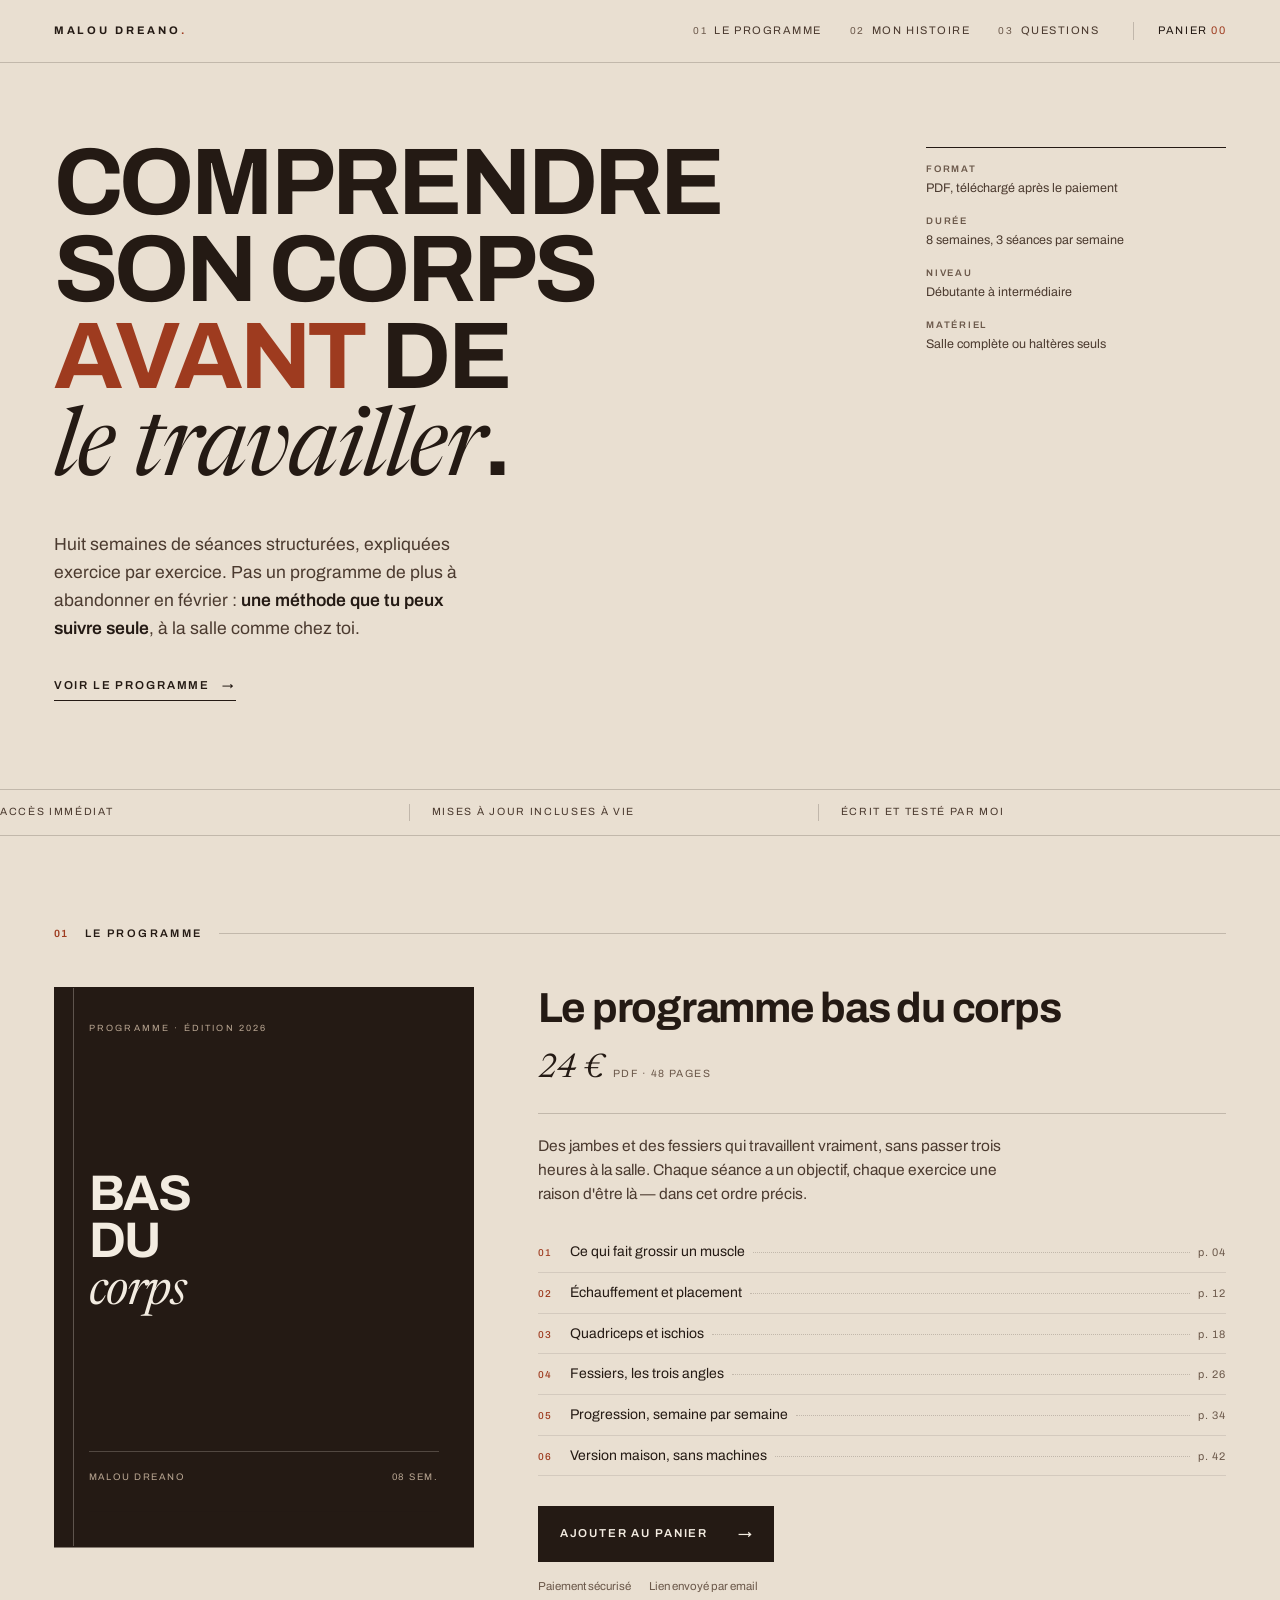
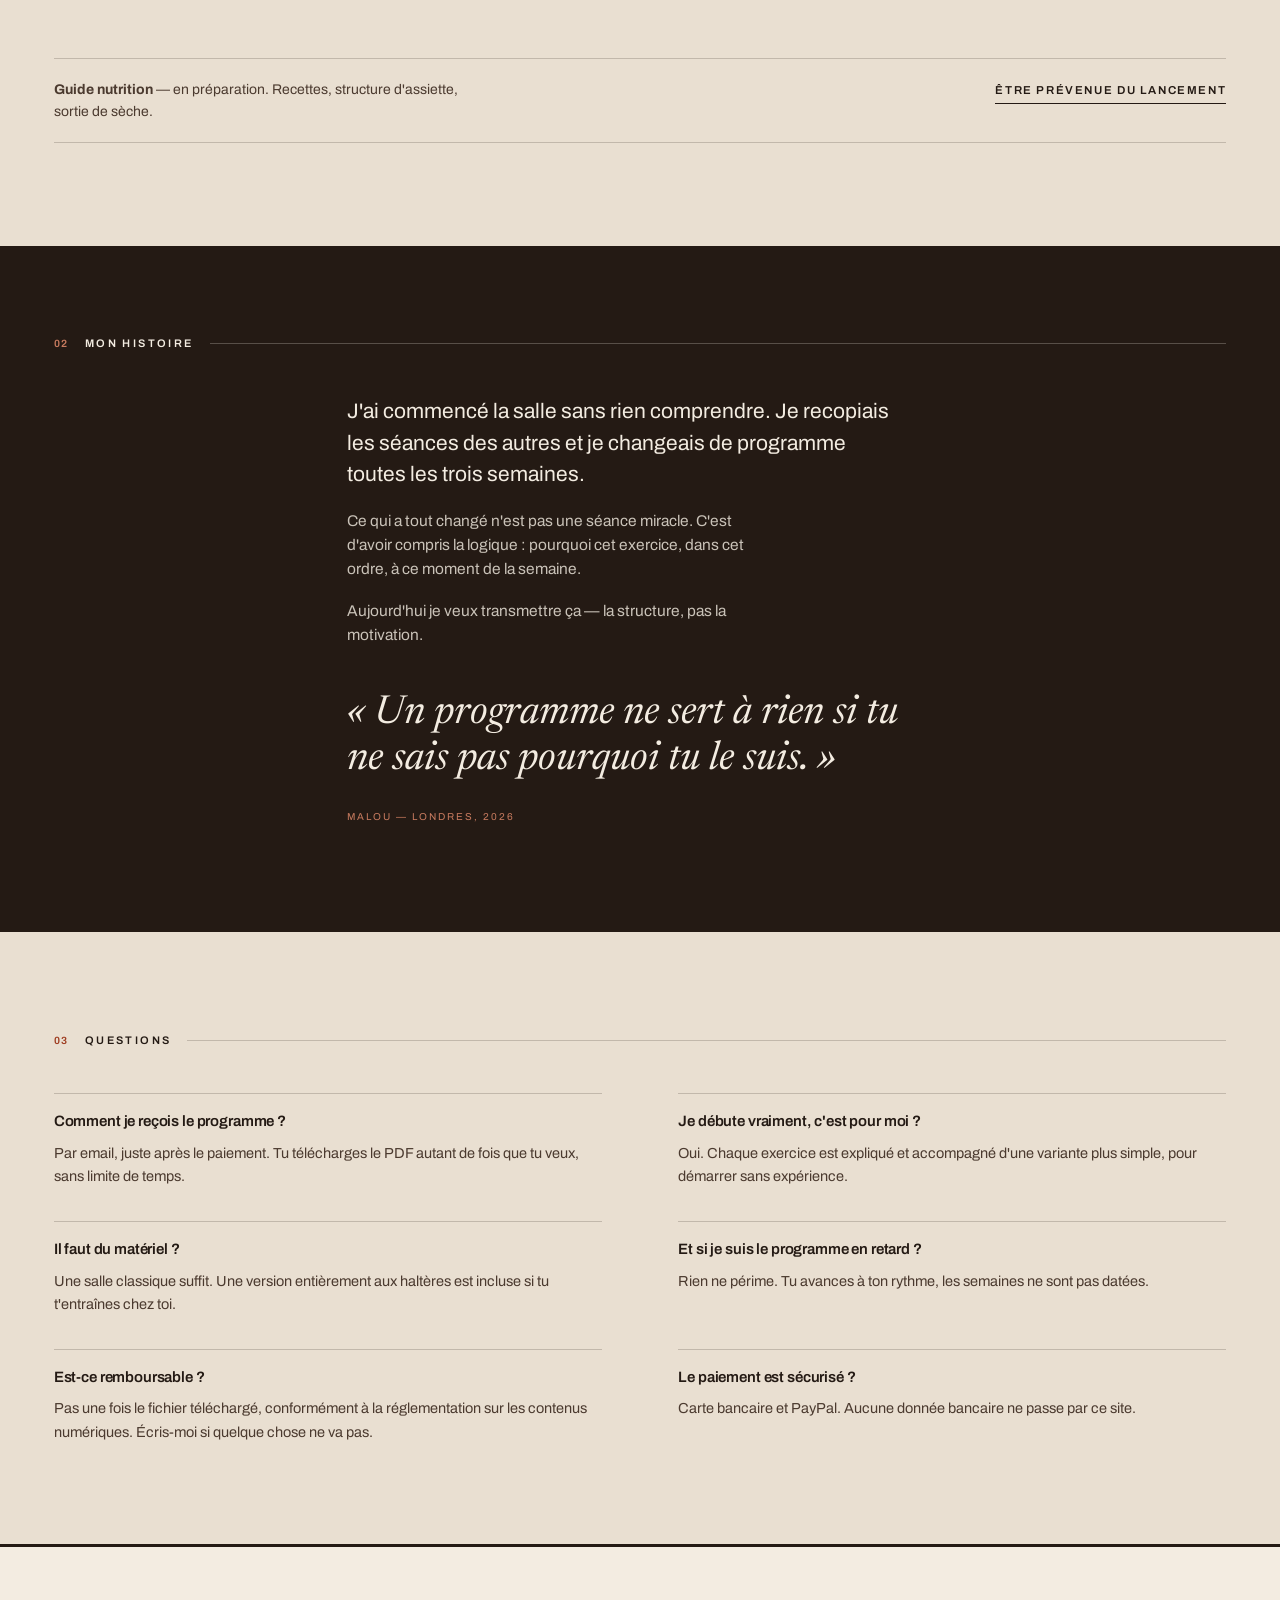
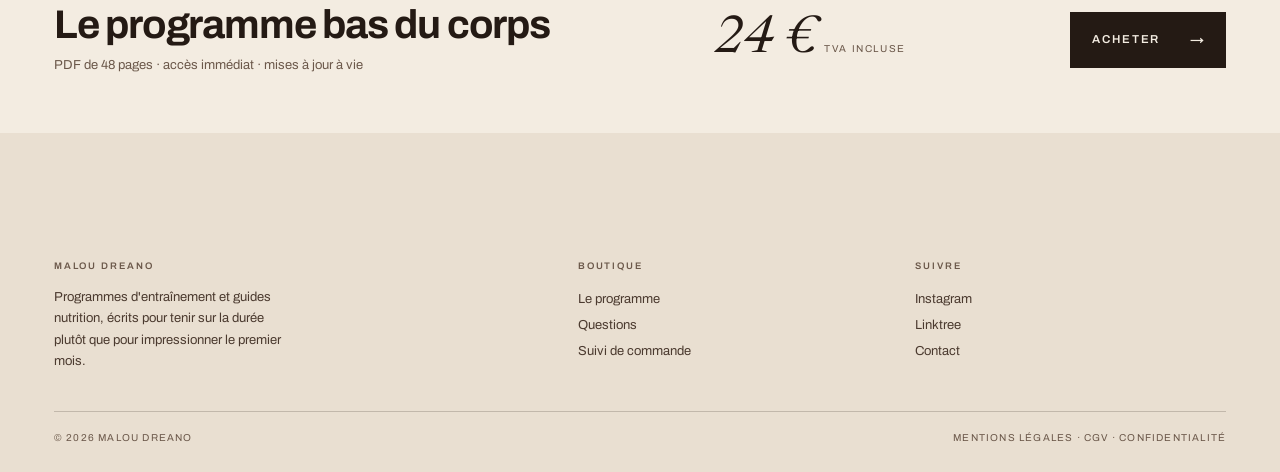
==== index.html @ 42a22d04 "Landing page Malou Dreano — v2 editorial" ====
<!DOCTYPE html>
<html lang="fr">
<head>
<meta charset="utf-8">
<meta name="viewport" content="width=device-width, initial-scale=1">
<title>Malou Dreano — Programmes</title>
<link rel="preconnect" href="https://fonts.googleapis.com">
<link rel="preconnect" href="https://fonts.gstatic.com" crossorigin>
<link href="https://fonts.googleapis.com/css2?family=Archivo:wght@300;400;500;600;700;800&family=Newsreader:ital,opsz,wght@1,6..72,300..500&display=swap" rel="stylesheet">
<style>
  :root{
    --paper:#E9DFD1;
    --paper-2:#F3ECE1;
    --paper-3:#DDD0BE;
    --ink:#241A14;
    --ink-2:#4B3A2F;
    --muted:#6B584A;
    --rust:#9E3B1F;
    --line:rgba(36,26,20,.2);
    --line-soft:rgba(36,26,20,.1);
    --g:clamp(18px,4.2vw,56px);
    --w:1320px;
  }
  *{box-sizing:border-box}
  html{-webkit-text-size-adjust:100%}
  body{
    margin:0;background:var(--paper);color:var(--ink);
    font-family:"Archivo",system-ui,sans-serif;font-weight:400;
    font-size:16px;line-height:1.55;
    -webkit-font-smoothing:antialiased;
    overflow-x:hidden;
  }
  ::selection{background:var(--rust);color:var(--paper-2)}
  a{color:inherit;text-decoration:none}
  :focus-visible{outline:2px solid var(--rust);outline-offset:4px}
  img{display:block;max-width:100%}
  .wrap{max-width:var(--w);margin:0 auto;padding:0 var(--g)}
  .label{
    font-size:10px;font-weight:600;letter-spacing:.2em;text-transform:uppercase;
    color:var(--muted);
  }
  .disp{
    font-family:"Archivo",sans-serif;font-weight:700;
    letter-spacing:-.035em;line-height:.92;text-transform:uppercase;
    margin:0;
  }

  /* ---------- header : l'index du site ---------- */
  header{
    position:sticky;top:0;z-index:60;background:var(--paper);
    border-bottom:1px solid var(--line);
  }
  .bar{display:flex;align-items:center;height:62px;gap:clamp(14px,3vw,34px)}
  .mark{
    font-size:11px;font-weight:700;letter-spacing:.26em;text-transform:uppercase;
    white-space:nowrap;
  }
  .mark i{font-style:normal;color:var(--rust)}
  .idx{display:flex;gap:clamp(12px,2.4vw,28px);margin-left:auto;align-items:center}
  .idx a{
    font-size:11px;letter-spacing:.14em;text-transform:uppercase;color:var(--ink-2);
    display:flex;gap:7px;align-items:baseline;padding:6px 0;
    border-bottom:1px solid transparent;transition:border-color .2s,color .2s;
  }
  .idx a b{font-weight:400;color:var(--muted);font-size:10px}
  .idx a:hover{color:var(--ink);border-color:var(--ink)}
  .bag{
    font-size:11px;letter-spacing:.14em;text-transform:uppercase;
    border-left:1px solid var(--line);padding-left:clamp(12px,2vw,24px);
  }
  .bag span{color:var(--rust)}
  .burger{
    appearance:none;background:none;border:0;padding:10px 0;cursor:pointer;
    display:none;flex-direction:column;gap:4px;width:26px;
  }
  .burger i{display:block;height:1.5px;background:var(--ink)}
  .burger i:last-child{width:66%}

  /* ---------- panneau latéral ---------- */
  .scrim{
    position:fixed;inset:0;background:rgba(36,26,20,.4);z-index:70;
    opacity:0;pointer-events:none;transition:opacity .3s;
  }
  .scrim.on{opacity:1;pointer-events:auto}
  .panel{
    position:fixed;top:0;left:0;bottom:0;width:min(440px,92vw);z-index:75;
    background:var(--paper-2);border-right:1px solid var(--line);
    transform:translateX(-101%);transition:transform .36s cubic-bezier(.32,0,.06,1);
    display:flex;flex-direction:column;padding:26px clamp(22px,4vw,38px) 24px;
  }
  .panel.on{transform:none}
  .panel .phead{display:flex;justify-content:space-between;align-items:center;margin-bottom:clamp(30px,6vw,58px)}
  .panel .phead .label{color:var(--rust)}
  .close{
    appearance:none;background:none;border:1px solid var(--line);cursor:pointer;
    width:34px;height:34px;display:grid;place-items:center;color:var(--ink);
    font-size:15px;line-height:1;
  }
  .panel nav{margin-bottom:auto}
  .panel nav a{
    display:flex;align-items:baseline;gap:14px;padding:16px 0;
    border-bottom:1px solid var(--line-soft);
  }
  .panel nav a b{
    font-size:10px;font-weight:500;letter-spacing:.12em;color:var(--rust);
    min-width:22px;
  }
  .panel nav a span{
    font-size:clamp(22px,4.4vw,30px);font-weight:700;letter-spacing:-.03em;
    text-transform:uppercase;line-height:1;transition:color .2s;
  }
  .panel nav a:hover span{color:var(--rust)}
  .panel .pfoot{border-top:1px solid var(--line);padding-top:16px;font-size:12px;color:var(--muted);line-height:1.9}
  .panel .pfoot a{border-bottom:1px solid var(--line)}

  /* ---------- hero ---------- */
  .hero{padding:clamp(40px,6vw,76px) 0 clamp(18px,2.4vw,28px)}
  .hero-grid{display:grid;grid-template-columns:1fr 300px;gap:clamp(26px,5vw,64px);align-items:start}
  .hero h1{font-size:clamp(38px,7.4vw,112px)}
  .hero h1 em{
    font-family:"Newsreader",serif;font-style:italic;font-weight:400;
    text-transform:none;letter-spacing:-.02em;
  }
  .hero h1 .r{color:var(--rust)}
  .hero .sub{
    margin:clamp(22px,3vw,34px) 0 0;max-width:44ch;font-size:clamp(15px,1.5vw,17.5px);
    color:var(--ink-2);line-height:1.6;
  }
  .hero .sub strong{font-weight:600;color:var(--ink)}
  .go{
    display:inline-flex;align-items:center;gap:12px;margin-top:clamp(24px,3vw,34px);
    font-size:11.5px;font-weight:600;letter-spacing:.16em;text-transform:uppercase;
    padding-bottom:6px;border-bottom:1.5px solid var(--ink);
  }
  .go span{transition:transform .25s ease}
  .go:hover span{transform:translateX(5px)}
  .aside{
    border-top:1.5px solid var(--ink);padding-top:14px;margin-top:8px;
  }
  .aside dl{margin:0;font-size:12.5px;line-height:1.5}
  .aside dt{
    font-size:9.5px;font-weight:600;letter-spacing:.18em;text-transform:uppercase;
    color:var(--muted);margin:16px 0 3px;
  }
  .aside dt:first-child{margin-top:0}
  .aside dd{margin:0;color:var(--ink-2)}

  /* ---------- bandeau specs ---------- */
  .specs{border-top:1px solid var(--line);border-bottom:1px solid var(--line);margin-top:clamp(30px,5vw,60px)}
  .specs .wrap{display:grid;grid-template-columns:repeat(3,1fr);padding-top:14px;padding-bottom:14px}
  .specs div{
    font-size:10.5px;letter-spacing:.16em;text-transform:uppercase;color:var(--ink-2);
    padding-left:clamp(10px,2vw,22px);border-left:1px solid var(--line);
  }
  .specs div:first-child{padding-left:0;border-left:0}

  /* ---------- titres de section ---------- */
  .sechead{display:flex;align-items:baseline;gap:16px;margin:0 0 clamp(26px,4vw,44px)}
  .sechead .n{font-size:10.5px;font-weight:600;letter-spacing:.14em;color:var(--rust)}
  .sechead h2{
    font-size:11px;font-weight:600;letter-spacing:.22em;text-transform:uppercase;
    margin:0;color:var(--ink);white-space:nowrap;
  }
  .sechead .rule{flex:1;height:1px;background:var(--line);position:relative;top:-3px}

  /* ---------- 01 programme ---------- */
  .prod{padding:clamp(48px,7vw,96px) 0 0}
  .prod-grid{display:grid;grid-template-columns:minmax(0,420px) 1fr;gap:clamp(28px,5vw,72px)}
  .cover{
    aspect-ratio:3/4;background:var(--ink);color:var(--paper-2);
    padding:clamp(22px,3vw,34px);display:flex;flex-direction:column;
    position:relative;border:1px solid var(--ink);
    box-shadow:0 1px 0 rgba(36,26,20,.5);
  }
  .cover .kick{font-size:9px;letter-spacing:.24em;text-transform:uppercase;color:#B9A692}
  .cover .ct{
    font-family:"Archivo",sans-serif;font-weight:700;text-transform:uppercase;
    font-size:clamp(30px,4.6vw,50px);line-height:.94;letter-spacing:-.03em;
    margin-top:auto;
  }
  .cover .ct em{font-family:"Newsreader",serif;font-style:italic;font-weight:400;text-transform:none}
  .cover .foot{
    margin-top:auto;padding-top:18px;border-top:1px solid rgba(243,236,225,.22);
    display:flex;justify-content:space-between;font-size:9.5px;letter-spacing:.18em;
    text-transform:uppercase;color:#B9A692;
  }
  .cover::before{
    content:"";position:absolute;top:0;bottom:0;left:18px;width:1px;
    background:rgba(243,236,225,.28);pointer-events:none;
  }
  .prod h3{
    font-size:clamp(26px,3.4vw,42px);font-weight:700;letter-spacing:-.03em;
    line-height:1;margin:0 0 14px;text-transform:none;
  }
  .prod .price{
    display:flex;align-items:baseline;gap:10px;margin-bottom:20px;
    padding-bottom:18px;border-bottom:1px solid var(--line);
  }
  .prod .price b{font-family:"Newsreader",serif;font-style:italic;font-size:34px;font-weight:400}
  .prod .price small{font-size:10.5px;letter-spacing:.14em;text-transform:uppercase;color:var(--muted)}
  .prod p{max-width:52ch;color:var(--ink-2);font-size:15.5px;margin:0 0 26px}
  .toc{list-style:none;margin:0 0 30px;padding:0}
  .toc li{
    display:flex;align-items:baseline;gap:8px;padding:9px 0;
    border-bottom:1px solid var(--line-soft);font-size:14px;
  }
  .toc li b{font-weight:500;font-size:10px;letter-spacing:.1em;color:var(--rust);min-width:24px}
  .toc .lead{flex:1;border-bottom:1px dotted var(--line);transform:translateY(-3px)}
  .toc .pg{font-size:11px;letter-spacing:.1em;color:var(--muted);font-variant-numeric:tabular-nums}
  .btn{
    display:inline-flex;align-items:center;justify-content:space-between;gap:30px;
    background:var(--ink);color:var(--paper-2);border:0;cursor:pointer;
    padding:17px 22px;font-family:"Archivo",sans-serif;font-size:11.5px;
    font-weight:600;letter-spacing:.16em;text-transform:uppercase;
    min-height:50px;transition:background .2s;
  }
  .btn:hover{background:var(--rust)}
  .btn .ar{font-size:14px;letter-spacing:0}
  .after{
    margin-top:16px;font-size:11.5px;color:var(--muted);
    display:flex;gap:18px;flex-wrap:wrap;
  }
  .next{
    margin-top:clamp(38px,5vw,62px);padding:20px 0;border-top:1px solid var(--line);
    border-bottom:1px solid var(--line);display:flex;justify-content:space-between;
    align-items:baseline;gap:20px;flex-wrap:wrap;
  }
  .next p{margin:0;font-size:14px;color:var(--ink-2)}
  .next a{
    font-size:11.5px;font-weight:600;letter-spacing:.14em;text-transform:uppercase;
    border-bottom:1px solid var(--ink);padding-bottom:3px;
  }

  /* ---------- 02 histoire ---------- */
  .story{
    margin-top:clamp(56px,8vw,110px);background:var(--ink);color:var(--paper-2);
    padding:clamp(50px,7vw,96px) 0;
  }
  .story .sechead h2{color:var(--paper-2)}
  .story .sechead .n{color:#C87B5F}
  .story .sechead .rule{background:rgba(243,236,225,.25)}
  .story-grid{display:grid;grid-template-columns:repeat(12,1fr)}
  .story-col{grid-column:4 / 11}
  @media (max-width:900px){.story-col{grid-column:2 / 12}}
  @media (max-width:820px){.story-col{grid-column:1 / -1}}
  .story p{color:rgba(243,236,225,.8);font-size:15.5px;max-width:46ch;margin:0 0 18px}
  .story p.lead{font-size:clamp(17px,1.9vw,21px);color:var(--paper-2);line-height:1.5}
  .story blockquote{
    margin:clamp(28px,4vw,44px) 0 0;padding:0;
    font-family:"Newsreader",serif;font-style:italic;font-size:clamp(24px,3.2vw,40px);
    line-height:1.15;color:var(--paper-2);
  }
  .story .sig{
    margin-top:26px;font-size:10px;letter-spacing:.2em;text-transform:uppercase;color:#C87B5F;
  }
  .story .story-col{max-width:62ch}

  /* ---------- 03 questions ---------- */
  .faq{padding:clamp(56px,8vw,100px) 0 0}
  .qa{display:grid;grid-template-columns:1fr 1fr;gap:clamp(18px,2.6vw,34px) clamp(30px,6vw,80px)}
  .qa div{padding-top:16px;border-top:1px solid var(--line)}
  .qa dt{font-size:15px;font-weight:600;margin-bottom:8px;letter-spacing:-.01em}
  .qa dd{margin:0;font-size:14.5px;color:var(--ink-2);line-height:1.6}

  /* ---------- achat ---------- */
  .buy{
    margin-top:clamp(56px,8vw,100px);border-top:3px solid var(--ink);
    background:var(--paper-2);padding:clamp(34px,5vw,58px) 0;
  }
  .buy .wrap{display:flex;align-items:center;gap:clamp(24px,5vw,60px);flex-wrap:wrap;justify-content:space-between}
  .buy h2{
    font-size:clamp(24px,3.2vw,40px);font-weight:700;letter-spacing:-.03em;
    line-height:1;margin:0 0 10px;
  }
  .buy p{margin:0;font-size:13px;color:var(--muted)}
  .buy .price{display:flex;align-items:baseline;gap:8px}
  .buy .price b{font-family:"Newsreader",serif;font-style:italic;font-weight:400;font-size:clamp(34px,4.4vw,52px);line-height:1}
  .buy .price small{font-size:10px;letter-spacing:.16em;text-transform:uppercase;color:var(--muted)}

  /* ---------- pied ---------- */
  footer{padding:clamp(38px,5vw,56px) 0 26px;margin-top:clamp(40px,6vw,70px)}
  .foot{display:grid;grid-template-columns:1.6fr 1fr 1fr;gap:26px;padding-bottom:26px;border-bottom:1px solid var(--line)}
  .foot h4{font-size:9.5px;font-weight:600;letter-spacing:.2em;text-transform:uppercase;color:var(--muted);margin:0 0 12px}
  .foot ul{list-style:none;margin:0;padding:0;font-size:13px;line-height:2;color:var(--ink-2)}
  .foot a:hover{color:var(--rust)}
  .foot .about{font-size:13px;color:var(--ink-2);max-width:34ch;line-height:1.65}
  .colophon{display:flex;justify-content:space-between;gap:18px;flex-wrap:wrap;padding-top:18px;font-size:10px;letter-spacing:.12em;text-transform:uppercase;color:var(--muted)}

  /* ---------- breakpoints ---------- */
  @media (max-width:1040px){
    .hero-grid{grid-template-columns:1fr}
    .aside{max-width:420px}
    .prod-grid{grid-template-columns:1fr}
    .cover{max-width:340px}
  }
  @media (max-width:820px){
    .idx{display:none}
    .burger{display:flex;order:-1}
    .bar{gap:16px}
    .story-grid{grid-template-columns:1fr}
    .qa{grid-template-columns:1fr}
    .foot{grid-template-columns:1fr 1fr}
    .foot .about{grid-column:1/-1}
  }
  @media (max-width:560px){
    :root{--g:18px}
    .hero h1{font-size:clamp(30px,10.2vw,44px)}
    .specs .wrap{grid-template-columns:1fr;gap:8px;padding-top:12px;padding-bottom:12px}
    .specs div{border-left:0;padding-left:0;border-top:1px solid var(--line-soft);padding-top:8px}
    .specs div:first-child{border-top:0;padding-top:0}
    .bag{display:none}
    .buy .wrap{gap:22px}
    .btn{width:100%;gap:20px}
    .toc li{font-size:13px}
  }
</style>
</head>
<body>

<header>
  <div class="wrap bar">
    <button class="burger" id="burger" aria-label="Ouvrir le sommaire" aria-expanded="false" aria-controls="panel">
      <i></i><i></i><i></i>
    </button>
    <a class="mark" href="#top">Malou Dreano<i>.</i></a>
    <nav class="idx" aria-label="Sommaire">
      <a href="#programme"><b>01</b> Le programme</a>
      <a href="#histoire"><b>02</b> Mon histoire</a>
      <a href="#questions"><b>03</b> Questions</a>
    </nav>
    <a class="bag" href="#acheter">Panier <span>00</span></a>
  </div>
</header>

<div class="scrim" id="scrim"></div>
<aside class="panel" id="panel" aria-hidden="true" aria-label="Sommaire">
  <div class="phead">
    <span class="label">Sommaire</span>
    <button class="close" id="close" aria-label="Fermer">&times;</button>
  </div>
  <nav>
    <a href="#programme"><b>01</b><span>Le programme</span></a>
    <a href="#histoire"><b>02</b><span>Mon histoire</span></a>
    <a href="#questions"><b>03</b><span>Questions</span></a>
    <a href="#acheter"><b>04</b><span>Acheter</span></a>
  </nav>
  <div class="pfoot">
    <a href="https://www.instagram.com/mldreano/" target="_blank" rel="noopener">@mldreano</a><br>
    <a href="https://linktr.ee/mldreano" target="_blank" rel="noopener">linktr.ee/mldreano</a><br>
    Codes MALOU10 — AYBL &amp; Lifepro
  </div>
</aside>

<main id="top">

  <section class="hero">
    <div class="wrap hero-grid">
      <div>
        <h1 class="disp">Comprendre<br>son corps<br><span class="r">avant</span> de<br><em>le travailler</em>.</h1>
        <p class="sub">Huit semaines de séances structurées, expliquées exercice par exercice. Pas un programme de plus à abandonner en février : <strong>une méthode que tu peux suivre seule</strong>, à la salle comme chez toi.</p>
        <a class="go" href="#programme">Voir le programme <span>&rarr;</span></a>
      </div>
      <div class="aside">
        <dl>
          <dt>Format</dt>
          <dd>PDF, téléchargé après le paiement</dd>
          <dt>Durée</dt>
          <dd>8 semaines, 3 séances par semaine</dd>
          <dt>Niveau</dt>
          <dd>Débutante à intermédiaire</dd>
          <dt>Matériel</dt>
          <dd>Salle complète ou haltères seuls</dd>
        </dl>
      </div>
    </div>
  </section>

  <div class="specs">
    <div class="wrap">
      <div>Accès immédiat</div>
      <div>Mises à jour incluses à vie</div>
      <div>Écrit et testé par moi</div>
    </div>
  </div>

  <!-- 01 -->
  <section class="prod" id="programme">
    <div class="wrap">
      <div class="sechead">
        <span class="n">01</span><h2>Le programme</h2><span class="rule"></span>
      </div>

      <div class="prod-grid">
        <div class="cover">
          <span class="kick">Programme · Édition 2026</span>
          <div class="ct">Bas<br>du<br><em>corps</em></div>
          <div class="foot"><span>Malou Dreano</span><span>08 sem.</span></div>
        </div>

        <div>
          <h3>Le programme bas du corps</h3>
          <div class="price"><b>24 €</b><small>PDF · 48 pages</small></div>
          <p>Des jambes et des fessiers qui travaillent vraiment, sans passer trois heures à la salle. Chaque séance a un objectif, chaque exercice une raison d'être là — dans cet ordre précis.</p>

          <ul class="toc">
            <li><b>01</b><span>Ce qui fait grossir un muscle</span><span class="lead"></span><span class="pg">p. 04</span></li>
            <li><b>02</b><span>Échauffement et placement</span><span class="lead"></span><span class="pg">p. 12</span></li>
            <li><b>03</b><span>Quadriceps et ischios</span><span class="lead"></span><span class="pg">p. 18</span></li>
            <li><b>04</b><span>Fessiers, les trois angles</span><span class="lead"></span><span class="pg">p. 26</span></li>
            <li><b>05</b><span>Progression, semaine par semaine</span><span class="lead"></span><span class="pg">p. 34</span></li>
            <li><b>06</b><span>Version maison, sans machines</span><span class="lead"></span><span class="pg">p. 42</span></li>
          </ul>

          <a class="btn" href="#acheter">Ajouter au panier <span class="ar">&rarr;</span></a>
          <div class="after"><span>Paiement sécurisé</span><span>Lien envoyé par email</span></div>
        </div>
      </div>

      <div class="next">
        <p><strong>Guide nutrition</strong> — en préparation. Recettes, structure d'assiette, sortie de sèche.</p>
        <a href="#acheter">Être prévenue du lancement</a>
      </div>
    </div>
  </section>

  <!-- 02 -->
  <section class="story" id="histoire">
    <div class="wrap">
      <div class="sechead">
        <span class="n">02</span><h2>Mon histoire</h2><span class="rule"></span>
      </div>
      <div class="story-grid">
        <div class="story-col">
          <p class="lead">J'ai commencé la salle sans rien comprendre. Je recopiais les séances des autres et je changeais de programme toutes les trois semaines.</p>
          <p>Ce qui a tout changé n'est pas une séance miracle. C'est d'avoir compris la logique : pourquoi cet exercice, dans cet ordre, à ce moment de la semaine.</p>
          <p>Aujourd'hui je veux transmettre ça — la structure, pas la motivation.</p>
          <blockquote>« Un programme ne sert à rien si tu ne sais pas pourquoi tu le suis. »</blockquote>
          <p class="sig">Malou — Londres, 2026</p>
        </div>
      </div>
    </div>
  </section>

  <!-- 03 -->
  <section class="faq" id="questions">
    <div class="wrap">
      <div class="sechead">
        <span class="n">03</span><h2>Questions</h2><span class="rule"></span>
      </div>
      <dl class="qa">
        <div>
          <dt>Comment je reçois le programme ?</dt>
          <dd>Par email, juste après le paiement. Tu télécharges le PDF autant de fois que tu veux, sans limite de temps.</dd>
        </div>
        <div>
          <dt>Je débute vraiment, c'est pour moi ?</dt>
          <dd>Oui. Chaque exercice est expliqué et accompagné d'une variante plus simple, pour démarrer sans expérience.</dd>
        </div>
        <div>
          <dt>Il faut du matériel ?</dt>
          <dd>Une salle classique suffit. Une version entièrement aux haltères est incluse si tu t'entraînes chez toi.</dd>
        </div>
        <div>
          <dt>Et si je suis le programme en retard ?</dt>
          <dd>Rien ne périme. Tu avances à ton rythme, les semaines ne sont pas datées.</dd>
        </div>
        <div>
          <dt>Est-ce remboursable ?</dt>
          <dd>Pas une fois le fichier téléchargé, conformément à la réglementation sur les contenus numériques. Écris-moi si quelque chose ne va pas.</dd>
        </div>
        <div>
          <dt>Le paiement est sécurisé ?</dt>
          <dd>Carte bancaire et PayPal. Aucune donnée bancaire ne passe par ce site.</dd>
        </div>
      </dl>
    </div>
  </section>

  <!-- 04 -->
  <section class="buy" id="acheter">
    <div class="wrap">
      <div>
        <h2>Le programme bas du corps</h2>
        <p>PDF de 48 pages · accès immédiat · mises à jour à vie</p>
      </div>
      <div class="price"><b>24 €</b><small>TVA incluse</small></div>
      <a class="btn" href="#acheter">Acheter <span class="ar">&rarr;</span></a>
    </div>
  </section>
</main>

<footer>
  <div class="wrap">
    <div class="foot">
      <div>
        <h4>Malou Dreano</h4>
        <p class="about">Programmes d'entraînement et guides nutrition, écrits pour tenir sur la durée plutôt que pour impressionner le premier mois.</p>
      </div>
      <div>
        <h4>Boutique</h4>
        <ul>
          <li><a href="#programme">Le programme</a></li>
          <li><a href="#questions">Questions</a></li>
          <li><a href="#">Suivi de commande</a></li>
        </ul>
      </div>
      <div>
        <h4>Suivre</h4>
        <ul>
          <li><a href="https://www.instagram.com/mldreano/" target="_blank" rel="noopener">Instagram</a></li>
          <li><a href="https://linktr.ee/mldreano" target="_blank" rel="noopener">Linktree</a></li>
          <li><a href="#">Contact</a></li>
        </ul>
      </div>
    </div>
    <div class="colophon">
      <span>© 2026 Malou Dreano</span>
      <span>Mentions légales · CGV · Confidentialité</span>
    </div>
  </div>
</footer>

<script>
  const panel = document.getElementById('panel');
  const scrim = document.getElementById('scrim');
  const burger = document.getElementById('burger');
  function toggle(open){
    panel.classList.toggle('on', open);
    scrim.classList.toggle('on', open);
    panel.setAttribute('aria-hidden', String(!open));
    burger.setAttribute('aria-expanded', String(open));
    document.body.style.overflow = open ? 'hidden' : '';
    if (open) document.getElementById('close').focus();
  }
  burger.addEventListener('click', () => toggle(true));
  document.getElementById('close').addEventListener('click', () => toggle(false));
  scrim.addEventListener('click', () => toggle(false));
  panel.querySelectorAll('a').forEach(a => a.addEventListener('click', () => toggle(false)));
  document.addEventListener('keydown', e => { if (e.key === 'Escape') toggle(false); });
</script>
</body>
</html>
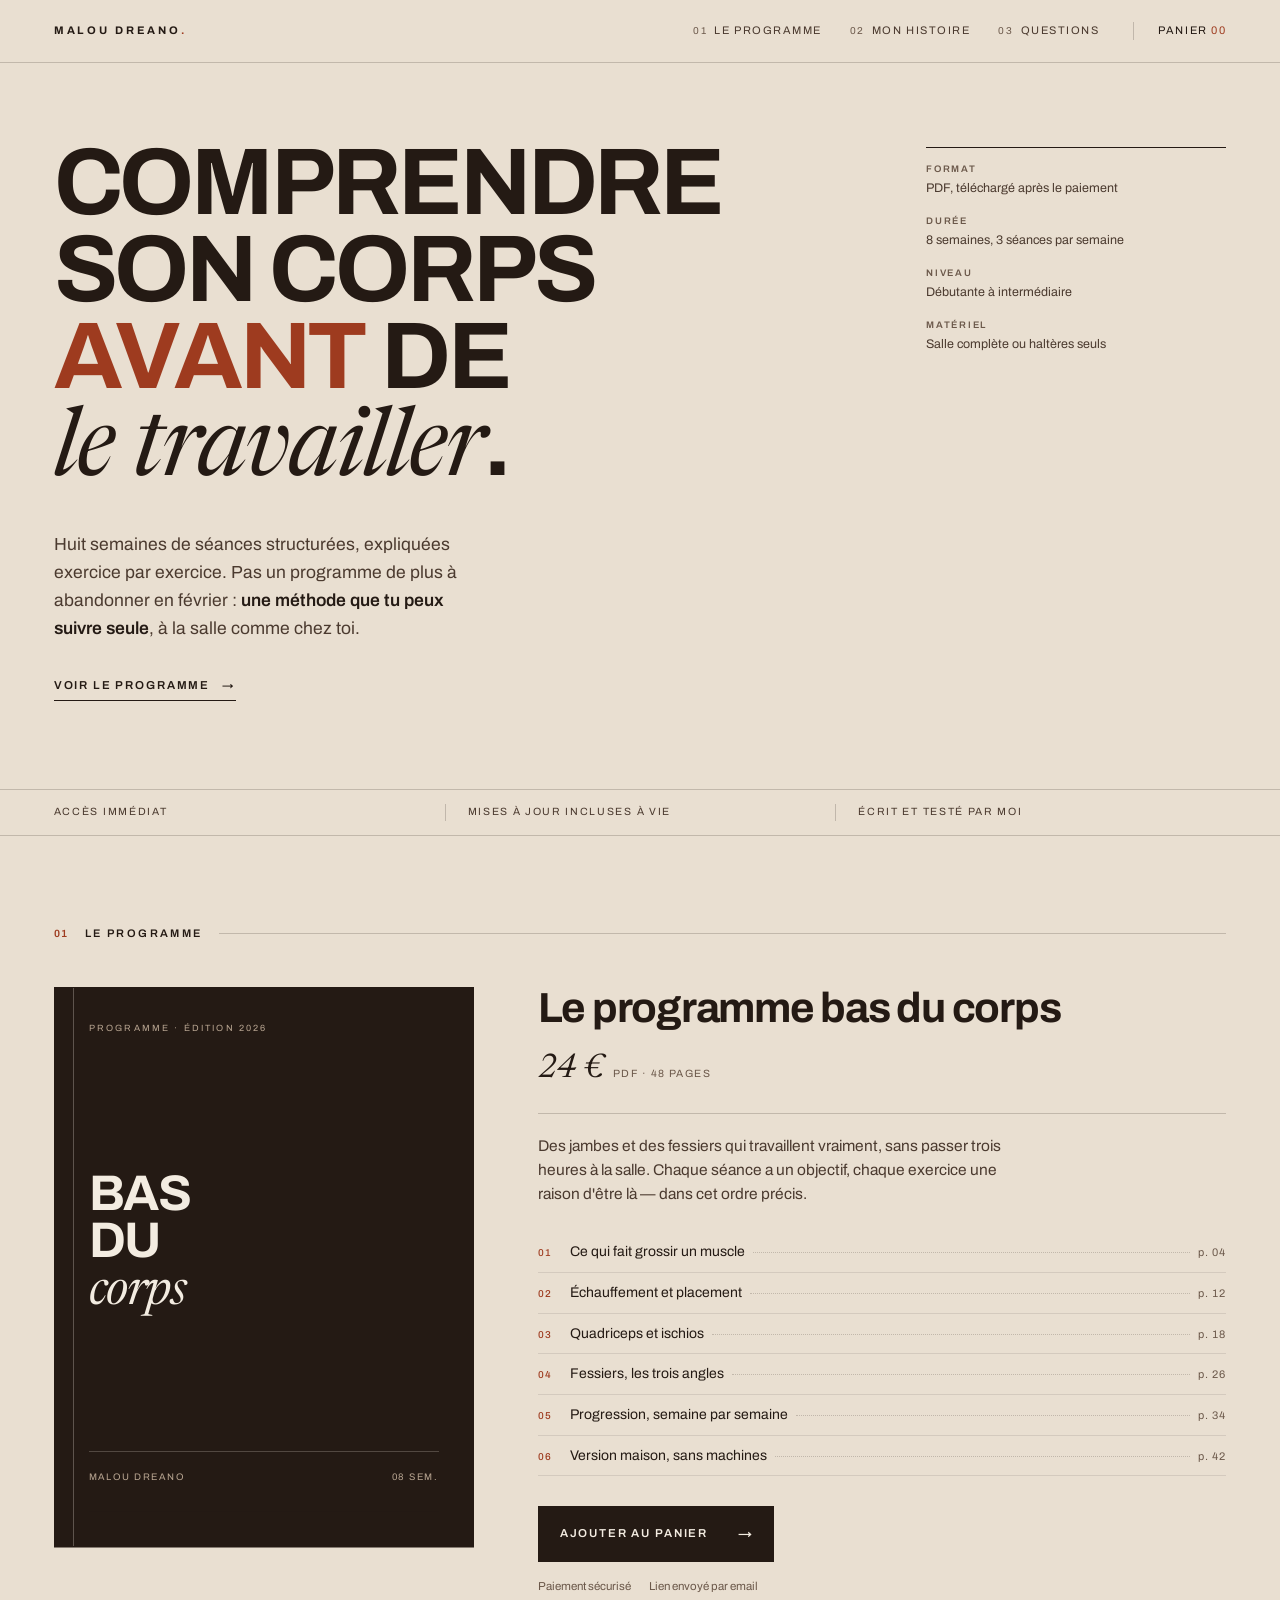
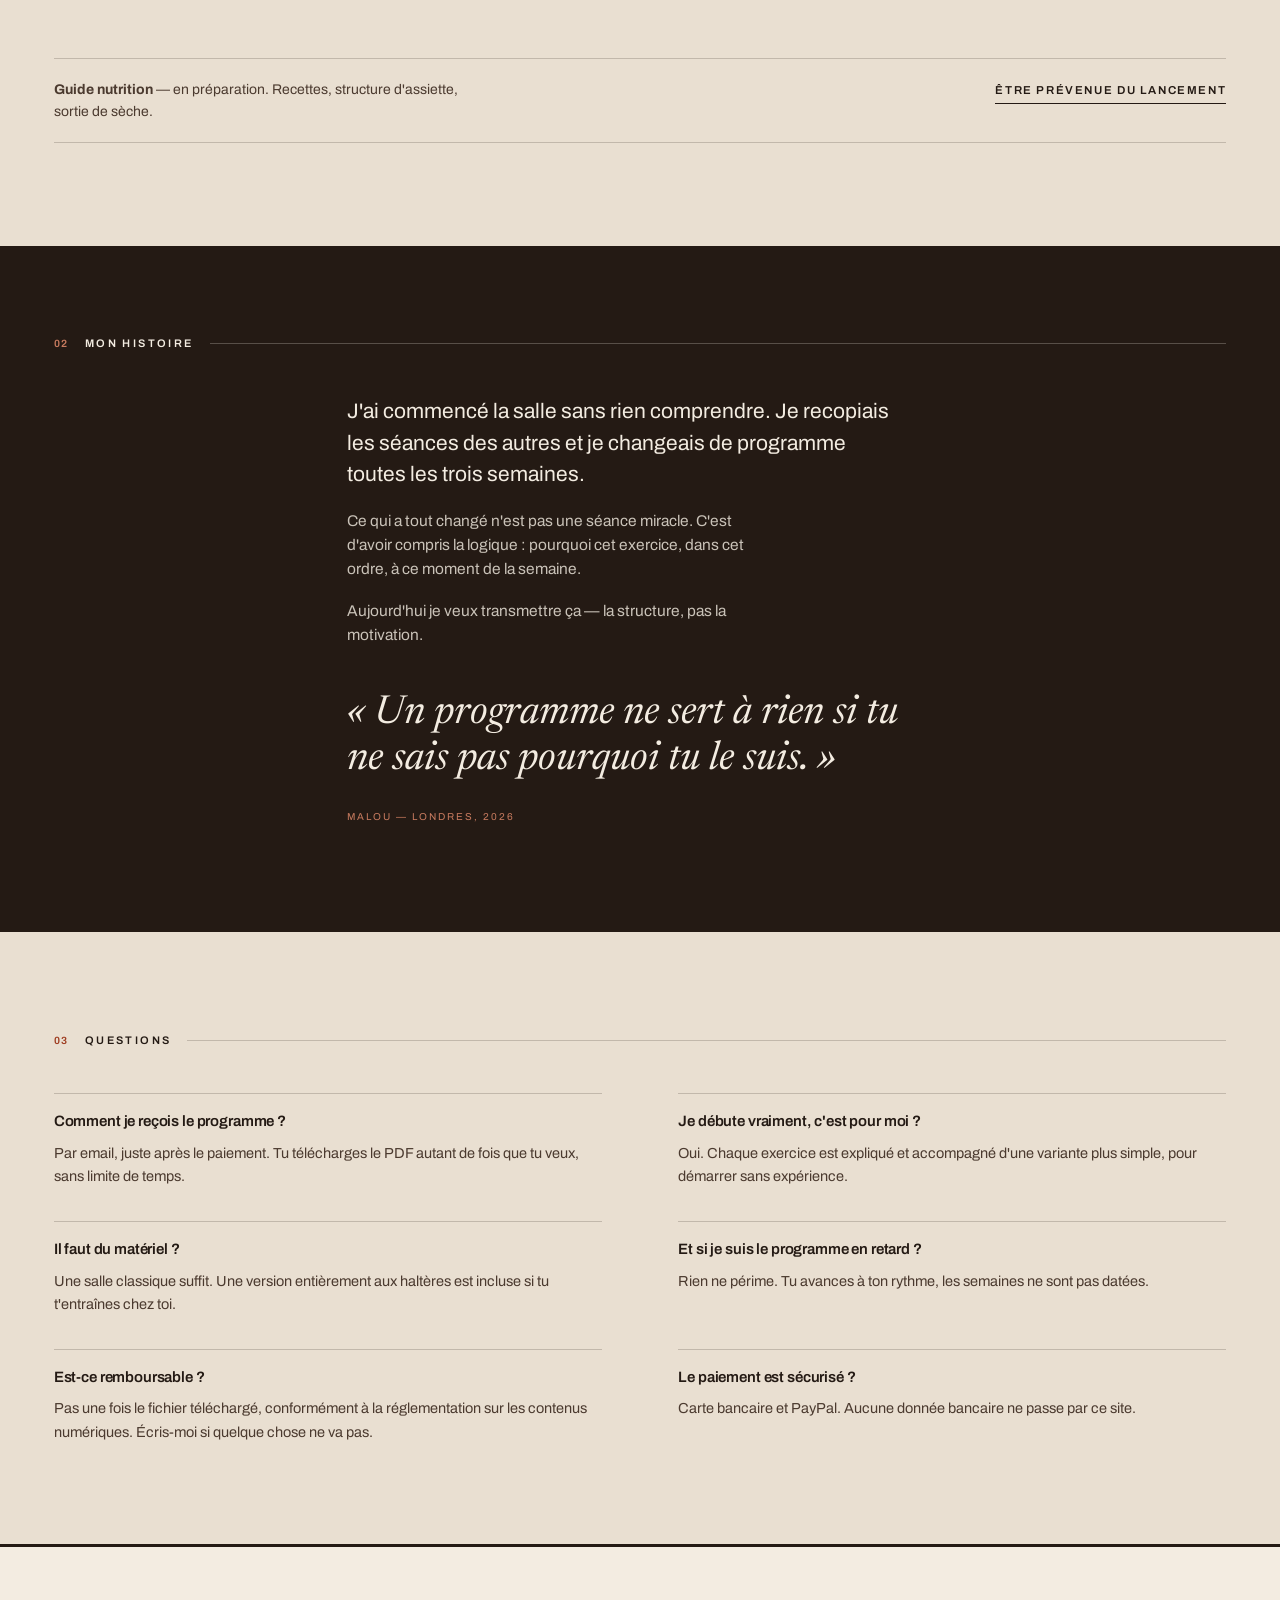
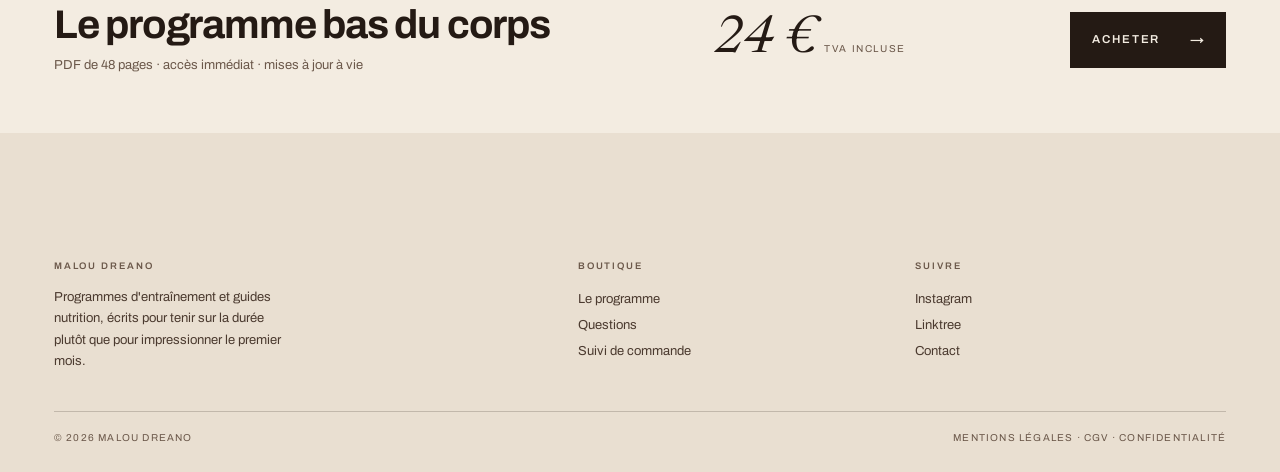
==== commit 1980a248: "fix(specs): le sélecteur .specs div écrasait le padding du conteneur" ====
--- a/index.html
+++ b/index.html
@@ -148,11 +148,11 @@
   /* ---------- bandeau specs ---------- */
   .specs{border-top:1px solid var(--line);border-bottom:1px solid var(--line);margin-top:clamp(30px,5vw,60px)}
   .specs .wrap{display:grid;grid-template-columns:repeat(3,1fr);padding-top:14px;padding-bottom:14px}
-  .specs div{
+  .specs .wrap > div{
     font-size:10.5px;letter-spacing:.16em;text-transform:uppercase;color:var(--ink-2);
     padding-left:clamp(10px,2vw,22px);border-left:1px solid var(--line);
   }
-  .specs div:first-child{padding-left:0;border-left:0}
+  .specs .wrap > div:first-child{padding-left:0;border-left:0}
 
   /* ---------- titres de section ---------- */
   .sechead{display:flex;align-items:baseline;gap:16px;margin:0 0 clamp(26px,4vw,44px)}
@@ -306,8 +306,8 @@
     :root{--g:18px}
     .hero h1{font-size:clamp(30px,10.2vw,44px)}
     .specs .wrap{grid-template-columns:1fr;gap:8px;padding-top:12px;padding-bottom:12px}
-    .specs div{border-left:0;padding-left:0;border-top:1px solid var(--line-soft);padding-top:8px}
-    .specs div:first-child{border-top:0;padding-top:0}
+    .specs .wrap > div{border-left:0;padding-left:0;border-top:1px solid var(--line-soft);padding-top:8px}
+    .specs .wrap > div:first-child{border-top:0;padding-top:0}
     .bag{display:none}
     .buy .wrap{gap:22px}
     .btn{width:100%;gap:20px}
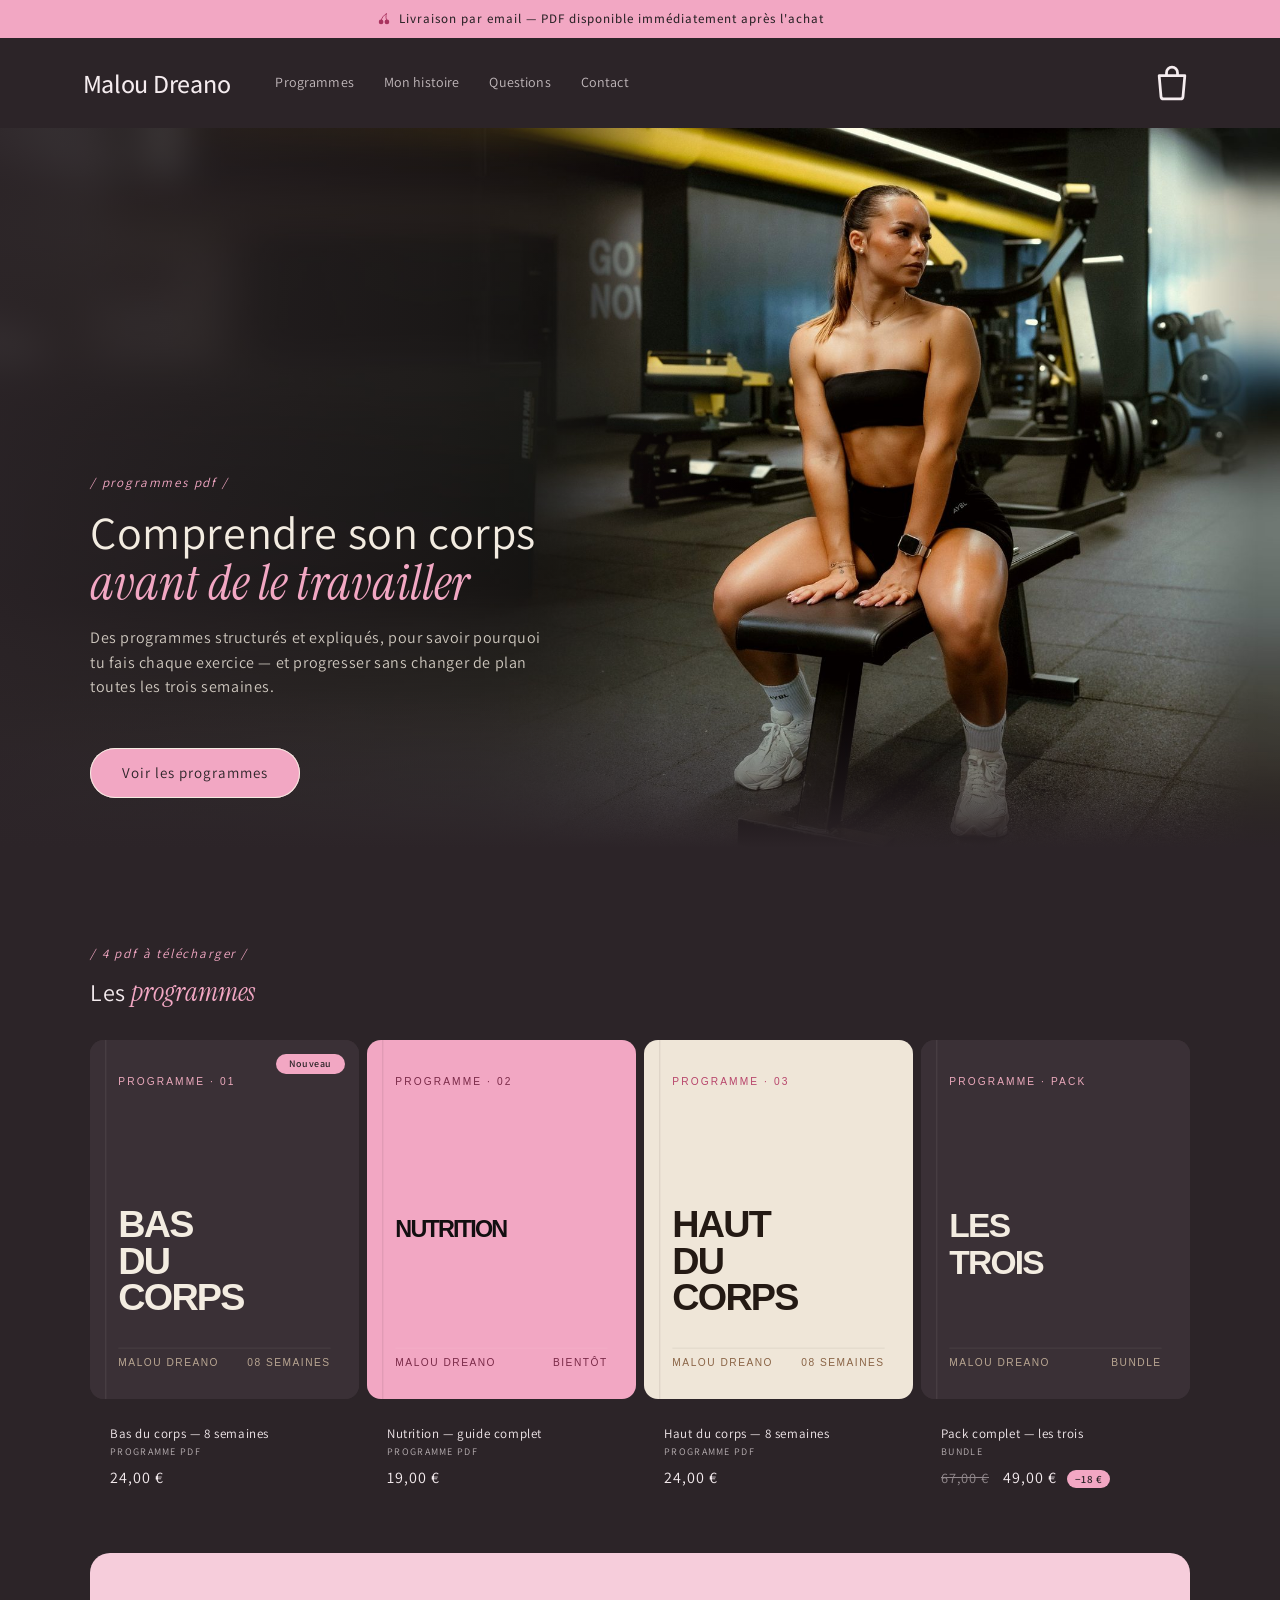
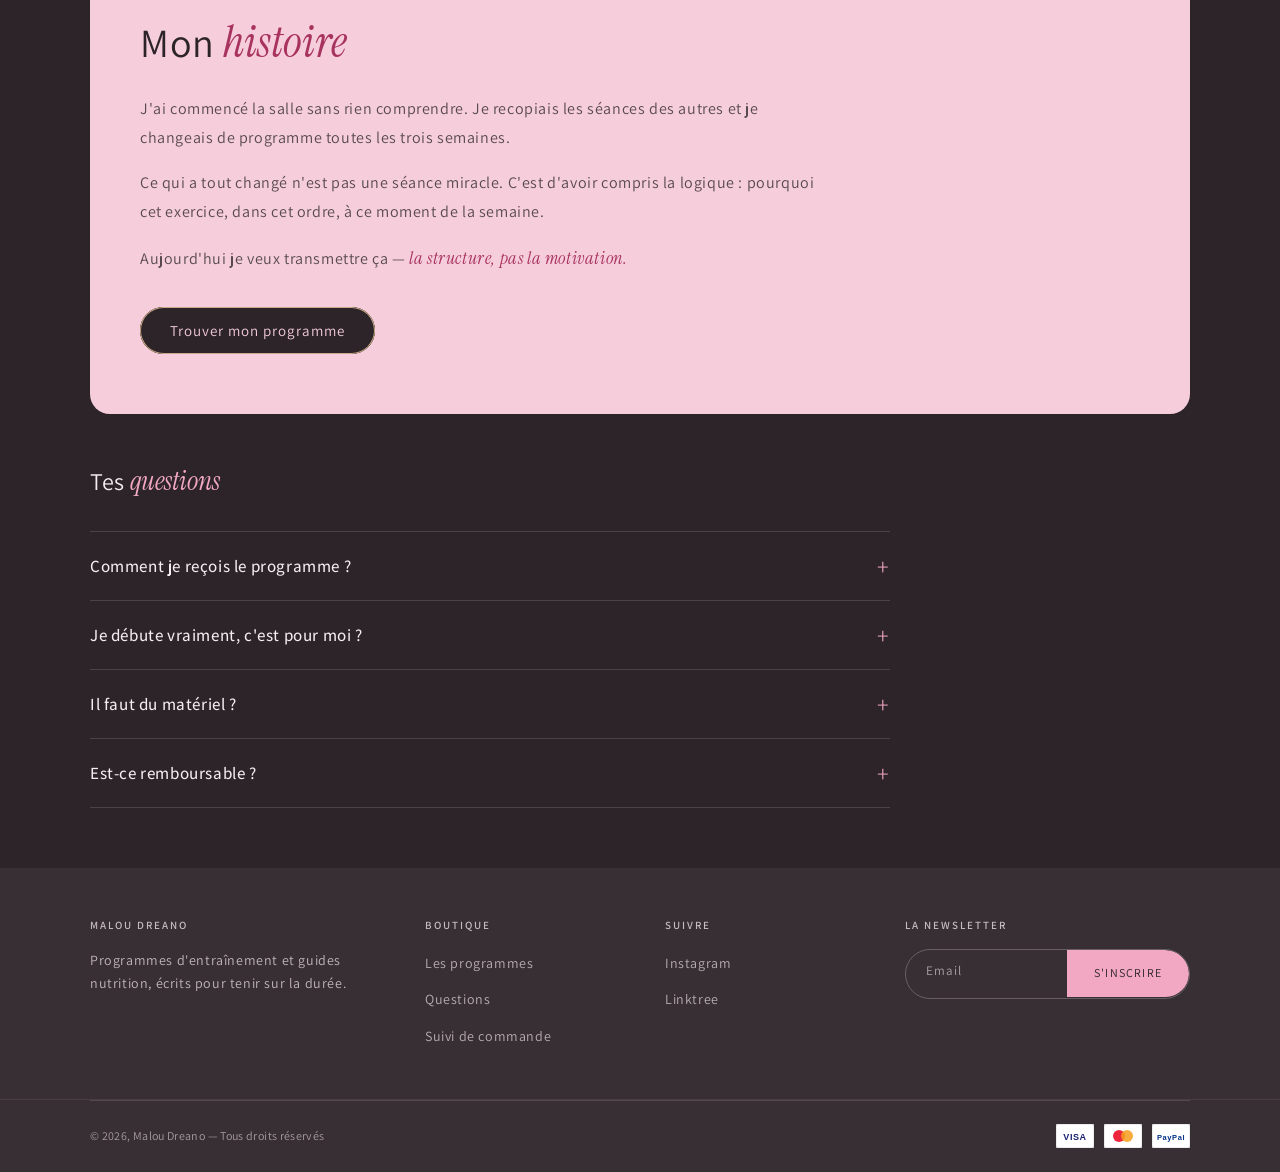
==== commit 22bb1d14: "site: la refonte sombre devient la page d'accueil - dawn/index.html -> index.html, dawn/assets -> as" ====
--- a/index.html
+++ b/index.html
@@ -1,542 +1,555 @@
-<!DOCTYPE html>
-<html lang="fr">
+<!doctype html>
+<html class="no-js" lang="fr" style="background:#2C2428">
 <head>
-<meta charset="utf-8">
-<meta name="viewport" content="width=device-width, initial-scale=1">
-<title>Malou Dreano — Programmes</title>
-<link rel="preconnect" href="https://fonts.googleapis.com">
-<link rel="preconnect" href="https://fonts.gstatic.com" crossorigin>
-<link href="https://fonts.googleapis.com/css2?family=Archivo:wght@300;400;500;600;700;800&family=Newsreader:ital,opsz,wght@1,6..72,300..500&display=swap" rel="stylesheet">
-<style>
-  :root{
-    --paper:#E9DFD1;
-    --paper-2:#F3ECE1;
-    --paper-3:#DDD0BE;
-    --ink:#241A14;
-    --ink-2:#4B3A2F;
-    --muted:#6B584A;
-    --rust:#9E3B1F;
-    --line:rgba(36,26,20,.2);
-    --line-soft:rgba(36,26,20,.1);
-    --g:clamp(18px,4.2vw,56px);
-    --w:1320px;
-  }
-  *{box-sizing:border-box}
-  html{-webkit-text-size-adjust:100%}
-  body{
-    margin:0;background:var(--paper);color:var(--ink);
-    font-family:"Archivo",system-ui,sans-serif;font-weight:400;
-    font-size:16px;line-height:1.55;
-    -webkit-font-smoothing:antialiased;
-    overflow-x:hidden;
-  }
-  ::selection{background:var(--rust);color:var(--paper-2)}
-  a{color:inherit;text-decoration:none}
-  :focus-visible{outline:2px solid var(--rust);outline-offset:4px}
-  img{display:block;max-width:100%}
-  .wrap{max-width:var(--w);margin:0 auto;padding:0 var(--g)}
-  .label{
-    font-size:10px;font-weight:600;letter-spacing:.2em;text-transform:uppercase;
-    color:var(--muted);
-  }
-  .disp{
-    font-family:"Archivo",sans-serif;font-weight:700;
-    letter-spacing:-.035em;line-height:.92;text-transform:uppercase;
-    margin:0;
-  }
-
-  /* ---------- header : l'index du site ---------- */
-  header{
-    position:sticky;top:0;z-index:60;background:var(--paper);
-    border-bottom:1px solid var(--line);
-  }
-  .bar{display:flex;align-items:center;height:62px;gap:clamp(14px,3vw,34px)}
-  .mark{
-    font-size:11px;font-weight:700;letter-spacing:.26em;text-transform:uppercase;
-    white-space:nowrap;
-  }
-  .mark i{font-style:normal;color:var(--rust)}
-  .idx{display:flex;gap:clamp(12px,2.4vw,28px);margin-left:auto;align-items:center}
-  .idx a{
-    font-size:11px;letter-spacing:.14em;text-transform:uppercase;color:var(--ink-2);
-    display:flex;gap:7px;align-items:baseline;padding:6px 0;
-    border-bottom:1px solid transparent;transition:border-color .2s,color .2s;
-  }
-  .idx a b{font-weight:400;color:var(--muted);font-size:10px}
-  .idx a:hover{color:var(--ink);border-color:var(--ink)}
-  .bag{
-    font-size:11px;letter-spacing:.14em;text-transform:uppercase;
-    border-left:1px solid var(--line);padding-left:clamp(12px,2vw,24px);
-  }
-  .bag span{color:var(--rust)}
-  .burger{
-    appearance:none;background:none;border:0;padding:10px 0;cursor:pointer;
-    display:none;flex-direction:column;gap:4px;width:26px;
-  }
-  .burger i{display:block;height:1.5px;background:var(--ink)}
-  .burger i:last-child{width:66%}
-
-  /* ---------- panneau latéral ---------- */
-  .scrim{
-    position:fixed;inset:0;background:rgba(36,26,20,.4);z-index:70;
-    opacity:0;pointer-events:none;transition:opacity .3s;
-  }
-  .scrim.on{opacity:1;pointer-events:auto}
-  .panel{
-    position:fixed;top:0;left:0;bottom:0;width:min(440px,92vw);z-index:75;
-    background:var(--paper-2);border-right:1px solid var(--line);
-    transform:translateX(-101%);transition:transform .36s cubic-bezier(.32,0,.06,1);
-    display:flex;flex-direction:column;padding:26px clamp(22px,4vw,38px) 24px;
-  }
-  .panel.on{transform:none}
-  .panel .phead{display:flex;justify-content:space-between;align-items:center;margin-bottom:clamp(30px,6vw,58px)}
-  .panel .phead .label{color:var(--rust)}
-  .close{
-    appearance:none;background:none;border:1px solid var(--line);cursor:pointer;
-    width:34px;height:34px;display:grid;place-items:center;color:var(--ink);
-    font-size:15px;line-height:1;
-  }
-  .panel nav{margin-bottom:auto}
-  .panel nav a{
-    display:flex;align-items:baseline;gap:14px;padding:16px 0;
-    border-bottom:1px solid var(--line-soft);
-  }
-  .panel nav a b{
-    font-size:10px;font-weight:500;letter-spacing:.12em;color:var(--rust);
-    min-width:22px;
-  }
-  .panel nav a span{
-    font-size:clamp(22px,4.4vw,30px);font-weight:700;letter-spacing:-.03em;
-    text-transform:uppercase;line-height:1;transition:color .2s;
-  }
-  .panel nav a:hover span{color:var(--rust)}
-  .panel .pfoot{border-top:1px solid var(--line);padding-top:16px;font-size:12px;color:var(--muted);line-height:1.9}
-  .panel .pfoot a{border-bottom:1px solid var(--line)}
-
-  /* ---------- hero ---------- */
-  .hero{padding:clamp(40px,6vw,76px) 0 clamp(18px,2.4vw,28px)}
-  .hero-grid{display:grid;grid-template-columns:1fr 300px;gap:clamp(26px,5vw,64px);align-items:start}
-  .hero h1{font-size:clamp(38px,7.4vw,112px)}
-  .hero h1 em{
-    font-family:"Newsreader",serif;font-style:italic;font-weight:400;
-    text-transform:none;letter-spacing:-.02em;
-  }
-  .hero h1 .r{color:var(--rust)}
-  .hero .sub{
-    margin:clamp(22px,3vw,34px) 0 0;max-width:44ch;font-size:clamp(15px,1.5vw,17.5px);
-    color:var(--ink-2);line-height:1.6;
-  }
-  .hero .sub strong{font-weight:600;color:var(--ink)}
-  .go{
-    display:inline-flex;align-items:center;gap:12px;margin-top:clamp(24px,3vw,34px);
-    font-size:11.5px;font-weight:600;letter-spacing:.16em;text-transform:uppercase;
-    padding-bottom:6px;border-bottom:1.5px solid var(--ink);
-  }
-  .go span{transition:transform .25s ease}
-  .go:hover span{transform:translateX(5px)}
-  .aside{
-    border-top:1.5px solid var(--ink);padding-top:14px;margin-top:8px;
-  }
-  .aside dl{margin:0;font-size:12.5px;line-height:1.5}
-  .aside dt{
-    font-size:9.5px;font-weight:600;letter-spacing:.18em;text-transform:uppercase;
-    color:var(--muted);margin:16px 0 3px;
-  }
-  .aside dt:first-child{margin-top:0}
-  .aside dd{margin:0;color:var(--ink-2)}
-
-  /* ---------- bandeau specs ---------- */
-  .specs{border-top:1px solid var(--line);border-bottom:1px solid var(--line);margin-top:clamp(30px,5vw,60px)}
-  .specs .wrap{display:grid;grid-template-columns:repeat(3,1fr);padding-top:14px;padding-bottom:14px}
-  .specs .wrap > div{
-    font-size:10.5px;letter-spacing:.16em;text-transform:uppercase;color:var(--ink-2);
-    padding-left:clamp(10px,2vw,22px);border-left:1px solid var(--line);
-  }
-  .specs .wrap > div:first-child{padding-left:0;border-left:0}
-
-  /* ---------- titres de section ---------- */
-  .sechead{display:flex;align-items:baseline;gap:16px;margin:0 0 clamp(26px,4vw,44px)}
-  .sechead .n{font-size:10.5px;font-weight:600;letter-spacing:.14em;color:var(--rust)}
-  .sechead h2{
-    font-size:11px;font-weight:600;letter-spacing:.22em;text-transform:uppercase;
-    margin:0;color:var(--ink);white-space:nowrap;
-  }
-  .sechead .rule{flex:1;height:1px;background:var(--line);position:relative;top:-3px}
-
-  /* ---------- 01 programme ---------- */
-  .prod{padding:clamp(48px,7vw,96px) 0 0}
-  .prod-grid{display:grid;grid-template-columns:minmax(0,420px) 1fr;gap:clamp(28px,5vw,72px)}
-  .cover{
-    aspect-ratio:3/4;background:var(--ink);color:var(--paper-2);
-    padding:clamp(22px,3vw,34px);display:flex;flex-direction:column;
-    position:relative;border:1px solid var(--ink);
-    box-shadow:0 1px 0 rgba(36,26,20,.5);
-  }
-  .cover .kick{font-size:9px;letter-spacing:.24em;text-transform:uppercase;color:#B9A692}
-  .cover .ct{
-    font-family:"Archivo",sans-serif;font-weight:700;text-transform:uppercase;
-    font-size:clamp(30px,4.6vw,50px);line-height:.94;letter-spacing:-.03em;
-    margin-top:auto;
-  }
-  .cover .ct em{font-family:"Newsreader",serif;font-style:italic;font-weight:400;text-transform:none}
-  .cover .foot{
-    margin-top:auto;padding-top:18px;border-top:1px solid rgba(243,236,225,.22);
-    display:flex;justify-content:space-between;font-size:9.5px;letter-spacing:.18em;
-    text-transform:uppercase;color:#B9A692;
-  }
-  .cover::before{
-    content:"";position:absolute;top:0;bottom:0;left:18px;width:1px;
-    background:rgba(243,236,225,.28);pointer-events:none;
-  }
-  .prod h3{
-    font-size:clamp(26px,3.4vw,42px);font-weight:700;letter-spacing:-.03em;
-    line-height:1;margin:0 0 14px;text-transform:none;
-  }
-  .prod .price{
-    display:flex;align-items:baseline;gap:10px;margin-bottom:20px;
-    padding-bottom:18px;border-bottom:1px solid var(--line);
-  }
-  .prod .price b{font-family:"Newsreader",serif;font-style:italic;font-size:34px;font-weight:400}
-  .prod .price small{font-size:10.5px;letter-spacing:.14em;text-transform:uppercase;color:var(--muted)}
-  .prod p{max-width:52ch;color:var(--ink-2);font-size:15.5px;margin:0 0 26px}
-  .toc{list-style:none;margin:0 0 30px;padding:0}
-  .toc li{
-    display:flex;align-items:baseline;gap:8px;padding:9px 0;
-    border-bottom:1px solid var(--line-soft);font-size:14px;
-  }
-  .toc li b{font-weight:500;font-size:10px;letter-spacing:.1em;color:var(--rust);min-width:24px}
-  .toc .lead{flex:1;border-bottom:1px dotted var(--line);transform:translateY(-3px)}
-  .toc .pg{font-size:11px;letter-spacing:.1em;color:var(--muted);font-variant-numeric:tabular-nums}
-  .btn{
-    display:inline-flex;align-items:center;justify-content:space-between;gap:30px;
-    background:var(--ink);color:var(--paper-2);border:0;cursor:pointer;
-    padding:17px 22px;font-family:"Archivo",sans-serif;font-size:11.5px;
-    font-weight:600;letter-spacing:.16em;text-transform:uppercase;
-    min-height:50px;transition:background .2s;
-  }
-  .btn:hover{background:var(--rust)}
-  .btn .ar{font-size:14px;letter-spacing:0}
-  .after{
-    margin-top:16px;font-size:11.5px;color:var(--muted);
-    display:flex;gap:18px;flex-wrap:wrap;
-  }
-  .next{
-    margin-top:clamp(38px,5vw,62px);padding:20px 0;border-top:1px solid var(--line);
-    border-bottom:1px solid var(--line);display:flex;justify-content:space-between;
-    align-items:baseline;gap:20px;flex-wrap:wrap;
-  }
-  .next p{margin:0;font-size:14px;color:var(--ink-2)}
-  .next a{
-    font-size:11.5px;font-weight:600;letter-spacing:.14em;text-transform:uppercase;
-    border-bottom:1px solid var(--ink);padding-bottom:3px;
-  }
-
-  /* ---------- 02 histoire ---------- */
-  .story{
-    margin-top:clamp(56px,8vw,110px);background:var(--ink);color:var(--paper-2);
-    padding:clamp(50px,7vw,96px) 0;
-  }
-  .story .sechead h2{color:var(--paper-2)}
-  .story .sechead .n{color:#C87B5F}
-  .story .sechead .rule{background:rgba(243,236,225,.25)}
-  .story-grid{display:grid;grid-template-columns:repeat(12,1fr)}
-  .story-col{grid-column:4 / 11}
-  @media (max-width:900px){.story-col{grid-column:2 / 12}}
-  @media (max-width:820px){.story-col{grid-column:1 / -1}}
-  .story p{color:rgba(243,236,225,.8);font-size:15.5px;max-width:46ch;margin:0 0 18px}
-  .story p.lead{font-size:clamp(17px,1.9vw,21px);color:var(--paper-2);line-height:1.5}
-  .story blockquote{
-    margin:clamp(28px,4vw,44px) 0 0;padding:0;
-    font-family:"Newsreader",serif;font-style:italic;font-size:clamp(24px,3.2vw,40px);
-    line-height:1.15;color:var(--paper-2);
-  }
-  .story .sig{
-    margin-top:26px;font-size:10px;letter-spacing:.2em;text-transform:uppercase;color:#C87B5F;
-  }
-  .story .story-col{max-width:62ch}
-
-  /* ---------- 03 questions ---------- */
-  .faq{padding:clamp(56px,8vw,100px) 0 0}
-  .qa{display:grid;grid-template-columns:1fr 1fr;gap:clamp(18px,2.6vw,34px) clamp(30px,6vw,80px)}
-  .qa div{padding-top:16px;border-top:1px solid var(--line)}
-  .qa dt{font-size:15px;font-weight:600;margin-bottom:8px;letter-spacing:-.01em}
-  .qa dd{margin:0;font-size:14.5px;color:var(--ink-2);line-height:1.6}
-
-  /* ---------- achat ---------- */
-  .buy{
-    margin-top:clamp(56px,8vw,100px);border-top:3px solid var(--ink);
-    background:var(--paper-2);padding:clamp(34px,5vw,58px) 0;
-  }
-  .buy .wrap{display:flex;align-items:center;gap:clamp(24px,5vw,60px);flex-wrap:wrap;justify-content:space-between}
-  .buy h2{
-    font-size:clamp(24px,3.2vw,40px);font-weight:700;letter-spacing:-.03em;
-    line-height:1;margin:0 0 10px;
-  }
-  .buy p{margin:0;font-size:13px;color:var(--muted)}
-  .buy .price{display:flex;align-items:baseline;gap:8px}
-  .buy .price b{font-family:"Newsreader",serif;font-style:italic;font-weight:400;font-size:clamp(34px,4.4vw,52px);line-height:1}
-  .buy .price small{font-size:10px;letter-spacing:.16em;text-transform:uppercase;color:var(--muted)}
-
-  /* ---------- pied ---------- */
-  footer{padding:clamp(38px,5vw,56px) 0 26px;margin-top:clamp(40px,6vw,70px)}
-  .foot{display:grid;grid-template-columns:1.6fr 1fr 1fr;gap:26px;padding-bottom:26px;border-bottom:1px solid var(--line)}
-  .foot h4{font-size:9.5px;font-weight:600;letter-spacing:.2em;text-transform:uppercase;color:var(--muted);margin:0 0 12px}
-  .foot ul{list-style:none;margin:0;padding:0;font-size:13px;line-height:2;color:var(--ink-2)}
-  .foot a:hover{color:var(--rust)}
-  .foot .about{font-size:13px;color:var(--ink-2);max-width:34ch;line-height:1.65}
-  .colophon{display:flex;justify-content:space-between;gap:18px;flex-wrap:wrap;padding-top:18px;font-size:10px;letter-spacing:.12em;text-transform:uppercase;color:var(--muted)}
-
-  /* ---------- breakpoints ---------- */
-  @media (max-width:1040px){
-    .hero-grid{grid-template-columns:1fr}
-    .aside{max-width:420px}
-    .prod-grid{grid-template-columns:1fr}
-    .cover{max-width:340px}
-  }
-  @media (max-width:820px){
-    .idx{display:none}
-    .burger{display:flex;order:-1}
-    .bar{gap:16px}
-    .story-grid{grid-template-columns:1fr}
-    .qa{grid-template-columns:1fr}
-    .foot{grid-template-columns:1fr 1fr}
-    .foot .about{grid-column:1/-1}
-  }
-  @media (max-width:560px){
-    :root{--g:18px}
-    .hero h1{font-size:clamp(30px,10.2vw,44px)}
-    .specs .wrap{grid-template-columns:1fr;gap:8px;padding-top:12px;padding-bottom:12px}
-    .specs .wrap > div{border-left:0;padding-left:0;border-top:1px solid var(--line-soft);padding-top:8px}
-    .specs .wrap > div:first-child{border-top:0;padding-top:0}
-    .bag{display:none}
-    .buy .wrap{gap:22px}
-    .btn{width:100%;gap:20px}
-    .toc li{font-size:13px}
-  }
-</style>
+  <meta charset="utf-8">
+  <meta name="viewport" content="width=device-width,initial-scale=1">
+  <title>Malou Dreano — Programmes de musculation et nutrition en PDF</title>
+  <meta name="description" content="Programmes d'entraînement et guide nutrition de Malou Dreano : comprendre la logique de chaque séance pour progresser durablement. PDF livré par email immédiatement.">
+  <meta name="theme-color" content="#2C2428">
+  <meta property="og:type" content="website">
+  <meta property="og:title" content="Malou Dreano — Programmes">
+  <meta property="og:description" content="Comprendre son corps avant de le travailler. Programmes PDF bas du corps, haut du corps et nutrition.">
+  <meta property="og:image" content="assets/banner-desktop.jpg">
+  <meta name="twitter:card" content="summary_large_image">
+  <link rel="preconnect" href="https://fonts.googleapis.com">
+  <link rel="preconnect" href="https://fonts.gstatic.com" crossorigin>
+  <link href="https://fonts.googleapis.com/css2?family=Assistant:wght@300;400;500;600;700&family=Instrument+Serif:ital@0;1&display=swap" rel="stylesheet">
+  <link rel="stylesheet" href="assets/base.css"><link rel="stylesheet" href="assets/section-image-banner.css"><link rel="stylesheet" href="assets/component-card.css"><link rel="stylesheet" href="assets/component-price.css"><link rel="stylesheet" href="assets/component-slider.css"><link rel="stylesheet" href="assets/section-footer.css"><link rel="stylesheet" href="assets/component-newsletter.css"><link rel="stylesheet" href="assets/component-list-payment.css"><link rel="stylesheet" href="assets/component-list-social.css"><link rel="stylesheet" href="assets/component-menu-drawer.css"><link rel="stylesheet" href="assets/component-list-menu.css"><link rel="stylesheet" href="assets/component-search.css"><link rel="stylesheet" href="assets/component-modal-video.css"><link rel="stylesheet" href="assets/component-deferred-media.css"><link rel="stylesheet" href="assets/section-rich-text.css">
+  <link rel="stylesheet" href="assets/compat.css">
+  <style>
+    .color-scheme-1 {
+      --color-background: 44,36,40;
+      --gradient-background: rgb(44,36,40);
+      --color-foreground: 245,236,239;
+      --color-background-contrast: 44,36,40;
+      --color-shadow: 0,0,0;
+      --color-button: 242,167,195;
+      --color-button-text: 44,36,40;
+      --color-secondary-button: 44,36,40;
+      --color-secondary-button-text: 242,167,195;
+      --color-link: 245,236,239;
+      --color-badge-foreground: 44,36,40;
+      --color-badge-background: 242,167,195;
+      --color-badge-border: 242,167,195;
+      --payment-terms-background-color: rgb(44,36,40);
+      color: rgba(245,236,239, 0.72);
+      background-color: rgb(44,36,40);
+    }
+    .color-scheme-1 .h0, .color-scheme-1 .h1, .color-scheme-1 .h2, .color-scheme-1 h1,
+    .color-scheme-1 h2, .color-scheme-1 h3 { color: rgb(245,236,239); }
+
+    .color-scheme-2 {
+      --color-background: 56,47,52;
+      --gradient-background: rgb(56,47,52);
+      --color-foreground: 245,236,239;
+      --color-background-contrast: 56,47,52;
+      --color-shadow: 36,26,20;
+      --color-button: 242,167,195;
+      --color-button-text: 44,36,40;
+      --color-secondary-button: 56,47,52;
+      --color-secondary-button-text: 36,26,20;
+      --color-link: 36,26,20;
+      --color-badge-foreground: 36,26,20;
+      --color-badge-background: 239,230,216;
+      --color-badge-border: 36,26,20;
+      --payment-terms-background-color: rgb(56,47,52);
+      color: rgba(245,236,239, 0.72);
+      background-color: rgb(56,47,52);
+    }
+    .color-scheme-2 .h0, .color-scheme-2 .h1, .color-scheme-2 .h2, .color-scheme-2 h1,
+    .color-scheme-2 h2, .color-scheme-2 h3 { color: rgb(245,236,239); }
+
+    .color-scheme-3 {
+      --color-background: 36,26,20;
+      --gradient-background: rgb(36,26,20);
+      --color-foreground: 243,236,225;
+      --color-background-contrast: 36,26,20;
+      --color-shadow: 0,0,0;
+      --color-button: 243,236,225;
+      --color-button-text: 36,26,20;
+      --color-secondary-button: 36,26,20;
+      --color-secondary-button-text: 201,169,139;
+      --color-link: 201,169,139;
+      --color-badge-foreground: 243,236,225;
+      --color-badge-background: 36,26,20;
+      --color-badge-border: 243,236,225;
+      --payment-terms-background-color: rgb(36,26,20);
+      color: rgba(243,236,225, 0.75);
+      background-color: rgb(36,26,20);
+    }
+    .color-scheme-3 .h0, .color-scheme-3 .h1, .color-scheme-3 .h2, .color-scheme-3 h1,
+    .color-scheme-3 h2, .color-scheme-3 h3 { color: rgb(243,236,225); }
+
+    .color-scheme-4 {
+      --color-background: 138,100,70;
+      --gradient-background: rgb(138,100,70);
+      --color-foreground: 251,247,241;
+      --color-background-contrast: 138,100,70;
+      --color-shadow: 36,26,20;
+      --color-button: 251,247,241;
+      --color-button-text: 138,100,70;
+      --color-secondary-button: 138,100,70;
+      --color-secondary-button-text: 243,236,225;
+      --color-link: 243,236,225;
+      --color-badge-foreground: 251,247,241;
+      --color-badge-background: 138,100,70;
+      --color-badge-border: 251,247,241;
+      --payment-terms-background-color: rgb(138,100,70);
+      color: rgba(251,247,241, 0.75);
+      background-color: rgb(138,100,70);
+    }
+    .color-scheme-4 .h0, .color-scheme-4 .h1, .color-scheme-4 .h2, .color-scheme-4 h1,
+    .color-scheme-4 h2, .color-scheme-4 h3 { color: rgb(251,247,241); }
+
+    .color-scheme-5 {
+      --color-background: 227,212,191;
+      --gradient-background: rgb(227,212,191);
+      --color-foreground: 36,26,20;
+      --color-background-contrast: 227,212,191;
+      --color-shadow: 36,26,20;
+      --color-button: 158,59,31;
+      --color-button-text: 251,247,241;
+      --color-secondary-button: 227,212,191;
+      --color-secondary-button-text: 36,26,20;
+      --color-link: 36,26,20;
+      --color-badge-foreground: 36,26,20;
+      --color-badge-background: 227,212,191;
+      --color-badge-border: 36,26,20;
+      --payment-terms-background-color: rgb(227,212,191);
+      color: rgba(36,26,20, 0.75);
+      background-color: rgb(227,212,191);
+    }
+    .color-scheme-5 .h0, .color-scheme-5 .h1, .color-scheme-5 .h2, .color-scheme-5 h1,
+    .color-scheme-5 h2, .color-scheme-5 h3 { color: rgb(36,26,20); }
+
+    :root {
+      --font-body-family: 'Assistant', 'Helvetica Neue', Arial, sans-serif;
+      --font-body-style: normal;
+      --font-body-weight: 400;
+      --font-body-weight-bold: 700;
+      --font-heading-family: 'Assistant', 'Helvetica Neue', Arial, sans-serif;
+      --font-heading-style: normal;
+      --font-heading-weight: 400;
+      --font-body-scale: 1.0;
+      --font-heading-scale: 1.0;
+      --media-padding: 0px;
+      --media-border-opacity: 0.05;
+      --media-border-width: 1px;
+      --media-radius: 0px;
+      --media-shadow-opacity: 0;
+      --media-shadow-horizontal-offset: 0px;
+      --media-shadow-vertical-offset: 0px;
+      --media-shadow-blur-radius: 0px;
+      --media-shadow-visible: 0;
+      --page-width: 120rem;
+      --page-width-margin: 0rem;
+      --product-card-image-padding: 0rem;
+      --product-card-corner-radius: 0rem;
+      --product-card-text-alignment: left;
+      --product-card-border-width: 0rem;
+      --product-card-border-opacity: 0.1;
+      --product-card-shadow-opacity: 0;
+      --product-card-shadow-visible: 0;
+      --product-card-shadow-horizontal-offset: 0rem;
+      --product-card-shadow-vertical-offset: 0rem;
+      --product-card-shadow-blur-radius: 0rem;
+      --collection-card-image-padding: 0rem;
+      --collection-card-corner-radius: 0rem;
+      --collection-card-text-alignment: left;
+      --collection-card-border-width: 0rem;
+      --collection-card-border-opacity: 0.1;
+      --collection-card-shadow-opacity: 0;
+      --collection-card-shadow-visible: 0;
+      --collection-card-shadow-horizontal-offset: 0rem;
+      --collection-card-shadow-vertical-offset: 0rem;
+      --collection-card-shadow-blur-radius: 0rem;
+      --blog-card-image-padding: 0rem;
+      --blog-card-corner-radius: 0rem;
+      --blog-card-text-alignment: left;
+      --blog-card-border-width: 0rem;
+      --blog-card-border-opacity: 0.1;
+      --blog-card-shadow-opacity: 0;
+      --blog-card-shadow-visible: 0;
+      --blog-card-shadow-horizontal-offset: 0rem;
+      --blog-card-shadow-vertical-offset: 0rem;
+      --blog-card-shadow-blur-radius: 0rem;
+      --badge-corner-radius: 4rem;
+      --popup-border-width: 1px;
+      --popup-border-opacity: 0.1;
+      --popup-corner-radius: 0px;
+      --popup-shadow-opacity: 0.05;
+      --popup-shadow-horizontal-offset: 0px;
+      --popup-shadow-vertical-offset: 4px;
+      --popup-shadow-blur-radius: 5px;
+      --drawer-border-width: 1px;
+      --drawer-border-opacity: 0.1;
+      --drawer-shadow-opacity: 0;
+      --drawer-shadow-horizontal-offset: 0px;
+      --drawer-shadow-vertical-offset: 4px;
+      --drawer-shadow-blur-radius: 5px;
+      --spacing-sections-desktop: 0px;
+      --spacing-sections-mobile: 0px;
+      --grid-desktop-vertical-spacing: 8px;
+      --grid-desktop-horizontal-spacing: 8px;
+      --grid-mobile-vertical-spacing: 4px;
+      --grid-mobile-horizontal-spacing: 4px;
+      --text-boxes-border-opacity: 0.1;
+      --text-boxes-border-width: 0px;
+      --text-boxes-radius: 0px;
+      --text-boxes-shadow-opacity: 0;
+      --text-boxes-shadow-visible: 0;
+      --text-boxes-shadow-horizontal-offset: 0px;
+      --text-boxes-shadow-vertical-offset: 0px;
+      --text-boxes-shadow-blur-radius: 0px;
+      --buttons-radius: 40px;
+      --buttons-radius-outset: 41px;
+      --buttons-border-width: 1px;
+      --buttons-border-opacity: 1;
+      --buttons-shadow-opacity: 0;
+      --buttons-shadow-visible: 0;
+      --buttons-shadow-horizontal-offset: 0px;
+      --buttons-shadow-vertical-offset: 0px;
+      --buttons-shadow-blur-radius: 0px;
+      --buttons-border-offset: 0px;
+      --inputs-radius: 0px;
+      --inputs-border-width: 1px;
+      --inputs-border-opacity: 0.55;
+      --inputs-shadow-opacity: 0;
+      --inputs-shadow-horizontal-offset: 0px;
+      --inputs-shadow-vertical-offset: 0px;
+      --inputs-shadow-blur-radius: 0px;
+      --inputs-radius-outset: 0px;
+      --variant-pills-radius: 40px;
+      --variant-pills-border-width: 1px;
+      --variant-pills-border-opacity: 0.55;
+      --variant-pills-shadow-opacity: 0;
+      --variant-pills-shadow-horizontal-offset: 0px;
+      --variant-pills-shadow-vertical-offset: 0px;
+      --variant-pills-shadow-blur-radius: 0px;
+    }</style>
 </head>
-<body>
-
-<header>
-  <div class="wrap bar">
-    <button class="burger" id="burger" aria-label="Ouvrir le sommaire" aria-expanded="false" aria-controls="panel">
-      <i></i><i></i><i></i>
-    </button>
-    <a class="mark" href="#top">Malou Dreano<i>.</i></a>
-    <nav class="idx" aria-label="Sommaire">
-      <a href="#programme"><b>01</b> Le programme</a>
-      <a href="#histoire"><b>02</b> Mon histoire</a>
-      <a href="#questions"><b>03</b> Questions</a>
+<body class="gradient color-scheme-1">
+
+  <div class="section-header">
+    <div class="announcement-bar color-scheme-3 gradient" role="region" aria-label="Annonce">
+      <div class="announcement-bar__message h5 page-width"><svg class="cherry" viewBox="0 0 24 24" width="14" height="14" aria-hidden="true"><path d="M7 15c1-5 4-9 9-12M16 3c-1 5-1 8 1 11" fill="none" stroke="currentColor" stroke-width="1.5" stroke-linecap="round"/><circle cx="7" cy="17" r="4" fill="currentColor"/><circle cx="17" cy="17" r="4" fill="currentColor"/></svg> Livraison par email — PDF disponible immédiatement après l'achat</div>
+    </div>
+    <header class="header page-width header--middle-left">
+      <button class="mobile-menu-btn" id="mob-open" aria-label="Ouvrir le menu" aria-expanded="false" aria-controls="mob-drawer">
+        <span></span><span></span><span></span>
+      </button>
+      <div class="header__heading">
+        <a href="#" class="header__heading-link">
+          <span class="h2">Malou Dreano</span>
+        </a>
+      </div>
+      <nav class="header__inline-menu">
+        <ul class="list-menu list-menu--inline" role="list">
+          <li><a href="#programmes" class="header__menu-item list-menu__item link link--text">Programmes</a></li>
+          <li><a href="#histoire" class="header__menu-item list-menu__item link link--text">Mon histoire</a></li>
+          <li><a href="#faq" class="header__menu-item list-menu__item link link--text">Questions</a></li>
+          <li><a href="#" class="header__menu-item list-menu__item link link--text">Contact</a></li>
+        </ul>
+      </nav>
+      <div class="header__icons">
+        <a href="#" class="header__icon header__icon--cart link focus-inset">
+          <span class="visually-hidden">Panier</span>
+          <svg class="icon icon-cart" viewBox="0 0 24 24" width="22" height="22" fill="none"
+               stroke="currentColor" stroke-width="1.5" stroke-linejoin="round" aria-hidden="true" focusable="false">
+            <path d="M5 8h14l-1 11.4a1.4 1.4 0 0 1-1.4 1.3H7.4A1.4 1.4 0 0 1 6 19.4L5 8Z"/>
+            <path d="M9 8V6.4a3 3 0 0 1 6 0V8"/>
+          </svg>
+        </a>
+      </div>
+    </header>
+  </div>
+
+  <div class="mob-scrim" id="mob-scrim"></div>
+  <aside class="mob-drawer" id="mob-drawer" aria-hidden="true" aria-label="Menu" inert>
+    <div class="mob-head">
+      <span>Menu</span>
+      <button class="mob-close" id="mob-close" aria-label="Fermer">&times;</button>
+    </div>
+    <nav>
+      <a href="#programmes">Programmes</a>
+      <a href="#histoire">Mon histoire</a>
+      <a href="#faq">Questions</a>
+      <a href="#">Contact</a>
     </nav>
-    <a class="bag" href="#acheter">Panier <span>00</span></a>
-  </div>
-</header>
-
-<div class="scrim" id="scrim"></div>
-<aside class="panel" id="panel" aria-hidden="true" aria-label="Sommaire">
-  <div class="phead">
-    <span class="label">Sommaire</span>
-    <button class="close" id="close" aria-label="Fermer">&times;</button>
-  </div>
-  <nav>
-    <a href="#programme"><b>01</b><span>Le programme</span></a>
-    <a href="#histoire"><b>02</b><span>Mon histoire</span></a>
-    <a href="#questions"><b>03</b><span>Questions</span></a>
-    <a href="#acheter"><b>04</b><span>Acheter</span></a>
-  </nav>
-  <div class="pfoot">
-    <a href="https://www.instagram.com/mldreano/" target="_blank" rel="noopener">@mldreano</a><br>
-    <a href="https://linktr.ee/mldreano" target="_blank" rel="noopener">linktr.ee/mldreano</a><br>
-    Codes MALOU10 — AYBL &amp; Lifepro
-  </div>
-</aside>
-
-<main id="top">
-
-  <section class="hero">
-    <div class="wrap hero-grid">
-      <div>
-        <h1 class="disp">Comprendre<br>son corps<br><span class="r">avant</span> de<br><em>le travailler</em>.</h1>
-        <p class="sub">Huit semaines de séances structurées, expliquées exercice par exercice. Pas un programme de plus à abandonner en février : <strong>une méthode que tu peux suivre seule</strong>, à la salle comme chez toi.</p>
-        <a class="go" href="#programme">Voir le programme <span>&rarr;</span></a>
-      </div>
-      <div class="aside">
-        <dl>
-          <dt>Format</dt>
-          <dd>PDF, téléchargé après le paiement</dd>
-          <dt>Durée</dt>
-          <dd>8 semaines, 3 séances par semaine</dd>
-          <dt>Niveau</dt>
-          <dd>Débutante à intermédiaire</dd>
-          <dt>Matériel</dt>
-          <dd>Salle complète ou haltères seuls</dd>
-        </dl>
-      </div>
+    <div class="mob-foot">
+      <a href="https://www.instagram.com/mldreano/" target="_blank" rel="noopener">@mldreano</a>
     </div>
-  </section>
-
-  <div class="specs">
-    <div class="wrap">
-      <div>Accès immédiat</div>
-      <div>Mises à jour incluses à vie</div>
-      <div>Écrit et testé par moi</div>
+  </aside>
+
+  <main id="MainContent" class="content-for-layout focus-none" role="main" tabindex="-1">
+    <section class="shopify-section section">
+      <div id="Banner-1" class="banner banner--content-align-left banner--content-align-mobile-center banner--large">
+        <div class="banner__media media">
+          <picture>
+            <source media="(max-width: 749px)" srcset="assets/banner-mobile.jpg?v=11">
+            <img src="assets/banner-desktop.jpg?v=12" alt="Malou Dreano à la salle" width="2400" height="1200" loading="eager" fetchpriority="high">
+          </picture>
+        </div>
+        <div class="banner__content banner__content--bottom-left page-width">
+          <div class="banner__box content-container content-container--full-width-mobile color-scheme-3 gradient">
+            <p class="kicker kicker--on-dark">/ programmes PDF /</p>
+            <h1 class="banner__heading inline-richtext h0">Comprendre son corps <em class="girly">avant de le travailler</em></h1>
+            <p class="banner__sub">Des programmes structurés et expliqués, pour savoir pourquoi tu fais chaque exercice — et progresser sans changer de plan toutes les trois semaines.</p>
+            <div class="banner__buttons">
+              <a href="#programmes" class="button button--primary hero-cta">Voir les programmes</a>
+            </div>
+          </div>
+        </div>
+      </div>
+    </section>
+
+    <section id="programmes" class="shopify-section section">
+      <div class="page-width section-collection">
+        <div class="title-wrapper-with-link title-wrapper--self-padded-mobile">
+          <div><p class="kicker">/ 4 PDF à télécharger /</p><h2 class="title inline-richtext h2">Les <em class="girly">programmes</em></h2></div>
+          <a href="#" class="link underlined-link large-up-hide">Tout voir</a>
+        </div>
+        <ul class="grid product-grid grid--4-col-desktop grid--2-col-tablet-down" role="list">
+            <li class="grid__item">
+              <div class="card-wrapper product-card-wrapper underline-links-hover">
+                <div class="card card--product card--media" tabindex="-1">
+                  <div class="card__inner ratio" style="--ratio-percent:133.333%">
+                    <div class="card__media">
+                      <div class="media media--transparent">
+                        <img src="assets/couv-01.svg?v=14" alt="Bas du corps — 8 semaines" class="motion-reduce" width="900" height="1200">
+                      </div>
+                    </div>
+                    <span class="badge badge--bottom-left color-scheme-5">Nouveau</span>
+                  </div>
+                  <div class="card__content">
+                    <div class="card__information">
+                      <h3 class="card__heading h5">
+                        <a href="#" class="full-unstyled-link">Bas du corps — 8 semaines</a>
+                      </h3>
+                      <div class="card-information">
+                        <div class="caption-with-letter-spacing light">Programme PDF</div>
+                        <div class="price">
+                          <div class="price__container">
+                            <div class="price__regular">
+                              <span class="visually-hidden">Prix régulier</span>
+                              <span class="price-item price-item--regular">24,00 €</span>
+                            </div>
+                          </div>
+                        </div>
+                      </div>
+                    </div>
+                  </div>
+                </div>
+              </div>
+            </li>
+            <li class="grid__item">
+              <div class="card-wrapper product-card-wrapper underline-links-hover">
+                <div class="card card--product card--media" tabindex="-1">
+                  <div class="card__inner ratio" style="--ratio-percent:133.333%">
+                    <div class="card__media">
+                      <div class="media media--transparent">
+                        <img src="assets/couv-02.svg?v=13" alt="Nutrition — guide complet" class="motion-reduce" width="900" height="1200">
+                      </div>
+                    </div>
+                    
+                  </div>
+                  <div class="card__content">
+                    <div class="card__information">
+                      <h3 class="card__heading h5">
+                        <a href="#" class="full-unstyled-link">Nutrition — guide complet</a>
+                      </h3>
+                      <div class="card-information">
+                        <div class="caption-with-letter-spacing light">Programme PDF</div>
+                        <div class="price">
+                          <div class="price__container">
+                            <div class="price__regular">
+                              <span class="visually-hidden">Prix régulier</span>
+                              <span class="price-item price-item--regular">19,00 €</span>
+                            </div>
+                          </div>
+                        </div>
+                      </div>
+                    </div>
+                  </div>
+                </div>
+              </div>
+            </li>
+            <li class="grid__item">
+              <div class="card-wrapper product-card-wrapper underline-links-hover">
+                <div class="card card--product card--media" tabindex="-1">
+                  <div class="card__inner ratio" style="--ratio-percent:133.333%">
+                    <div class="card__media">
+                      <div class="media media--transparent">
+                        <img src="assets/couv-03.svg?v=12" alt="Haut du corps — 8 semaines" class="motion-reduce" width="900" height="1200">
+                      </div>
+                    </div>
+                    
+                  </div>
+                  <div class="card__content">
+                    <div class="card__information">
+                      <h3 class="card__heading h5">
+                        <a href="#" class="full-unstyled-link">Haut du corps — 8 semaines</a>
+                      </h3>
+                      <div class="card-information">
+                        <div class="caption-with-letter-spacing light">Programme PDF</div>
+                        <div class="price">
+                          <div class="price__container">
+                            <div class="price__regular">
+                              <span class="visually-hidden">Prix régulier</span>
+                              <span class="price-item price-item--regular">24,00 €</span>
+                            </div>
+                          </div>
+                        </div>
+                      </div>
+                    </div>
+                  </div>
+                </div>
+              </div>
+            </li>
+            <li class="grid__item">
+              <div class="card-wrapper product-card-wrapper underline-links-hover">
+                <div class="card card--product card--media" tabindex="-1">
+                  <div class="card__inner ratio" style="--ratio-percent:133.333%">
+                    <div class="card__media">
+                      <div class="media media--transparent">
+                        <img src="assets/couv-04.svg?v=14" alt="Pack complet — les trois" class="motion-reduce" width="900" height="1200">
+                      </div>
+                    </div>
+                    
+                  </div>
+                  <div class="card__content">
+                    <div class="card__information">
+                      <h3 class="card__heading h5">
+                        <a href="#" class="full-unstyled-link">Pack complet — les trois</a>
+                      </h3>
+                      <div class="card-information">
+                        <div class="caption-with-letter-spacing light">Bundle</div>
+                        <div class="price">
+                          <div class="price__container">
+                            <div class="price__regular">
+                              <span class="visually-hidden">Prix normal</span>
+                              <s class="price-item price-item--compare">67,00 €</s>
+                              <span class="visually-hidden">Prix du pack</span>
+                              <span class="price-item price-item--regular">49,00 €</span>
+                              <span class="price-save">−18 €</span>
+                            </div>
+                          </div>
+                        </div>
+                      </div>
+                    </div>
+                  </div>
+                </div>
+              </div>
+            </li>
+        </ul>
+      </div>
+    </section>
+
+    <section id="histoire" class="shopify-section section">
+      <div class="page-width">
+        <div class="color-scheme-3 gradient" style="padding:6rem 5rem;">
+          <h2 class="h1" style="margin:0 0 2.4rem;">Mon <em class="girly">histoire</em></h2>
+          <div class="rte" style="max-width:68rem;">
+            <p>J'ai commencé la salle sans rien comprendre. Je recopiais les séances des autres et je changeais de programme toutes les trois semaines.</p>
+            <p>Ce qui a tout changé n'est pas une séance miracle. C'est d'avoir compris la logique : pourquoi cet exercice, dans cet ordre, à ce moment de la semaine.</p>
+            <p style="margin-bottom:0">Aujourd'hui je veux transmettre ça — <em class="rose">la structure, pas la motivation.</em></p>
+          </div>
+          <a href="#programmes" class="button button--secondary story-cta">Trouver mon programme</a>
+        </div>
+      </div>
+    </section>
+
+    <section id="faq" class="shopify-section section section-title-faq">
+      <div class="page-width">
+        <h2 class="title inline-richtext h2" style="margin:0 0 3.2rem">Tes <em class="girly">questions</em></h2>
+        <div class="faq-list">
+          <details class="faq-item">
+            <summary><h3 class="h5">Comment je reçois le programme ?</h3></summary>
+            <p>Par email, juste après le paiement. Tu télécharges le PDF autant de fois que tu veux, sans limite de temps.</p>
+          </details>
+          <details class="faq-item">
+            <summary><h3 class="h5">Je débute vraiment, c'est pour moi ?</h3></summary>
+            <p>Oui. Chaque exercice est expliqué et accompagné d'une variante plus simple, pour démarrer sans expérience.</p>
+          </details>
+          <details class="faq-item">
+            <summary><h3 class="h5">Il faut du matériel ?</h3></summary>
+            <p>Une salle classique suffit. Une version entièrement aux haltères est incluse si tu t'entraînes chez toi.</p>
+          </details>
+          <details class="faq-item">
+            <summary><h3 class="h5">Est-ce remboursable ?</h3></summary>
+            <p>Pas une fois le fichier téléchargé, conformément à la réglementation sur les contenus numériques.</p>
+          </details>
+        </div>
+      </div>
+    </section>
+  </main>
+
+  <footer class="footer color-scheme-2 gradient section-footer-padding">
+    <div class="footer__content-top page-width">
+      <div class="footer__blocks-wrapper">
+        <div class="foot-item"><h2 class="footer-block__heading h4">Malou Dreano</h2>
+          <div class="footer-block__details-content rte"><p>Programmes d'entraînement et guides nutrition, écrits pour tenir sur la durée.</p></div>
+        </div>
+        <div class="foot-item"><h2 class="footer-block__heading h4">Boutique</h2>
+          <ul class="footer-block__details-content list-unstyled">
+            <li><a href="#programmes" class="link link--text list-menu__item list-menu__item--link">Les programmes</a></li>
+            <li><a href="#faq" class="link link--text list-menu__item list-menu__item--link">Questions</a></li>
+            <li><a href="#" class="link link--text list-menu__item list-menu__item--link">Suivi de commande</a></li>
+          </ul>
+        </div>
+        <div class="foot-item"><h2 class="footer-block__heading h4">Suivre</h2>
+          <ul class="footer-block__details-content list-unstyled">
+            <li><a href="https://www.instagram.com/mldreano/" class="link link--text list-menu__item list-menu__item--link">Instagram</a></li>
+            <li><a href="https://linktr.ee/mldreano" class="link link--text list-menu__item list-menu__item--link">Linktree</a></li>
+          </ul>
+        </div>
+        <div class="foot-item">
+          <h2 class="footer-block__heading h4">La newsletter</h2>
+          <form method="post" action="#" class="newsletter-form">
+            <div class="newsletter-form__field-wrapper">
+              <div class="field">
+                <input id="NewsletterForm--footer" type="email" name="contact[email]" class="field__input" value="" aria-required="true" autocorrect="off" autocapitalize="off" autocomplete="email" placeholder="Email" required>
+                <label class="field__label" for="NewsletterForm--footer">Email</label>
+              </div>
+              <button type="submit" class="newsletter-form__button field__button button button--primary" name="commit" aria-label="S'inscrire">S'inscrire</button>
+            </div>
+          </form>
+        </div>
+      </div>
     </div>
-  </div>
-
-  <!-- 01 -->
-  <section class="prod" id="programme">
-    <div class="wrap">
-      <div class="sechead">
-        <span class="n">01</span><h2>Le programme</h2><span class="rule"></span>
-      </div>
-
-      <div class="prod-grid">
-        <div class="cover">
-          <span class="kick">Programme · Édition 2026</span>
-          <div class="ct">Bas<br>du<br><em>corps</em></div>
-          <div class="foot"><span>Malou Dreano</span><span>08 sem.</span></div>
-        </div>
-
-        <div>
-          <h3>Le programme bas du corps</h3>
-          <div class="price"><b>24 €</b><small>PDF · 48 pages</small></div>
-          <p>Des jambes et des fessiers qui travaillent vraiment, sans passer trois heures à la salle. Chaque séance a un objectif, chaque exercice une raison d'être là — dans cet ordre précis.</p>
-
-          <ul class="toc">
-            <li><b>01</b><span>Ce qui fait grossir un muscle</span><span class="lead"></span><span class="pg">p. 04</span></li>
-            <li><b>02</b><span>Échauffement et placement</span><span class="lead"></span><span class="pg">p. 12</span></li>
-            <li><b>03</b><span>Quadriceps et ischios</span><span class="lead"></span><span class="pg">p. 18</span></li>
-            <li><b>04</b><span>Fessiers, les trois angles</span><span class="lead"></span><span class="pg">p. 26</span></li>
-            <li><b>05</b><span>Progression, semaine par semaine</span><span class="lead"></span><span class="pg">p. 34</span></li>
-            <li><b>06</b><span>Version maison, sans machines</span><span class="lead"></span><span class="pg">p. 42</span></li>
-          </ul>
-
-          <a class="btn" href="#acheter">Ajouter au panier <span class="ar">&rarr;</span></a>
-          <div class="after"><span>Paiement sécurisé</span><span>Lien envoyé par email</span></div>
-        </div>
-      </div>
-
-      <div class="next">
-        <p><strong>Guide nutrition</strong> — en préparation. Recettes, structure d'assiette, sortie de sèche.</p>
-        <a href="#acheter">Être prévenue du lancement</a>
+    <div class="footer__content-bottom">
+      <div class="page-width foot-bottom">
+        <small class="copyright__content">&copy; 2026, Malou Dreano — Tous droits réservés</small>
+        <div class="pay-row" aria-label="Moyens de paiement">
+          <svg viewBox="0 0 38 24" width="38" height="24" aria-label="Visa" role="img"><rect width="38" height="24" rx="2" fill="#fff" stroke="#d9d9d9"/><text x="19" y="16" font-size="9" text-anchor="middle" fill="#1a1f71" font-family="Arial" font-weight="bold">VISA</text></svg>
+          <svg viewBox="0 0 38 24" width="38" height="24" aria-label="Mastercard" role="img"><rect width="38" height="24" rx="2" fill="#fff" stroke="#d9d9d9"/><circle cx="15" cy="12" r="6" fill="#eb001b" opacity=".85"/><circle cx="23" cy="12" r="6" fill="#f79e1b" opacity=".85"/></svg>
+          <svg viewBox="0 0 38 24" width="38" height="24" aria-label="PayPal" role="img"><rect width="38" height="24" rx="2" fill="#fff" stroke="#d9d9d9"/><text x="19" y="16" font-size="7.5" text-anchor="middle" fill="#003087" font-family="Arial" font-weight="bold">PayPal</text></svg>
+        </div>
       </div>
     </div>
-  </section>
-
-  <!-- 02 -->
-  <section class="story" id="histoire">
-    <div class="wrap">
-      <div class="sechead">
-        <span class="n">02</span><h2>Mon histoire</h2><span class="rule"></span>
-      </div>
-      <div class="story-grid">
-        <div class="story-col">
-          <p class="lead">J'ai commencé la salle sans rien comprendre. Je recopiais les séances des autres et je changeais de programme toutes les trois semaines.</p>
-          <p>Ce qui a tout changé n'est pas une séance miracle. C'est d'avoir compris la logique : pourquoi cet exercice, dans cet ordre, à ce moment de la semaine.</p>
-          <p>Aujourd'hui je veux transmettre ça — la structure, pas la motivation.</p>
-          <blockquote>« Un programme ne sert à rien si tu ne sais pas pourquoi tu le suis. »</blockquote>
-          <p class="sig">Malou — Londres, 2026</p>
-        </div>
-      </div>
-    </div>
-  </section>
-
-  <!-- 03 -->
-  <section class="faq" id="questions">
-    <div class="wrap">
-      <div class="sechead">
-        <span class="n">03</span><h2>Questions</h2><span class="rule"></span>
-      </div>
-      <dl class="qa">
-        <div>
-          <dt>Comment je reçois le programme ?</dt>
-          <dd>Par email, juste après le paiement. Tu télécharges le PDF autant de fois que tu veux, sans limite de temps.</dd>
-        </div>
-        <div>
-          <dt>Je débute vraiment, c'est pour moi ?</dt>
-          <dd>Oui. Chaque exercice est expliqué et accompagné d'une variante plus simple, pour démarrer sans expérience.</dd>
-        </div>
-        <div>
-          <dt>Il faut du matériel ?</dt>
-          <dd>Une salle classique suffit. Une version entièrement aux haltères est incluse si tu t'entraînes chez toi.</dd>
-        </div>
-        <div>
-          <dt>Et si je suis le programme en retard ?</dt>
-          <dd>Rien ne périme. Tu avances à ton rythme, les semaines ne sont pas datées.</dd>
-        </div>
-        <div>
-          <dt>Est-ce remboursable ?</dt>
-          <dd>Pas une fois le fichier téléchargé, conformément à la réglementation sur les contenus numériques. Écris-moi si quelque chose ne va pas.</dd>
-        </div>
-        <div>
-          <dt>Le paiement est sécurisé ?</dt>
-          <dd>Carte bancaire et PayPal. Aucune donnée bancaire ne passe par ce site.</dd>
-        </div>
-      </dl>
-    </div>
-  </section>
-
-  <!-- 04 -->
-  <section class="buy" id="acheter">
-    <div class="wrap">
-      <div>
-        <h2>Le programme bas du corps</h2>
-        <p>PDF de 48 pages · accès immédiat · mises à jour à vie</p>
-      </div>
-      <div class="price"><b>24 €</b><small>TVA incluse</small></div>
-      <a class="btn" href="#acheter">Acheter <span class="ar">&rarr;</span></a>
-    </div>
-  </section>
-</main>
-
-<footer>
-  <div class="wrap">
-    <div class="foot">
-      <div>
-        <h4>Malou Dreano</h4>
-        <p class="about">Programmes d'entraînement et guides nutrition, écrits pour tenir sur la durée plutôt que pour impressionner le premier mois.</p>
-      </div>
-      <div>
-        <h4>Boutique</h4>
-        <ul>
-          <li><a href="#programme">Le programme</a></li>
-          <li><a href="#questions">Questions</a></li>
-          <li><a href="#">Suivi de commande</a></li>
-        </ul>
-      </div>
-      <div>
-        <h4>Suivre</h4>
-        <ul>
-          <li><a href="https://www.instagram.com/mldreano/" target="_blank" rel="noopener">Instagram</a></li>
-          <li><a href="https://linktr.ee/mldreano" target="_blank" rel="noopener">Linktree</a></li>
-          <li><a href="#">Contact</a></li>
-        </ul>
-      </div>
-    </div>
-    <div class="colophon">
-      <span>© 2026 Malou Dreano</span>
-      <span>Mentions légales · CGV · Confidentialité</span>
-    </div>
-  </div>
-</footer>
-
-<script>
-  const panel = document.getElementById('panel');
-  const scrim = document.getElementById('scrim');
-  const burger = document.getElementById('burger');
-  function toggle(open){
-    panel.classList.toggle('on', open);
-    scrim.classList.toggle('on', open);
-    panel.setAttribute('aria-hidden', String(!open));
-    burger.setAttribute('aria-expanded', String(open));
-    document.body.style.overflow = open ? 'hidden' : '';
-    if (open) document.getElementById('close').focus();
-  }
-  burger.addEventListener('click', () => toggle(true));
-  document.getElementById('close').addEventListener('click', () => toggle(false));
-  scrim.addEventListener('click', () => toggle(false));
-  panel.querySelectorAll('a').forEach(a => a.addEventListener('click', () => toggle(false)));
-  document.addEventListener('keydown', e => { if (e.key === 'Escape') toggle(false); });
-</script>
+  </footer>
+  <script>
+    (function () {
+      var drawer = document.getElementById('mob-drawer');
+      var scrim = document.getElementById('mob-scrim');
+      var open = document.getElementById('mob-open');
+      var close = document.getElementById('mob-close');
+      function set(on) {
+        drawer.classList.toggle('on', on);
+        scrim.classList.toggle('on', on);
+        drawer.setAttribute('aria-hidden', String(!on));
+        if (on) drawer.removeAttribute('inert'); else drawer.setAttribute('inert', '');
+        open.setAttribute('aria-expanded', String(on));
+        document.body.style.overflow = on ? 'hidden' : '';
+      }
+      open.addEventListener('click', function () { set(true); });
+      close.addEventListener('click', function () { set(false); });
+      scrim.addEventListener('click', function () { set(false); });
+      Array.prototype.forEach.call(drawer.querySelectorAll('a'), function (a) {
+        a.addEventListener('click', function () { set(false); });
+      });
+      document.addEventListener('keydown', function (e) { if (e.key === 'Escape') set(false); });
+    })();
+  </script>
 </body>
 </html>
--- a/assets/base.css
+++ b/assets/base.css
@@ -0,0 +1,3637 @@
+product-component,
+collection-component {
+  display: block;
+}
+
+:root {
+  --alpha-button-background: 1;
+  --alpha-button-border: 1;
+  --alpha-link: 0.85;
+  --alpha-badge-border: 0.1;
+  --focused-base-outline: 0.2rem solid rgba(var(--color-foreground), 0.5);
+  --focused-base-outline-offset: 0.3rem;
+  --focused-base-box-shadow: 0 0 0 0.3rem rgb(var(--color-background)), 0 0 0.5rem 0.4rem rgba(var(--color-foreground), 0.3);
+}
+
+.product-card-wrapper .card,
+.contains-card--product {
+  --border-radius: var(--product-card-corner-radius);
+  --border-width: var(--product-card-border-width);
+  --border-opacity: var(--product-card-border-opacity);
+  --shadow-horizontal-offset: var(--product-card-shadow-horizontal-offset);
+  --shadow-vertical-offset: var(--product-card-shadow-vertical-offset);
+  --shadow-blur-radius: var(--product-card-shadow-blur-radius);
+  --shadow-opacity: var(--product-card-shadow-opacity);
+  --shadow-visible: var(--product-card-shadow-visible);
+  --image-padding: var(--product-card-image-padding);
+  --text-alignment: var(--product-card-text-alignment);
+}
+
+.collection-card-wrapper .card,
+.contains-card--collection {
+  --border-radius: var(--collection-card-corner-radius);
+  --border-width: var(--collection-card-border-width);
+  --border-opacity: var(--collection-card-border-opacity);
+  --shadow-horizontal-offset: var(--collection-card-shadow-horizontal-offset);
+  --shadow-vertical-offset: var(--collection-card-shadow-vertical-offset);
+  --shadow-blur-radius: var(--collection-card-shadow-blur-radius);
+  --shadow-opacity: var(--collection-card-shadow-opacity);
+  --shadow-visible: var(--collection-card-shadow-visible);
+  --image-padding: var(--collection-card-image-padding);
+  --text-alignment: var(--collection-card-text-alignment);
+}
+
+.article-card-wrapper .card,
+.contains-card--article {
+  --border-radius: var(--blog-card-corner-radius);
+  --border-width: var(--blog-card-border-width);
+  --border-opacity: var(--blog-card-border-opacity);
+  --shadow-horizontal-offset: var(--blog-card-shadow-horizontal-offset);
+  --shadow-vertical-offset: var(--blog-card-shadow-vertical-offset);
+  --shadow-blur-radius: var(--blog-card-shadow-blur-radius);
+  --shadow-opacity: var(--blog-card-shadow-opacity);
+  --shadow-visible: var(--blog-card-shadow-visible);
+  --image-padding: var(--blog-card-image-padding);
+  --text-alignment: var(--blog-card-text-alignment);
+}
+
+.contains-content-container,
+.content-container {
+  --border-radius: var(--text-boxes-radius);
+  --border-width: var(--text-boxes-border-width);
+  --border-opacity: var(--text-boxes-border-opacity);
+  --shadow-horizontal-offset: var(--text-boxes-shadow-horizontal-offset);
+  --shadow-vertical-offset: var(--text-boxes-shadow-vertical-offset);
+  --shadow-blur-radius: var(--text-boxes-shadow-blur-radius);
+  --shadow-opacity: var(--text-boxes-shadow-opacity);
+  --shadow-visible: var(--text-boxes-shadow-visible);
+}
+
+.contains-media,
+.global-media-settings {
+  --border-radius: var(--media-radius);
+  --border-width: var(--media-border-width);
+  --border-opacity: var(--media-border-opacity);
+  --shadow-horizontal-offset: var(--media-shadow-horizontal-offset);
+  --shadow-vertical-offset: var(--media-shadow-vertical-offset);
+  --shadow-blur-radius: var(--media-shadow-blur-radius);
+  --shadow-opacity: var(--media-shadow-opacity);
+  --shadow-visible: var(--media-shadow-visible);
+}
+
+/* base */
+
+.page-width {
+  max-width: var(--page-width);
+  margin: 0 auto;
+  padding: 0 1.5rem;
+}
+
+body:has(.section-header .drawer-menu) .announcement-bar-section .page-width {
+  max-width: 100%;
+}
+
+.page-width.drawer-menu {
+  max-width: 100%;
+}
+
+.page-width-desktop {
+  padding: 0;
+  margin: 0 auto;
+}
+
+.utility-bar__grid.page-width {
+  padding-left: 3rem;
+  padding-right: 3rem;
+}
+
+@media screen and (min-width: 750px) {
+  .page-width {
+    padding: 0 5rem;
+  }
+
+  .header.page-width,
+  .utility-bar__grid.page-width {
+    padding-left: 3.2rem;
+    padding-right: 3.2rem;
+  }
+
+  .page-width--narrow {
+    padding: 0 9rem;
+  }
+
+  .page-width-desktop {
+    padding: 0;
+  }
+
+  .page-width-tablet {
+    padding: 0 5rem;
+  }
+}
+
+@media screen and (min-width: 990px) {
+  .header:not(.drawer-menu).page-width {
+    padding-left: 5rem;
+    padding-right: 5rem;
+  }
+
+  .page-width--narrow {
+    max-width: 72.6rem;
+    padding: 0;
+  }
+
+  .page-width-desktop {
+    max-width: var(--page-width);
+    padding: 0 5rem;
+  }
+}
+
+.isolate {
+  position: relative;
+  z-index: 0;
+}
+
+.content-for-layout {
+  flex: 1;
+  display: flex;
+  flex-direction: column;
+}
+
+.content-for-layout > .shopify-section:last-child {
+  flex-grow: 1;
+}
+
+.section + .section {
+  margin-top: var(--spacing-sections-mobile);
+}
+
+@media screen and (min-width: 750px) {
+  .section + .section {
+    margin-top: var(--spacing-sections-desktop);
+  }
+}
+
+.element-margin-top {
+  margin-top: 5rem;
+}
+
+@media screen and (min-width: 750px) {
+  .element-margin {
+    margin-top: calc(5rem + var(--page-width-margin));
+  }
+}
+
+.background-secondary {
+  background-color: rgba(var(--color-foreground), 0.04);
+}
+
+.grid-auto-flow {
+  display: grid;
+  grid-auto-flow: column;
+}
+
+.page-margin,
+.shopify-challenge__container {
+  margin: 7rem auto;
+}
+
+.rte-width {
+  max-width: 82rem;
+  margin: 0 auto 2rem;
+}
+
+.list-unstyled {
+  margin: 0;
+  padding: 0;
+  list-style: none;
+}
+
+.hidden {
+  display: none !important;
+}
+
+.visually-hidden {
+  position: absolute !important;
+  overflow: hidden;
+  width: 1px;
+  height: 1px;
+  margin: -1px;
+  padding: 0;
+  border: 0;
+  clip: rect(0 0 0 0);
+  word-wrap: normal !important;
+}
+
+.visually-hidden--inline {
+  margin: 0;
+  height: 1em;
+}
+
+.overflow-hidden {
+  overflow: hidden;
+}
+
+.skip-to-content-link:focus {
+  z-index: 9999;
+  position: inherit;
+  overflow: auto;
+  width: auto;
+  height: auto;
+  clip: auto;
+}
+
+.full-width-link {
+  position: absolute;
+  top: 0;
+  right: 0;
+  bottom: 0;
+  left: 0;
+  z-index: 2;
+}
+
+::selection {
+  background-color: rgba(var(--color-foreground), 0.2);
+}
+
+.text-body {
+  font-size: 1.5rem;
+  letter-spacing: 0.06rem;
+  line-height: calc(1 + 0.8 / var(--font-body-scale));
+  font-family: var(--font-body-family);
+  font-style: var(--font-body-style);
+  font-weight: var(--font-body-weight);
+}
+
+h1,
+h2,
+h3,
+h4,
+h5,
+.h0,
+.h1,
+.h2,
+.h3,
+.h4,
+.h5 {
+  font-family: var(--font-heading-family);
+  font-style: var(--font-heading-style);
+  font-weight: var(--font-heading-weight);
+  letter-spacing: calc(var(--font-heading-scale) * 0.06rem);
+  color: rgb(var(--color-foreground));
+  line-height: calc(1 + 0.3 / max(1, var(--font-heading-scale)));
+  word-break: break-word;
+}
+
+.hxxl {
+  font-size: clamp(calc(var(--font-heading-scale) * 5.6rem), 14vw, calc(var(--font-heading-scale) * 7.2rem));
+  line-height: 1.1;
+}
+
+.hxl {
+  font-size: calc(var(--font-heading-scale) * 5rem);
+  line-height: calc(1 + 0.3 / max(1, var(--font-heading-scale)));
+}
+
+@media only screen and (min-width: 750px) {
+  .hxl {
+    font-size: calc(var(--font-heading-scale) * 6.2rem);
+  }
+}
+
+.h0 {
+  font-size: calc(var(--font-heading-scale) * 4rem);
+}
+
+@media only screen and (min-width: 750px) {
+  .h0 {
+    font-size: calc(var(--font-heading-scale) * 5.2rem);
+  }
+}
+
+h1,
+.h1 {
+  font-size: calc(var(--font-heading-scale) * 3rem);
+}
+
+@media only screen and (min-width: 750px) {
+  h1,
+  .h1 {
+    font-size: calc(var(--font-heading-scale) * 4rem);
+  }
+}
+
+h2,
+.h2 {
+  font-size: calc(var(--font-heading-scale) * 2rem);
+}
+
+@media only screen and (min-width: 750px) {
+  h2,
+  .h2 {
+    font-size: calc(var(--font-heading-scale) * 2.4rem);
+  }
+}
+
+h3,
+.h3 {
+  font-size: calc(var(--font-heading-scale) * 1.7rem);
+}
+
+@media only screen and (min-width: 750px) {
+  h3,
+  .h3 {
+    font-size: calc(var(--font-heading-scale) * 1.8rem);
+  }
+}
+
+h4,
+.h4 {
+  font-family: var(--font-heading-family);
+  font-style: var(--font-heading-style);
+  font-size: calc(var(--font-heading-scale) * 1.5rem);
+}
+
+h5,
+.h5 {
+  font-size: calc(var(--font-heading-scale) * 1.2rem);
+}
+
+@media only screen and (min-width: 750px) {
+  h5,
+  .h5 {
+    font-size: calc(var(--font-heading-scale) * 1.3rem);
+  }
+}
+
+h6,
+.h6 {
+  color: rgba(var(--color-foreground), 0.75);
+  margin-block-start: 1.67em;
+  margin-block-end: 1.67em;
+}
+
+blockquote {
+  font-style: italic;
+  color: rgba(var(--color-foreground), 0.75);
+  border-left: 0.2rem solid rgba(var(--color-foreground), 0.2);
+  padding-left: 1rem;
+}
+
+@media screen and (min-width: 750px) {
+  blockquote {
+    padding-left: 1.5rem;
+  }
+}
+
+.caption {
+  font-size: 1rem;
+  letter-spacing: 0.07rem;
+  line-height: calc(1 + 0.7 / var(--font-body-scale));
+}
+
+@media screen and (min-width: 750px) {
+  .caption {
+    font-size: 1.2rem;
+  }
+}
+
+.caption-with-letter-spacing {
+  font-size: 1rem;
+  letter-spacing: 0.13rem;
+  line-height: calc(1 + 0.2 / var(--font-body-scale));
+  text-transform: uppercase;
+}
+
+.caption-with-letter-spacing--medium {
+  font-size: 1.2rem;
+  letter-spacing: 0.16rem;
+}
+
+.caption-with-letter-spacing--large {
+  font-size: 1.4rem;
+  letter-spacing: 0.18rem;
+}
+
+.caption-large,
+.customer .field input,
+.customer select,
+.field__input,
+.form__label,
+.select__select {
+  font-size: 1.3rem;
+  line-height: calc(1 + 0.5 / var(--font-body-scale));
+  letter-spacing: 0.04rem;
+}
+
+.color-foreground {
+  color: rgb(var(--color-foreground));
+}
+
+table:not([class]) {
+  table-layout: fixed;
+  border-collapse: collapse;
+  font-size: 1.4rem;
+  border-style: hidden;
+  box-shadow: 0 0 0 0.1rem rgba(var(--color-foreground), 0.2);
+  /* draws the table border  */
+}
+
+table:not([class]) td,
+table:not([class]) th {
+  padding: 1em;
+  border: 0.1rem solid rgba(var(--color-foreground), 0.2);
+}
+
+@media screen and (max-width: 749px) {
+  .small-hide {
+    display: none !important;
+  }
+}
+
+@media screen and (min-width: 750px) and (max-width: 989px) {
+  .medium-hide {
+    display: none !important;
+  }
+}
+
+@media screen and (min-width: 990px) {
+  .large-up-hide {
+    display: none !important;
+  }
+}
+
+.left {
+  text-align: left;
+}
+
+.center {
+  text-align: center;
+}
+
+.right {
+  text-align: right;
+}
+
+.uppercase {
+  text-transform: uppercase;
+}
+
+.light {
+  opacity: 0.7;
+}
+
+a:empty,
+ul:empty,
+dl:empty,
+div:empty,
+section:empty,
+article:empty,
+p:empty,
+h1:empty,
+h2:empty,
+h3:empty,
+h4:empty,
+h5:empty,
+h6:empty {
+  display: none;
+}
+
+.link,
+.customer a {
+  cursor: pointer;
+  display: inline-block;
+  border: none;
+  box-shadow: none;
+  text-decoration: underline;
+  text-underline-offset: 0.3rem;
+  color: rgb(var(--color-link));
+  background-color: transparent;
+  font-size: 1.4rem;
+  font-family: inherit;
+}
+
+.link--text {
+  color: rgb(var(--color-foreground));
+}
+
+.link--text:hover {
+  color: rgba(var(--color-foreground), 0.75);
+}
+
+.link-with-icon {
+  display: inline-flex;
+  font-size: 1.4rem;
+  font-weight: 600;
+  letter-spacing: 0.1rem;
+  text-decoration: none;
+  margin-bottom: 4.5rem;
+  white-space: nowrap;
+}
+
+.link-with-icon .icon {
+  width: 1.5rem;
+  margin-left: 1rem;
+}
+
+a:not([href]) {
+  cursor: not-allowed;
+}
+
+.circle-divider::after {
+  content: '\2022';
+  margin: 0 1.3rem 0 1.5rem;
+}
+
+.circle-divider:last-of-type::after {
+  display: none;
+}
+
+hr {
+  border: none;
+  height: 0.1rem;
+  background-color: rgba(var(--color-foreground), 0.2);
+  display: block;
+  margin: 5rem 0;
+}
+
+@media screen and (min-width: 750px) {
+  hr {
+    margin: 7rem 0;
+  }
+}
+
+.full-unstyled-link {
+  text-decoration: none;
+  color: currentColor;
+  display: block;
+}
+
+.placeholder {
+  background-color: rgba(var(--color-foreground), 0.04);
+  color: rgba(var(--color-foreground), 0.55);
+  fill: rgba(var(--color-foreground), 0.55);
+}
+
+details > * {
+  box-sizing: border-box;
+}
+
+.break {
+  word-break: break-word;
+}
+
+.visibility-hidden {
+  visibility: hidden;
+}
+
+@media (prefers-reduced-motion) {
+  .motion-reduce {
+    transition: none !important;
+    animation: none !important;
+  }
+}
+
+:root {
+  --duration-short: 100ms;
+  --duration-default: 200ms;
+  --duration-announcement-bar: 250ms;
+  --duration-medium: 300ms;
+  --duration-long: 500ms;
+  --duration-extra-long: 600ms;
+  --duration-extra-longer: 750ms;
+  --duration-extended: 3s;
+  --ease-out-slow: cubic-bezier(0, 0, 0.3, 1);
+  --animation-slide-in: slideIn var(--duration-extra-long) var(--ease-out-slow) forwards;
+  --animation-fade-in: fadeIn var(--duration-extra-long) var(--ease-out-slow);
+}
+
+.underlined-link,
+.customer a,
+.inline-richtext a {
+  text-underline-offset: 0.3rem;
+  text-decoration-thickness: 0.1rem;
+  transition: text-decoration-thickness ease 100ms;
+}
+
+.underlined-link,
+.customer a {
+  color: rgba(var(--color-link), var(--alpha-link));
+}
+
+.inline-richtext a,
+.rte.inline-richtext a {
+  color: currentColor;
+}
+
+.underlined-link:hover,
+.customer a:hover,
+.inline-richtext a:hover {
+  color: rgb(var(--color-link));
+  text-decoration-thickness: 0.2rem;
+}
+
+.icon-arrow {
+  width: 1.5rem;
+}
+
+h3 .icon-arrow,
+.h3 .icon-arrow {
+  width: calc(var(--font-heading-scale) * 1.5rem);
+}
+
+/* arrow animation */
+.animate-arrow .icon-arrow path {
+  transform: translateX(-0.25rem);
+  transition: transform var(--duration-short) ease;
+}
+
+.animate-arrow:hover .icon-arrow path {
+  transform: translateX(-0.05rem);
+}
+
+.svg-wrapper {
+  display: inline-flex;
+  justify-content: center;
+  align-items: center;
+  width: 20px;
+  height: 20px;
+}
+
+.svg-wrapper > svg {
+  height: 100%;
+  width: 100%;
+}
+
+/* base-details-summary */
+summary {
+  cursor: pointer;
+  list-style: none;
+  position: relative;
+}
+
+summary .icon-caret {
+  position: absolute;
+  height: 0.6rem;
+  right: 1.5rem;
+  top: calc(50% - 0.2rem);
+}
+
+summary::-webkit-details-marker {
+  display: none;
+}
+
+.disclosure-has-popup {
+  position: relative;
+}
+
+.disclosure-has-popup[open] > summary::before {
+  position: fixed;
+  top: 0;
+  right: 0;
+  bottom: 0;
+  left: 0;
+  z-index: 2;
+  display: block;
+  cursor: default;
+  content: ' ';
+  background: transparent;
+}
+
+.disclosure-has-popup > summary::before {
+  display: none;
+}
+
+.disclosure-has-popup[open] > summary + * {
+  z-index: 100;
+}
+
+@media screen and (min-width: 750px) {
+  .disclosure-has-popup[open] > summary + * {
+    z-index: 4;
+  }
+
+  .facets .disclosure-has-popup[open] > summary + * {
+    z-index: 2;
+  }
+}
+
+.placeholder-svg {
+  height: 100%;
+  width: 100%;
+}
+
+/* base-focus */
+/*
+  Focus ring - default (with offset)
+*/
+
+*:focus {
+  outline: 0;
+  box-shadow: none;
+}
+
+*:focus-visible {
+  outline: var(--focused-base-outline);
+  outline-offset: var(--focused-base-outline-offset);
+  box-shadow: var(--focused-base-box-shadow);
+}
+
+/* Fallback - for browsers that don't support :focus-visible, a fallback is set for :focus */
+.focused {
+  outline: var(--focused-base-outline);
+  outline-offset: var(--focused-base-outline-offset);
+  box-shadow: var(--focused-base-box-shadow);
+}
+
+/*
+  Focus ring - inset
+*/
+
+.focus-inset:focus-visible {
+  outline: 0.2rem solid rgba(var(--color-foreground), 0.5);
+  outline-offset: -0.2rem;
+  box-shadow: 0 0 0.2rem 0 rgba(var(--color-foreground), 0.3);
+}
+
+.focused.focus-inset {
+  outline: 0.2rem solid rgba(var(--color-foreground), 0.5);
+  outline-offset: -0.2rem;
+  box-shadow: 0 0 0.2rem 0 rgba(var(--color-foreground), 0.3);
+}
+
+/*
+  Focus ring - none
+*/
+
+/* Dangerous for a11y - Use with care */
+.focus-none {
+  box-shadow: none !important;
+  outline: 0 !important;
+}
+
+.focus-offset:focus-visible {
+  outline: 0.2rem solid rgba(var(--color-foreground), 0.5);
+  outline-offset: 1rem;
+  box-shadow: 0 0 0 1rem rgb(var(--color-background)), 0 0 0.2rem 1.2rem rgba(var(--color-foreground), 0.3);
+}
+
+.focus-offset.focused {
+  outline: 0.2rem solid rgba(var(--color-foreground), 0.5);
+  outline-offset: 1rem;
+  box-shadow: 0 0 0 1rem rgb(var(--color-background)), 0 0 0.2rem 1.2rem rgba(var(--color-foreground), 0.3);
+}
+
+/* component-title */
+.title,
+.title-wrapper-with-link {
+  margin: 3rem 0 2rem;
+}
+
+.title-wrapper-with-link .title {
+  margin: 0;
+}
+
+.title .link {
+  font-size: inherit;
+}
+
+.title-wrapper {
+  margin-bottom: 3rem;
+}
+
+.title-wrapper-with-link {
+  display: flex;
+  justify-content: space-between;
+  align-items: flex-end;
+  gap: 1rem;
+  margin-bottom: 3rem;
+  flex-wrap: wrap;
+}
+
+.title--primary {
+  margin: 4rem 0;
+}
+
+.title-wrapper--self-padded-tablet-down,
+.title-wrapper--self-padded-mobile {
+  padding-left: 1.5rem;
+  padding-right: 1.5rem;
+}
+
+@media screen and (min-width: 750px) {
+  .title-wrapper--self-padded-mobile {
+    padding-left: 0;
+    padding-right: 0;
+  }
+}
+
+@media screen and (min-width: 990px) {
+  .title,
+  .title-wrapper-with-link {
+    margin: 5rem 0 3rem;
+  }
+
+  .title--primary {
+    margin: 2rem 0;
+  }
+
+  .title-wrapper-with-link {
+    align-items: center;
+  }
+
+  .title-wrapper-with-link .title {
+    margin-bottom: 0;
+  }
+
+  .title-wrapper--self-padded-tablet-down {
+    padding-left: 0;
+    padding-right: 0;
+  }
+}
+
+.title-wrapper-with-link .link-with-icon {
+  margin: 0;
+  flex-shrink: 0;
+  display: flex;
+  align-items: center;
+}
+
+.title-wrapper-with-link .link-with-icon .svg-wrapper {
+  width: 1.5rem;
+}
+
+.title-wrapper-with-link a {
+  margin-top: 0;
+  flex-shrink: 0;
+}
+
+.title-wrapper--no-top-margin {
+  margin-top: 0;
+}
+
+.title-wrapper--no-top-margin > .title {
+  margin-top: 0;
+}
+
+.subtitle {
+  font-size: 1.8rem;
+  line-height: calc(1 + 0.8 / var(--font-body-scale));
+  letter-spacing: 0.06rem;
+  color: rgba(var(--color-foreground), 0.7);
+}
+
+.subtitle--small {
+  font-size: 1.4rem;
+  letter-spacing: 0.1rem;
+}
+
+.subtitle--medium {
+  font-size: 1.6rem;
+  letter-spacing: 0.08rem;
+}
+
+/* component-grid */
+.grid {
+  display: flex;
+  flex-wrap: wrap;
+  margin-bottom: 2rem;
+  padding: 0;
+  list-style: none;
+  column-gap: var(--grid-mobile-horizontal-spacing);
+  row-gap: var(--grid-mobile-vertical-spacing);
+}
+
+@media screen and (min-width: 750px) {
+  .grid {
+    column-gap: var(--grid-desktop-horizontal-spacing);
+    row-gap: var(--grid-desktop-vertical-spacing);
+  }
+}
+
+.grid:last-child {
+  margin-bottom: 0;
+}
+
+.grid__item {
+  width: calc(25% - var(--grid-mobile-horizontal-spacing) * 3 / 4);
+  max-width: calc(50% - var(--grid-mobile-horizontal-spacing) / 2);
+  flex-grow: 1;
+  flex-shrink: 0;
+}
+
+@media screen and (min-width: 750px) {
+  .grid__item {
+    width: calc(25% - var(--grid-desktop-horizontal-spacing) * 3 / 4);
+    max-width: calc(50% - var(--grid-desktop-horizontal-spacing) / 2);
+  }
+}
+
+.grid--gapless.grid {
+  column-gap: 0;
+  row-gap: 0;
+}
+
+@media screen and (max-width: 749px) {
+  .grid__item.slider__slide--full-width {
+    width: 100%;
+    max-width: none;
+  }
+}
+
+.grid--1-col .grid__item {
+  max-width: 100%;
+  width: 100%;
+}
+
+.grid--3-col .grid__item {
+  width: calc(33.33% - var(--grid-mobile-horizontal-spacing) * 2 / 3);
+}
+
+@media screen and (min-width: 750px) {
+  .grid--3-col .grid__item {
+    width: calc(33.33% - var(--grid-desktop-horizontal-spacing) * 2 / 3);
+  }
+}
+
+.grid--2-col .grid__item {
+  width: calc(50% - var(--grid-mobile-horizontal-spacing) / 2);
+}
+
+@media screen and (min-width: 750px) {
+  .grid--2-col .grid__item {
+    width: calc(50% - var(--grid-desktop-horizontal-spacing) / 2);
+  }
+
+  .grid--4-col-tablet .grid__item {
+    width: calc(25% - var(--grid-desktop-horizontal-spacing) * 3 / 4);
+  }
+
+  .grid--3-col-tablet .grid__item {
+    width: calc(33.33% - var(--grid-desktop-horizontal-spacing) * 2 / 3);
+  }
+
+  .grid--2-col-tablet .grid__item {
+    width: calc(50% - var(--grid-desktop-horizontal-spacing) / 2);
+  }
+}
+
+@media screen and (max-width: 989px) {
+  .grid--1-col-tablet-down .grid__item {
+    width: 100%;
+    max-width: 100%;
+  }
+
+  .slider--tablet.grid--peek {
+    margin: 0;
+    width: 100%;
+  }
+
+  .slider--tablet.grid--peek .grid__item {
+    box-sizing: content-box;
+    margin: 0;
+  }
+
+  .slider.slider--tablet .scroll-trigger.animate--slide-in,
+  .slider.slider--mobile .scroll-trigger.animate--slide-in {
+    animation: none;
+    opacity: 1;
+    transform: inherit;
+  }
+
+  .scroll-trigger:not(.scroll-trigger--offscreen) .slider--tablet {
+    animation: var(--animation-slide-in);
+  }
+}
+
+@media screen and (min-width: 990px) {
+  .grid--6-col-desktop .grid__item {
+    width: calc(16.66% - var(--grid-desktop-horizontal-spacing) * 5 / 6);
+    max-width: calc(16.66% - var(--grid-desktop-horizontal-spacing) * 5 / 6);
+  }
+
+  .grid--5-col-desktop .grid__item {
+    width: calc(20% - var(--grid-desktop-horizontal-spacing) * 4 / 5);
+    max-width: calc(20% - var(--grid-desktop-horizontal-spacing) * 4 / 5);
+  }
+
+  .grid--4-col-desktop .grid__item {
+    width: calc(25% - var(--grid-desktop-horizontal-spacing) * 3 / 4);
+    max-width: calc(25% - var(--grid-desktop-horizontal-spacing) * 3 / 4);
+  }
+
+  .grid--3-col-desktop .grid__item {
+    width: calc(33.33% - var(--grid-desktop-horizontal-spacing) * 2 / 3);
+    max-width: calc(33.33% - var(--grid-desktop-horizontal-spacing) * 2 / 3);
+  }
+
+  .grid--2-col-desktop .grid__item {
+    width: calc(50% - var(--grid-desktop-horizontal-spacing) / 2);
+    max-width: calc(50% - var(--grid-desktop-horizontal-spacing) / 2);
+  }
+
+  .slider.slider--desktop .scroll-trigger.animate--slide-in {
+    animation: none;
+    opacity: 1;
+    transform: inherit;
+  }
+
+  .scroll-trigger:not(.scroll-trigger--offscreen) .slider--desktop {
+    animation: var(--animation-slide-in);
+  }
+}
+
+@media screen and (min-width: 990px) {
+  .grid--1-col-desktop {
+    flex: 0 0 100%;
+    max-width: 100%;
+  }
+
+  .grid--1-col-desktop .grid__item {
+    width: 100%;
+    max-width: 100%;
+  }
+}
+
+@media screen and (max-width: 749px) {
+  .grid--peek.slider--mobile {
+    margin: 0;
+    width: 100%;
+  }
+
+  .grid--peek.slider--mobile .grid__item {
+    box-sizing: content-box;
+    margin: 0;
+  }
+
+  .grid--peek .grid__item {
+    min-width: 35%;
+  }
+
+  .grid--peek.slider .grid__item:first-of-type {
+    margin-left: 1.5rem;
+  }
+
+  /* Fix to show some space at the end of our sliders in all browsers */
+  .grid--peek.slider:after {
+    margin-left: calc(-1 * var(--grid-mobile-horizontal-spacing));
+  }
+
+  .grid--2-col-tablet-down .grid__item {
+    width: calc(50% - var(--grid-mobile-horizontal-spacing) / 2);
+  }
+
+  .slider--tablet.grid--peek.grid--2-col-tablet-down .grid__item,
+  .grid--peek .grid__item {
+    width: calc(50% - var(--grid-mobile-horizontal-spacing) - 3rem);
+  }
+
+  .slider--tablet.grid--peek.grid--1-col-tablet-down .grid__item,
+  .slider--mobile.grid--peek.grid--1-col-tablet-down .grid__item {
+    width: calc(100% - var(--grid-mobile-horizontal-spacing) - 3rem);
+  }
+}
+
+@media screen and (min-width: 750px) and (max-width: 989px) {
+  .slider--tablet.grid--peek .grid__item {
+    width: calc(25% - var(--grid-desktop-horizontal-spacing) - 3rem);
+  }
+
+  .slider--tablet.grid--peek.grid--3-col-tablet .grid__item {
+    width: calc(33.33% - var(--grid-desktop-horizontal-spacing) - 3rem);
+  }
+
+  .slider--tablet.grid--peek.grid--2-col-tablet .grid__item,
+  .slider--tablet.grid--peek.grid--2-col-tablet-down .grid__item {
+    width: calc(50% - var(--grid-desktop-horizontal-spacing) - 3rem);
+  }
+
+  .slider--tablet.grid--peek .grid__item:first-of-type {
+    margin-left: 1.5rem;
+  }
+
+  .grid--2-col-tablet-down .grid__item {
+    width: calc(50% - var(--grid-desktop-horizontal-spacing) / 2);
+  }
+
+  .grid--1-col-tablet-down.grid--peek .grid__item {
+    width: calc(100% - var(--grid-desktop-horizontal-spacing) - 3rem);
+  }
+}
+
+/* component-media */
+.media {
+  display: block;
+  background-color: rgba(var(--color-foreground), 0.1);
+  position: relative;
+  overflow: hidden;
+}
+
+.media--transparent {
+  background-color: transparent;
+}
+
+.media > *:not(.zoom):not(.deferred-media__poster-button),
+.media model-viewer {
+  display: block;
+  max-width: 100%;
+  position: absolute;
+  top: 0;
+  left: 0;
+  height: 100%;
+  width: 100%;
+}
+
+.media > img {
+  object-fit: cover;
+  object-position: center center;
+  transition: opacity 0.4s cubic-bezier(0.25, 0.46, 0.45, 0.94);
+}
+
+.media--square {
+  padding-bottom: 100%;
+}
+
+.media--portrait {
+  padding-bottom: 125%;
+}
+
+.media--landscape {
+  padding-bottom: 66.6%;
+}
+
+.media--cropped {
+  padding-bottom: 56%;
+}
+
+.media--16-9 {
+  padding-bottom: 56.25%;
+}
+
+.media--circle {
+  padding-bottom: 100%;
+  border-radius: 50%;
+}
+
+.media.media--hover-effect > img + img {
+  opacity: 0;
+}
+
+@media screen and (min-width: 990px) {
+  .media--cropped {
+    padding-bottom: 63%;
+  }
+}
+
+deferred-media {
+  display: block;
+}
+
+/* component-button */
+/* Button - default */
+
+.button--secondary,
+.button--tertiary {
+  --color-button: var(--color-secondary-button);
+  --color-button-text: var(--color-secondary-button-text);
+}
+
+.button--tertiary {
+  --alpha-button-background: 0;
+  --alpha-button-border: 0.2;
+}
+
+.button,
+.shopify-challenge__button,
+.customer button,
+button.shopify-payment-button__button--unbranded {
+  --shadow-horizontal-offset: var(--buttons-shadow-horizontal-offset);
+  --shadow-vertical-offset: var(--buttons-shadow-vertical-offset);
+  --shadow-blur-radius: var(--buttons-shadow-blur-radius);
+  --shadow-opacity: var(--buttons-shadow-opacity);
+  --shadow-visible: var(--buttons-shadow-visible);
+  --border-offset: var(--buttons-border-offset); /* reduce radius edge artifacts */
+  --border-opacity: calc(1 - var(--buttons-border-opacity));
+  border-radius: var(--buttons-radius-outset);
+  position: relative;
+}
+
+.button,
+.shopify-challenge__button,
+.customer button,
+button.shopify-payment-button__button--unbranded {
+  min-width: calc(12rem + var(--buttons-border-width) * 2);
+  min-height: calc(4.5rem + var(--buttons-border-width) * 2);
+}
+
+.button,
+.shopify-challenge__button,
+.customer button {
+  display: inline-flex;
+  justify-content: center;
+  align-items: center;
+  border: 0;
+  padding: 0 3rem;
+  cursor: pointer;
+  font: inherit;
+  font-size: 1.5rem;
+  text-decoration: none;
+  color: rgb(var(--color-button-text));
+  transition: box-shadow var(--duration-short) ease;
+  -webkit-appearance: none;
+  appearance: none;
+  background-color: rgba(var(--color-button), var(--alpha-button-background));
+}
+
+.button:before,
+.shopify-challenge__button:before,
+.customer button:before,
+.shopify-payment-button__button--unbranded:before {
+  content: '';
+  position: absolute;
+  top: 0;
+  right: 0;
+  bottom: 0;
+  left: 0;
+  z-index: -1;
+  border-radius: var(--buttons-radius-outset);
+  box-shadow: var(--shadow-horizontal-offset) var(--shadow-vertical-offset) var(--shadow-blur-radius)
+    rgba(var(--color-shadow), var(--shadow-opacity));
+}
+
+.button:after,
+.shopify-challenge__button:after,
+.customer button:after,
+.shopify-payment-button__button--unbranded:after {
+  content: '';
+  position: absolute;
+  top: var(--buttons-border-width);
+  right: var(--buttons-border-width);
+  bottom: var(--buttons-border-width);
+  left: var(--buttons-border-width);
+  z-index: 1;
+  border-radius: var(--buttons-radius);
+  box-shadow: 0 0 0 calc(var(--buttons-border-width) + var(--border-offset))
+      rgba(var(--color-button-text), var(--border-opacity)),
+    0 0 0 var(--buttons-border-width) rgba(var(--color-button), var(--alpha-button-background));
+  transition: box-shadow var(--duration-short) ease;
+}
+
+.button:not([disabled]):hover::after,
+.shopify-challenge__button:hover::after,
+.customer button:hover::after,
+.shopify-payment-button__button--unbranded:hover::after {
+  --border-offset: 1.3px;
+  box-shadow: 0 0 0 calc(var(--buttons-border-width) + var(--border-offset))
+      rgba(var(--color-button-text), var(--border-opacity)),
+    0 0 0 calc(var(--buttons-border-width) + 1px) rgba(var(--color-button), var(--alpha-button-background));
+}
+
+.button--secondary:after {
+  --border-opacity: var(--buttons-border-opacity);
+}
+
+.button:focus-visible,
+.button:focus,
+.button.focused,
+.shopify-payment-button__button--unbranded:focus-visible,
+.shopify-payment-button__button--unbranded:focus {
+  outline: 0;
+  box-shadow: 0 0 0 0.3rem rgb(var(--color-background)), 0 0 0 0.5rem rgba(var(--color-foreground), 0.5),
+    0 0 0.5rem 0.4rem rgba(var(--color-foreground), 0.3);
+}
+
+.button:focus:not(:focus-visible):not(.focused),
+.shopify-payment-button__button--unbranded:focus:not(:focus-visible):not(.focused) {
+  box-shadow: inherit;
+}
+
+.button::selection,
+.shopify-challenge__button::selection,
+.customer button::selection {
+  background-color: rgba(var(--color-button-text), 0.3);
+}
+
+.button,
+.button-label,
+.shopify-challenge__button,
+.customer button {
+  font-size: 1.5rem;
+  letter-spacing: 0.1rem;
+  line-height: calc(1 + 0.2 / var(--font-body-scale));
+}
+
+.button--tertiary {
+  font-size: 1.2rem;
+  padding: 1rem 1.5rem;
+  min-width: calc(9rem + var(--buttons-border-width) * 2);
+  min-height: calc(3.5rem + var(--buttons-border-width) * 2);
+}
+
+.button--small {
+  padding: 1.2rem 2.6rem;
+}
+
+/* Shopify Accelerated Checkout */
+
+shopify-accelerated-checkout {
+  --shopify-accelerated-checkout-button-border-radius: var(--buttons-radius-outset);
+  --shopify-accelerated-checkout-button-box-shadow: var(--shadow-horizontal-offset) var(--shadow-vertical-offset) var(--shadow-blur-radius)
+  rgba(var(--color-shadow), var(--shadow-opacity));
+}
+shopify-accelerated-checkout-cart {
+  --shopify-accelerated-checkout-button-border-radius: var(--buttons-radius-outset);
+  --shopify-accelerated-checkout-button-box-shadow: var(--shadow-horizontal-offset) var(--shadow-vertical-offset) var(--shadow-blur-radius)
+  rgba(var(--color-shadow), var(--shadow-opacity));
+}
+
+
+/* Button - other */
+
+.button:disabled,
+.button[aria-disabled='true'],
+.button.disabled,
+.customer button:disabled,
+.customer button[aria-disabled='true'],
+.customer button.disabled,
+.quantity__button.disabled {
+  cursor: not-allowed;
+  opacity: 0.5;
+}
+
+.button--full-width {
+  display: flex;
+  width: 100%;
+}
+
+.button.loading {
+  color: transparent;
+  position: relative;
+}
+
+@media screen and (forced-colors: active) {
+  .button.loading {
+    color: rgb(var(--color-foreground));
+  }
+}
+
+.button.loading > .loading__spinner {
+  top: 50%;
+  left: 50%;
+  transform: translate(-50%, -50%);
+  position: absolute;
+  height: 100%;
+  display: flex;
+  align-items: center;
+}
+
+.button.loading > .loading__spinner .spinner {
+  width: fit-content;
+}
+
+.button.loading > .loading__spinner .path {
+  stroke: rgb(var(--color-button-text));
+}
+
+/* Button - social share */
+
+.share-button {
+  display: block;
+  position: relative;
+}
+
+.share-button details {
+  width: fit-content;
+}
+
+.share-button__button {
+  font-size: 1.4rem;
+  display: flex;
+  align-items: center;
+  color: rgb(var(--color-link));
+  margin-left: 0;
+  padding-left: 0;
+  min-height: 4.4rem;
+}
+
+details[open] > .share-button__fallback {
+  animation: animateMenuOpen var(--duration-default) ease;
+}
+
+.share-button__button:hover {
+  text-decoration: underline;
+  text-underline-offset: 0.3rem;
+}
+
+.share-button__button,
+.share-button__fallback button {
+  cursor: pointer;
+  background-color: transparent;
+  border: none;
+}
+
+.share-button__button .icon-share {
+  height: 1.2rem;
+  margin-right: 1rem;
+  min-width: 1.3rem;
+}
+
+.share-button__fallback {
+  display: flex;
+  align-items: center;
+  position: absolute;
+  top: 3rem;
+  left: 0.1rem;
+  z-index: 3;
+  width: 100%;
+  min-width: max-content;
+  border-radius: var(--inputs-radius);
+  border: 0;
+}
+
+.share-button__fallback:after {
+  pointer-events: none;
+  content: '';
+  position: absolute;
+  top: var(--inputs-border-width);
+  right: var(--inputs-border-width);
+  bottom: var(--inputs-border-width);
+  left: var(--inputs-border-width);
+  border: 0.1rem solid transparent;
+  border-radius: var(--inputs-radius);
+  box-shadow: 0 0 0 var(--inputs-border-width) rgba(var(--color-foreground), var(--inputs-border-opacity));
+  transition: box-shadow var(--duration-short) ease;
+  z-index: 1;
+}
+
+.share-button__fallback:before {
+  background: rgb(var(--color-background));
+  pointer-events: none;
+  content: '';
+  position: absolute;
+  top: 0;
+  right: 0;
+  bottom: 0;
+  left: 0;
+  border-radius: var(--inputs-radius-outset);
+  box-shadow: var(--inputs-shadow-horizontal-offset) var(--inputs-shadow-vertical-offset)
+    var(--inputs-shadow-blur-radius) rgba(var(--color-shadow), var(--inputs-shadow-opacity));
+  z-index: -1;
+}
+
+.share-button__fallback button {
+  width: 4.4rem;
+  height: 4.4rem;
+  padding: 0;
+  flex-shrink: 0;
+  display: flex;
+  justify-content: center;
+  align-items: center;
+  position: relative;
+  right: var(--inputs-border-width);
+}
+
+.share-button__fallback button:hover {
+  color: rgba(var(--color-foreground), 0.75);
+}
+
+.share-button__fallback button:hover .svg-wrapper {
+  transform: scale(1.07);
+}
+
+.share-button__close:not(.hidden) + .share-button__copy {
+  display: none;
+}
+
+.share-button__close,
+.share-button__copy {
+  background-color: transparent;
+  color: rgb(var(--color-foreground));
+}
+
+.share-button__copy:focus-visible,
+.share-button__close:focus-visible {
+  background-color: rgb(var(--color-background));
+  z-index: 2;
+}
+
+.share-button__copy:focus,
+.share-button__close:focus {
+  background-color: rgb(var(--color-background));
+  z-index: 2;
+}
+
+.field:not(:focus-visible):not(.focused) + .share-button__copy:not(:focus-visible):not(.focused),
+.field:not(:focus-visible):not(.focused) + .share-button__close:not(:focus-visible):not(.focused) {
+  background-color: inherit;
+}
+
+.share-button__fallback .field:after,
+.share-button__fallback .field:before {
+  content: none;
+}
+
+.share-button__fallback .field {
+  border-radius: 0;
+  min-width: auto;
+  min-height: auto;
+  transition: none;
+}
+
+.share-button__fallback .field__input:focus,
+.share-button__fallback .field__input:-webkit-autofill {
+  outline: 0.2rem solid rgba(var(--color-foreground), 0.5);
+  outline-offset: 0.1rem;
+  box-shadow: 0 0 0 0.1rem rgb(var(--color-background)), 0 0 0.5rem 0.4rem rgba(var(--color-foreground), 0.3);
+}
+
+.share-button__fallback .field__input {
+  box-shadow: none;
+  text-overflow: ellipsis;
+  white-space: nowrap;
+  overflow: hidden;
+  filter: none;
+  min-width: auto;
+  min-height: auto;
+}
+
+.share-button__fallback .field__input:hover {
+  box-shadow: none;
+}
+
+.share-button__fallback .icon {
+  width: 1.5rem;
+  height: 1.5rem;
+}
+
+.share-button__message:not(:empty) {
+  display: flex;
+  align-items: center;
+  width: 100%;
+  height: 100%;
+  margin-top: 0;
+  padding: 0.8rem 0 0.8rem 1.5rem;
+  margin: var(--inputs-border-width);
+}
+
+.share-button__message:not(:empty):not(.hidden) ~ * {
+  display: none;
+}
+
+/* component-form */
+.field__input,
+.select__select,
+.customer .field input,
+.customer select {
+  -webkit-appearance: none;
+  appearance: none;
+  background-color: rgb(var(--color-background));
+  color: rgb(var(--color-foreground));
+  font-family: var(--font-body-family);
+  font-style: var(--font-body-style);
+  font-weight: var(--font-body-weight);
+  font-size: 1.6rem;
+  width: 100%;
+  box-sizing: border-box;
+  transition: box-shadow var(--duration-short) ease;
+  border-radius: var(--inputs-radius);
+  height: 4.5rem;
+  min-height: calc(var(--inputs-border-width) * 2);
+  min-width: calc(7rem + (var(--inputs-border-width) * 2));
+  position: relative;
+  border: 0;
+}
+
+.field:before,
+.select:before,
+.customer .field:before,
+.customer select:before,
+.localization-form__select:before {
+  pointer-events: none;
+  content: '';
+  position: absolute;
+  top: 0;
+  right: 0;
+  bottom: 0;
+  left: 0;
+  border-radius: var(--inputs-radius-outset);
+  box-shadow: var(--inputs-shadow-horizontal-offset) var(--inputs-shadow-vertical-offset)
+    var(--inputs-shadow-blur-radius) rgba(var(--color-shadow), var(--inputs-shadow-opacity));
+  z-index: -1;
+}
+
+.field:after,
+.select:after,
+.customer .field:after,
+.customer select:after,
+.localization-form__select:after {
+  pointer-events: none;
+  content: '';
+  position: absolute;
+  top: var(--inputs-border-width);
+  right: var(--inputs-border-width);
+  bottom: var(--inputs-border-width);
+  left: var(--inputs-border-width);
+  border: 0.1rem solid transparent;
+  border-radius: var(--inputs-radius);
+  box-shadow: 0 0 0 var(--inputs-border-width) rgba(var(--color-foreground), var(--inputs-border-opacity));
+  transition: box-shadow var(--duration-short) ease;
+  z-index: 1;
+}
+
+.select__select {
+  font-family: var(--font-body-family);
+  font-style: var(--font-body-style);
+  font-weight: var(--font-body-weight);
+  font-size: 1.2rem;
+  color: rgba(var(--color-foreground), 0.75);
+}
+
+.field:hover.field:after,
+.select:hover.select:after,
+.select__select:hover.select__select:after,
+.customer .field:hover.field:after,
+.customer select:hover.select:after,
+.localization-form__select:hover.localization-form__select:after {
+  box-shadow: 0 0 0 calc(0.1rem + var(--inputs-border-width))
+    rgba(var(--color-foreground), var(--inputs-border-opacity));
+  outline: 0;
+  border-radius: var(--inputs-radius);
+}
+
+.field__input:focus-visible,
+.select__select:focus-visible,
+.customer .field input:focus-visible,
+.customer select:focus-visible,
+.localization-form__select:focus-visible.localization-form__select:after {
+  box-shadow: 0 0 0 calc(0.1rem + var(--inputs-border-width)) rgba(var(--color-foreground));
+  outline: 0;
+  border-radius: var(--inputs-radius);
+}
+
+.field__input:focus,
+.select__select:focus,
+.customer .field input:focus,
+.customer select:focus,
+.localization-form__select:focus.localization-form__select:after {
+  box-shadow: 0 0 0 calc(0.1rem + var(--inputs-border-width)) rgba(var(--color-foreground));
+  outline: 0;
+  border-radius: var(--inputs-radius);
+}
+
+.localization-form__select:focus {
+  outline: 0;
+  box-shadow: none;
+}
+
+.text-area,
+.select {
+  display: flex;
+  position: relative;
+  width: 100%;
+}
+
+/* Select */
+
+.select .svg-wrapper,
+.customer select + .svg-wrapper {
+  height: 0.6rem;
+  width: 1rem;
+  pointer-events: none;
+  position: absolute;
+  top: calc(50% - 0.2rem);
+  right: 0;
+}
+
+.select__select,
+.customer select {
+  cursor: pointer;
+  line-height: calc(1 + 0.6 / var(--font-body-scale));
+  padding: 0 calc(var(--inputs-border-width) + 3rem) 0 2rem;
+  margin: var(--inputs-border-width);
+  min-height: calc(var(--inputs-border-width) * 2);
+}
+
+/* Field */
+
+.field {
+  position: relative;
+  width: 100%;
+  display: flex;
+  transition: box-shadow var(--duration-short) ease;
+}
+
+.customer .field {
+  display: flex;
+}
+
+.field--with-error {
+  flex-wrap: wrap;
+}
+
+.field__input,
+.customer .field input {
+  flex-grow: 1;
+  text-align: left;
+  padding: 1.5rem;
+  margin: var(--inputs-border-width);
+  transition: box-shadow var(--duration-short) ease;
+}
+
+.field__label,
+.customer .field label {
+  font-size: 1.6rem;
+  left: calc(var(--inputs-border-width) + 2rem);
+  top: calc(1rem + var(--inputs-border-width));
+  margin-bottom: 0;
+  pointer-events: none;
+  position: absolute;
+  transition: top var(--duration-short) ease, font-size var(--duration-short) ease;
+  color: rgba(var(--color-foreground), 0.75);
+  letter-spacing: 0.1rem;
+  line-height: 1.5;
+}
+
+.field__input:focus ~ .field__label,
+.field__input:not(:placeholder-shown) ~ .field__label,
+.field__input:-webkit-autofill ~ .field__label,
+.customer .field input:focus ~ label,
+.customer .field input:not(:placeholder-shown) ~ label,
+.customer .field input:-webkit-autofill ~ label {
+  font-size: 1rem;
+  top: calc(var(--inputs-border-width) + 0.5rem);
+  left: calc(var(--inputs-border-width) + 2rem);
+  letter-spacing: 0.04rem;
+}
+
+.field__input:focus,
+.field__input:not(:placeholder-shown),
+.field__input:-webkit-autofill,
+.customer .field input:focus,
+.customer .field input:not(:placeholder-shown),
+.customer .field input:-webkit-autofill {
+  padding: 2.2rem 1.5rem 0.8rem 2rem;
+  margin: var(--inputs-border-width);
+}
+
+.field__input::-webkit-search-cancel-button,
+.customer .field input::-webkit-search-cancel-button {
+  display: none;
+}
+
+.field__input::placeholder,
+.customer .field input::placeholder {
+  opacity: 0;
+}
+
+.field__button {
+  align-items: center;
+  background-color: transparent;
+  border: 0;
+  color: currentColor;
+  cursor: pointer;
+  display: flex;
+  height: 4.4rem;
+  justify-content: center;
+  overflow: hidden;
+  padding: 0;
+  position: absolute;
+  right: 0;
+  top: 0;
+  width: 4.4rem;
+}
+
+.field__button > .svg-wrapper {
+  height: 2.5rem;
+  width: 2.5rem;
+}
+
+.field__input:-webkit-autofill ~ .field__button,
+.field__input:-webkit-autofill ~ .field__label,
+.customer .field input:-webkit-autofill ~ label {
+  color: rgb(0, 0, 0);
+}
+
+/* Text area */
+
+.text-area {
+  font-family: var(--font-body-family);
+  font-style: var(--font-body-style);
+  font-weight: var(--font-body-weight);
+  min-height: 10rem;
+  resize: none;
+}
+
+input[type='checkbox'] {
+  display: inline-block;
+  width: auto;
+  margin-right: 0.5rem;
+}
+
+/* Form global */
+
+.form__label {
+  display: block;
+  margin-bottom: 0.6rem;
+}
+
+.form__message {
+  align-items: center;
+  display: flex;
+  font-size: 1.4rem;
+  line-height: 1;
+  margin-top: 1rem;
+}
+
+.form__message--large {
+  font-size: 1.6rem;
+}
+
+.customer .field .form__message {
+  font-size: 1.4rem;
+  text-align: left;
+}
+
+.form__message .icon,
+.customer .form__message .svg-wrapper {
+  flex-shrink: 0;
+  height: 1.3rem;
+  margin-right: 0.5rem;
+  width: 1.3rem;
+}
+
+.form__message--large .icon,
+.customer .form__message .svg-wrapper {
+  height: 1.5rem;
+  width: 1.5rem;
+  margin-right: 1rem;
+}
+
+.customer .field .form__message .svg-wrapper {
+  align-self: start;
+}
+
+.form-status {
+  margin: 0;
+  font-size: 1.6rem;
+}
+
+.form-status-list {
+  padding: 0;
+  margin: 2rem 0 4rem;
+}
+
+.form-status-list li {
+  list-style-position: inside;
+}
+
+.form-status-list .link::first-letter {
+  text-transform: capitalize;
+}
+
+/* component-quantity */
+.quantity {
+  color: rgba(var(--color-foreground));
+  position: relative;
+  width: calc(14rem / var(--font-body-scale) + var(--inputs-border-width) * 2);
+  display: flex;
+  border-radius: var(--inputs-radius);
+  min-height: calc((var(--inputs-border-width) * 2) + 4.5rem);
+}
+
+.quantity:after {
+  pointer-events: none;
+  content: '';
+  position: absolute;
+  top: var(--inputs-border-width);
+  right: var(--inputs-border-width);
+  bottom: var(--inputs-border-width);
+  left: var(--inputs-border-width);
+  border: 0.1rem solid transparent;
+  border-radius: var(--inputs-radius);
+  box-shadow: 0 0 0 var(--inputs-border-width) rgba(var(--color-foreground), var(--inputs-border-opacity));
+  transition: box-shadow var(--duration-short) ease;
+  z-index: 1;
+}
+
+.quantity:before {
+  background: rgb(var(--color-background));
+  pointer-events: none;
+  content: '';
+  position: absolute;
+  top: 0;
+  right: 0;
+  bottom: 0;
+  left: 0;
+  border-radius: var(--inputs-radius-outset);
+  box-shadow: var(--inputs-shadow-horizontal-offset) var(--inputs-shadow-vertical-offset)
+    var(--inputs-shadow-blur-radius) rgba(var(--color-shadow), var(--inputs-shadow-opacity));
+  z-index: -1;
+}
+
+.quantity__input {
+  color: currentColor;
+  font-family: var(--font-body-family);
+  font-style: var(--font-body-style);
+  font-weight: var(--font-body-weight);
+  font-size: 1.6rem;
+  font-weight: 500;
+  opacity: 0.85;
+  text-align: center;
+  background-color: transparent;
+  border: 0;
+  padding: 0 0.5rem;
+  width: 100%;
+  flex-grow: 1;
+  -webkit-appearance: none;
+  appearance: none;
+}
+
+.quantity__button {
+  width: calc(4.5rem / var(--font-body-scale));
+  flex-shrink: 0;
+  font-size: 1.8rem;
+  border: 0;
+  background-color: transparent;
+  cursor: pointer;
+  display: flex;
+  align-items: center;
+  justify-content: center;
+  color: rgb(var(--color-foreground));
+  padding: 0;
+}
+
+.quantity__button:first-child {
+  margin-left: calc(var(--inputs-border-width));
+}
+
+.quantity__button:last-child {
+  margin-right: calc(var(--inputs-border-width));
+}
+
+.quantity__button .svg-wrapper {
+  width: 1rem;
+  pointer-events: none;
+}
+
+.quantity__button:focus-visible,
+.quantity__input:focus-visible {
+  background-color: rgb(var(--color-background));
+  z-index: 2;
+}
+
+.quantity__button:focus,
+.quantity__input:focus {
+  background-color: rgb(var(--color-background));
+  z-index: 2;
+}
+
+.quantity__button:not(:focus-visible):not(.focused),
+.quantity__input:not(:focus-visible):not(.focused) {
+  box-shadow: inherit;
+  background-color: inherit;
+}
+
+.quantity__input:-webkit-autofill,
+.quantity__input:-webkit-autofill:hover,
+.quantity__input:-webkit-autofill:active {
+  box-shadow: 0 0 0 10rem rgb(var(--color-background)) inset !important;
+  -webkit-box-shadow: 0 0 0 10rem rgb(var(--color-background)) inset !important;
+}
+
+.quantity__input::-webkit-outer-spin-button,
+.quantity__input::-webkit-inner-spin-button {
+  -webkit-appearance: none;
+  margin: 0;
+}
+
+.quantity__input[type='number'] {
+  -moz-appearance: textfield;
+}
+
+.quantity__rules {
+  margin-top: 0.5rem;
+  position: relative;
+  font-size: 1.2rem;
+}
+
+.quantity__rules .caption {
+  display: inline-block;
+  margin-top: 0;
+  margin-bottom: 0;
+}
+
+.quantity__rules .divider + .divider::before {
+  content: '\2022';
+  margin: 0 0.5rem;
+}
+
+.quantity__rules-cart {
+  position: relative;
+}
+
+.product__info-container .loading__spinner:not(.hidden) ~ *,
+.quantity__rules-cart .loading__spinner:not(.hidden) ~ * {
+  visibility: hidden;
+}
+
+/* component-modal */
+.modal__toggle {
+  list-style-type: none;
+}
+
+.modal__toggle-close {
+  display: none;
+}
+
+.modal__toggle-open {
+  display: flex;
+}
+
+.modal__close-button.link {
+  display: flex;
+  justify-content: center;
+  align-items: center;
+  padding: 0rem;
+  height: 4.4rem;
+  width: 4.4rem;
+  background-color: transparent;
+}
+
+.modal__close-button .icon {
+  width: 1.7rem;
+  height: 1.7rem;
+}
+
+.modal__content {
+  position: absolute;
+  top: 0;
+  left: 0;
+  right: 0;
+  bottom: 0;
+  background: rgb(var(--color-background));
+  z-index: 4;
+  display: flex;
+  justify-content: center;
+  align-items: center;
+}
+
+.media-modal {
+  cursor: zoom-out;
+}
+
+.media-modal .deferred-media {
+  cursor: initial;
+}
+
+/* component-cart-count-bubble */
+.cart-count-bubble:empty {
+  display: none;
+}
+
+.cart-count-bubble {
+  position: absolute;
+  background-color: rgb(var(--color-button));
+  color: rgb(var(--color-button-text));
+  height: 1.7rem;
+  width: 1.7rem;
+  border-radius: 100%;
+  display: flex;
+  justify-content: center;
+  align-items: center;
+  font-size: 0.9rem;
+  bottom: 0.8rem;
+  left: 2.2rem;
+  line-height: calc(1 + 0.1 / var(--font-body-scale));
+}
+
+/* utility-bar */
+.utility-bar {
+  height: 100%;
+}
+
+.utility-bar--bottom-border {
+  border-bottom: 0.1rem solid rgba(var(--color-foreground), 0.08);
+}
+
+@media screen and (min-width: 990px) {
+  .utility-bar--bottom-border-social-only {
+    border-bottom: 0.1rem solid rgba(var(--color-foreground), 0.08);
+  }
+}
+
+.utility-bar__grid {
+  display: grid;
+  grid-template-columns: 1fr;
+  grid-template-areas: 'announcements';
+}
+
+.utility-bar__grid .list-social {
+  justify-content: flex-start;
+  align-content: center;
+  margin-left: -1.2rem;
+  grid-area: social-icons;
+}
+
+@media screen and (max-width: 989px) {
+  .utility-bar .utility-bar__grid .list-social {
+    display: none;
+  }
+}
+
+.utility-bar .list-social__item .icon {
+  scale: 0.9;
+}
+
+@media screen and (min-width: 990px) {
+  .utility-bar__grid--3-col {
+    grid-template-columns: 3fr 4fr 3fr;
+    grid-template-areas: 'social-icons announcements language-currency';
+  }
+
+  .utility-bar__grid--2-col {
+    grid-template-columns: 1fr 1fr;
+    grid-template-areas: 'social-icons language-currency';
+  }
+
+  .announcement-bar.announcement-bar--one-announcement,
+  .announcement-bar--one-announcement .announcement-bar__link {
+    width: fit-content;
+    margin: auto;
+  }
+}
+
+.announcement-bar,
+.announcement-bar__announcement {
+  color: rgb(var(--color-foreground));
+  width: 100%;
+  height: 100%;
+  display: flex;
+  justify-content: center;
+  flex-wrap: wrap;
+  align-content: center;
+  grid-area: announcements;
+}
+
+.announcement-bar .slider--everywhere {
+  margin-bottom: 0;
+  scroll-behavior: auto;
+}
+
+.utility-bar__grid .announcement-bar-slider {
+  width: 100%;
+}
+
+.utility-bar__grid .announcement-bar-slider {
+  width: 100%;
+}
+
+.announcement-bar-slider,
+.announcement-bar-slider .slider {
+  width: 100%;
+}
+
+.announcement-bar .slider-button--next {
+  margin-right: -1.5rem;
+  min-width: 44px;
+}
+
+.announcement-bar .slider-button--prev {
+  margin-left: -1.5rem;
+  min-width: 44px;
+}
+
+.announcement-bar .slider-button--next:focus-visible,
+.announcement-bar .slider-button--prev:focus-visible,
+.utility-bar .list-social__link:focus-visible {
+  outline-offset: -0.3rem;
+  box-shadow: 0 0 0 -0.2rem rgb(var(--color-foreground));
+}
+
+.localization-wrapper {
+  grid-area: language-currency;
+  align-self: center;
+  display: flex;
+  justify-content: flex-end;
+}
+
+.localization-wrapper .localization-selector + .disclosure__list-wrapper {
+  animation: animateMenuOpen var(--duration-default) ease;
+}
+
+.utility-bar .localization-wrapper .disclosure .localization-form__select,
+.utility-bar .localization-wrapper .disclosure__link {
+  font-size: calc(var(--font-heading-scale) * 1.3rem);
+}
+
+@media screen and (min-width: 990px) {
+  body:has(.section-header .header:not(.drawer-menu)) .utility-bar .page-width {
+    padding-left: 5rem;
+    padding-right: 5rem;
+  }
+
+  .announcement-bar-slider {
+    width: 60%;
+  }
+
+  .announcement-bar .slider-button {
+    height: 3.8rem;
+  }
+}
+
+.announcement-bar__link {
+  display: flex;
+  width: 100%;
+  text-decoration: none;
+  height: 100%;
+  justify-content: center;
+  align-items: center;
+}
+
+.announcement-bar__link:hover {
+  text-decoration: underline;
+}
+
+.announcement-bar__link .icon-arrow {
+  display: inline-block;
+  pointer-events: none;
+  margin-left: 0.8rem;
+  vertical-align: middle;
+  margin-bottom: 0.2rem;
+}
+
+.announcement-bar__message {
+  text-align: center;
+  padding: 1rem 0;
+  margin: 0;
+  letter-spacing: 0.1rem;
+  min-height: 3.8rem;
+}
+
+.announcement-bar-slider--fade-in-next .announcement-bar__message,
+.announcement-bar-slider--fade-in-previous .announcement-bar__message,
+.announcement-bar-slider--fade-out-next .announcement-bar__message,
+.announcement-bar-slider--fade-out-previous .announcement-bar__message {
+  animation-duration: var(--duration-announcement-bar);
+  animation-timing-function: ease-in-out;
+  animation-fill-mode: forwards;
+}
+
+.announcement-bar-slider--fade-in-next .announcement-bar__message {
+  --announcement-translate-from: -1.5rem;
+  /* Prevent flicker */
+  opacity: 0;
+  animation-name: translateAnnouncementSlideIn;
+  animation-delay: var(--duration-announcement-bar);
+}
+
+.announcement-bar-slider--fade-in-previous .announcement-bar__message {
+  --announcement-translate-from: 1.5rem;
+  /* Prevent flicker */
+  opacity: 0;
+  animation-name: translateAnnouncementSlideIn;
+  animation-delay: var(--duration-announcement-bar);
+}
+
+.announcement-bar-slider--fade-out-next .announcement-bar__message {
+  --announcement-translate-to: 1.5rem;
+  animation-name: translateAnnouncementSlideOut;
+}
+
+.announcement-bar-slider--fade-out-previous .announcement-bar__message {
+  --announcement-translate-to: -1.5rem;
+  animation-name: translateAnnouncementSlideOut;
+}
+
+@keyframes translateAnnouncementSlideIn {
+  0% {
+    opacity: 0;
+    transform: translateX(var(--announcement-translate-from));
+  }
+  100% {
+    opacity: 1;
+    transform: translateX(0);
+  }
+}
+
+@keyframes translateAnnouncementSlideOut {
+  0% {
+    opacity: 1;
+    transform: translateX(0);
+  }
+  100% {
+    opacity: 0;
+    transform: translateX(var(--announcement-translate-to));
+  }
+}
+
+/* section-header */
+.section-header.shopify-section-group-header-group {
+  z-index: 3;
+}
+
+.shopify-section-header-sticky {
+  position: sticky;
+  top: 0;
+}
+
+.shopify-section-header-hidden {
+  top: calc(-1 * var(--header-height));
+}
+
+.shopify-section-header-hidden.menu-open {
+  top: 0;
+}
+
+.section-header.animate {
+  transition: top 0.15s ease-out;
+}
+
+.shopify-section-group-header-group {
+  z-index: 4;
+}
+
+.section-header ~ .shopify-section-group-header-group {
+  z-index: initial;
+}
+
+/* Main Header Layout */
+.header-wrapper {
+  display: block;
+  position: relative;
+  background-color: rgb(var(--color-background));
+}
+
+.header-wrapper--border-bottom {
+  border-bottom: 0.1rem solid rgba(var(--color-foreground), 0.08);
+}
+
+.header {
+  display: grid;
+  grid-template-areas: 'left-icons heading icons';
+  grid-template-columns: 1fr 2fr 1fr;
+  align-items: center;
+}
+
+@media screen and (max-width: 749px) {
+  .header--has-app {
+    grid-template-columns: auto 1fr auto;
+  }
+}
+
+@media screen and (min-width: 990px) {
+  .header {
+    grid-template-columns: 1fr auto 1fr;
+  }
+
+  .header--top-left,
+  .header--middle-left:not(.header--has-menu) {
+    grid-template-areas:
+      'heading icons'
+      'navigation navigation';
+    grid-template-columns: 1fr auto;
+  }
+
+  .header--top-left.drawer-menu,
+  .header--middle-left.drawer-menu {
+    grid-template-areas: 'navigation heading icons';
+    grid-template-columns: auto 1fr auto;
+    column-gap: 1rem;
+  }
+
+  .header--middle-left {
+    grid-template-areas: 'heading navigation icons';
+    grid-template-columns: auto auto 1fr;
+    column-gap: 2rem;
+  }
+
+  .header--middle-center:not(.drawer-menu) {
+    grid-template-areas: 'navigation heading icons';
+    grid-template-columns: 1fr auto 1fr;
+    column-gap: 2rem;
+  }
+
+  .header--middle-center a.header__heading-link {
+    text-align: center;
+  }
+
+  .header--top-center {
+    grid-template-areas:
+      'left-icons heading icons'
+      'navigation navigation navigation';
+  }
+
+  .header--top-center.drawer-menu {
+    grid-template-areas: 'left-icons heading icons';
+    grid-template-columns: 1fr auto 1fr;
+  }
+
+  .header:not(.header--middle-left, .header--middle-center) .header__inline-menu {
+    margin-top: 1.05rem;
+  }
+}
+
+.header *[tabindex='-1']:focus {
+  outline: none;
+}
+
+.header__heading {
+  margin: 0;
+  line-height: 0;
+}
+
+.header > .header__heading-link {
+  line-height: 0;
+}
+
+.header__heading,
+.header__heading-link {
+  grid-area: heading;
+  justify-self: center;
+}
+
+.header__heading-link {
+  display: inline-block;
+  padding: 0.75rem;
+  text-decoration: none;
+  word-break: break-word;
+}
+
+.header__heading-link:hover .h2 {
+  color: rgb(var(--color-foreground));
+}
+
+.header__heading-link .h2 {
+  line-height: 1;
+  color: rgba(var(--color-foreground), 0.75);
+}
+
+.header__heading-logo {
+  height: auto;
+  max-width: 100%;
+}
+
+.header__heading-logo-wrapper {
+  width: 100%;
+  display: inline-block;
+  transition: width 0.3s cubic-bezier(0.52, 0, 0.61, 0.99);
+}
+
+@media screen and (max-width: 989px) {
+  .header__heading,
+  .header__heading-link {
+    text-align: center;
+  }
+
+  .header--mobile-left .header__heading,
+  .header--mobile-left .header__heading-link {
+    text-align: left;
+    justify-self: start;
+  }
+
+  .header--mobile-left {
+    grid-template-columns: auto 2fr 1fr;
+  }
+}
+
+@media screen and (min-width: 990px) {
+  .header--middle-left .header__heading-link,
+  .header--top-left .header__heading-link {
+    margin-left: -0.75rem;
+  }
+
+  .header__heading,
+  .header__heading-link {
+    justify-self: start;
+  }
+
+  .header--middle-center .header__heading-link,
+  .header--middle-center .header__heading {
+    justify-self: center;
+    text-align: center;
+  }
+
+  .header--top-center .header__heading-link,
+  .header--top-center .header__heading {
+    justify-self: center;
+    text-align: center;
+  }
+}
+
+/* Header icons */
+.header__icons {
+  display: flex;
+  grid-area: icons;
+  justify-self: end;
+  padding-right: 0.8rem;
+}
+
+.header__icons .shopify-app-block {
+  max-width: 4.4rem;
+  max-height: 4.4rem;
+  overflow: hidden;
+}
+
+.header__icon:not(.header__icon--summary),
+.header__icon span {
+  display: flex;
+  align-items: center;
+  justify-content: center;
+}
+
+.header__icon {
+  color: rgb(var(--color-foreground));
+}
+
+.header__icon span {
+  height: 100%;
+}
+
+.header__icon .svg-wrapper {
+  width: 44px;
+  height: 44px;
+}
+
+.header__icon::after {
+  content: none;
+}
+
+.header__icon:hover .icon,
+.modal__close-button:hover .icon {
+  transform: scale(1.07);
+}
+
+.header__icon .icon {
+  height: 2rem;
+  width: 2rem;
+  fill: none;
+  vertical-align: middle;
+}
+
+.header__icon,
+.header__icon--cart .icon {
+  height: 4.4rem;
+  width: 4.4rem;
+  padding: 0;
+}
+
+.header__icon--cart {
+  position: relative;
+  margin-right: -1.2rem;
+}
+
+.header__icon--menu[aria-expanded='true']::before {
+  content: '';
+  top: 100%;
+  left: 0;
+  height: calc(var(--viewport-height, 100vh) - (var(--header-bottom-position, 100%)));
+  width: 100%;
+  display: block;
+  position: absolute;
+  background: rgba(var(--color-foreground), 0.5);
+}
+
+details .header__icon-close {
+  display: none;
+}
+
+details[open] .header__icon-close {
+  display: inline-block;
+}
+
+/* Search */
+menu-drawer + .header__search {
+  display: none;
+}
+
+.header > .header__search {
+  grid-area: left-icons;
+  justify-self: start;
+}
+
+.header--top-center.drawer-menu > .header__search {
+  margin-left: 3.2rem;
+}
+
+.header--top-center header-drawer {
+  grid-area: left-icons;
+}
+
+.header:not(.header--has-menu) * > .header__search {
+  display: none;
+}
+
+.header__search {
+  display: inline-flex;
+  line-height: 0;
+}
+
+.header--top-center > .header__search {
+  display: none;
+}
+
+.header--top-center * > .header__search {
+  display: inline-flex;
+}
+
+@media screen and (min-width: 990px) {
+  .header:not(.header--top-center) * > .header__search,
+  .header--top-center > .header__search {
+    display: inline-flex;
+  }
+
+  .header:not(.header--top-center) > .header__search,
+  .header--top-center * > .header__search,
+  .header--has-account > .header__search {
+    display: none;
+  }
+
+  .header--has-account .header__icons > .header__search {
+    display: inline-flex;
+  }
+}
+
+@media screen and (max-width: 989px) {
+  .header--has-account:not(.header--has-menu) > .header__search {
+    display: inline-flex;
+  }
+
+  .header--has-account.header--has-menu:is(.header--mobile-left, .header--has-app) > .header__search {
+    display: none;
+  }
+
+  .header--has-account.header--has-menu:not(.header--mobile-left):not(.header--has-app) {
+    grid-template-areas: 'left-icons search heading icons';
+    grid-template-columns: auto auto 1fr auto;
+  }
+
+  .header--has-account.header--has-menu:not(.header--mobile-left):not(.header--has-app) > .header__search {
+    display: inline-flex;
+    grid-area: search;
+    justify-self: start;
+    margin-left: 0;
+  }
+
+  .header--has-account.header--has-menu:not(.header--mobile-left):not(.header--has-app)
+    .header__icons
+    > .header__search {
+    display: none;
+  }
+}
+
+details[open] > .search-modal {
+  opacity: 1;
+  animation: animateMenuOpen var(--duration-default) ease;
+}
+
+details[open] .modal-overlay {
+  display: block;
+}
+
+details[open] .modal-overlay::after {
+  position: absolute;
+  content: '';
+  background-color: rgb(var(--color-foreground), 0.5);
+  top: 100%;
+  left: 0;
+  right: 0;
+  height: 100vh;
+}
+
+.search-modal {
+  opacity: 0;
+  border-bottom: 0.1rem solid rgba(var(--color-foreground), 0.08);
+  min-height: calc(100% + var(--inputs-margin-offset) + (2 * var(--inputs-border-width)));
+  height: 100%;
+}
+
+.search-modal__content {
+  display: flex;
+  align-items: center;
+  justify-content: center;
+  width: 100%;
+  height: 100%;
+  padding: 0 5rem 0 1rem;
+  line-height: calc(1 + 0.8 / var(--font-body-scale));
+  position: relative;
+}
+
+.search-modal__content-bottom {
+  bottom: calc((var(--inputs-margin-offset) / 2));
+}
+
+.search-modal__content-top {
+  top: calc((var(--inputs-margin-offset) / 2));
+}
+
+.search-modal__form {
+  width: 100%;
+}
+
+.search-modal__close-button {
+  position: absolute;
+  right: 0.3rem;
+}
+
+@media screen and (min-width: 750px) {
+  .search-modal__close-button {
+    right: 1rem;
+  }
+
+  .search-modal__content {
+    padding: 0 6rem;
+  }
+}
+
+@media screen and (min-width: 990px) {
+  .search-modal__form {
+    max-width: 74.2rem;
+  }
+
+  .search-modal__close-button {
+    position: initial;
+    margin-left: 0.5rem;
+  }
+}
+
+/* Header menu drawer */
+.header__icon--menu .icon {
+  display: block;
+  position: absolute;
+  opacity: 1;
+  transform: scale(1);
+  transition: transform 150ms ease, opacity 150ms ease;
+}
+
+details:not([open]) > .header__icon--menu .icon-close,
+details[open] > .header__icon--menu .icon-hamburger {
+  visibility: hidden;
+  opacity: 0;
+  transform: scale(0.8);
+}
+
+.js details[open]:not(.menu-opening) > .header__icon--menu .icon-close {
+  visibility: hidden;
+}
+
+.js details[open]:not(.menu-opening) > .header__icon--menu .icon-hamburger {
+  visibility: visible;
+  opacity: 1;
+  transform: scale(1.07);
+}
+
+.js details > .header__submenu {
+  opacity: 0;
+  transform: translateY(-1.5rem);
+}
+
+details[open] > .header__submenu {
+  animation: animateMenuOpen var(--duration-default) ease;
+  animation-fill-mode: forwards;
+  z-index: 1;
+}
+
+@media (prefers-reduced-motion) {
+  details[open] > .header__submenu {
+    opacity: 1;
+    transform: translateY(0);
+  }
+}
+
+/* Header menu */
+.header__inline-menu {
+  margin-left: -1.2rem;
+  grid-area: navigation;
+  display: none;
+}
+
+.header--top-center .header__inline-menu,
+.header--top-center .header__heading-link {
+  margin-left: 0;
+}
+
+@media screen and (min-width: 990px) {
+  .header__inline-menu {
+    display: block;
+  }
+
+  .header--top-center .header__inline-menu {
+    justify-self: center;
+  }
+
+  .header--top-center .header__inline-menu > .list-menu--inline {
+    justify-content: center;
+  }
+
+  .header--middle-left .header__inline-menu {
+    margin-left: 0;
+  }
+}
+
+.header__menu {
+  padding: 0 1rem;
+}
+
+.header__menu-item {
+  padding: 1.2rem;
+  text-decoration: none;
+  color: rgba(var(--color-foreground), 0.75);
+}
+
+.header__menu-item:hover {
+  color: rgb(var(--color-foreground));
+}
+
+.header__menu-item span {
+  transition: text-decoration var(--duration-short) ease;
+}
+
+.header__menu-item:hover span {
+  text-decoration: underline;
+  text-underline-offset: 0.3rem;
+}
+
+details[open] > .header__menu-item {
+  text-decoration: underline;
+}
+
+details[open]:hover > .header__menu-item {
+  text-decoration-thickness: 0.2rem;
+}
+
+details[open] > .header__menu-item .icon-caret {
+  transform: rotate(180deg);
+}
+
+.header__active-menu-item {
+  transition: text-decoration-thickness var(--duration-short) ease;
+  color: rgb(var(--color-foreground));
+  text-decoration: underline;
+  text-underline-offset: 0.3rem;
+}
+
+.header__menu-item:hover .header__active-menu-item {
+  text-decoration-thickness: 0.2rem;
+}
+
+.header__submenu {
+  transition: opacity var(--duration-default) ease, transform var(--duration-default) ease;
+}
+
+.global-settings-popup,
+.header__submenu.global-settings-popup {
+  border-radius: var(--popup-corner-radius);
+  border-color: rgba(var(--color-foreground), var(--popup-border-opacity));
+  border-style: solid;
+  border-width: var(--popup-border-width);
+  box-shadow: var(--popup-shadow-horizontal-offset) var(--popup-shadow-vertical-offset) var(--popup-shadow-blur-radius)
+    rgba(var(--color-shadow), var(--popup-shadow-opacity));
+  z-index: -1;
+}
+
+.header__submenu.list-menu {
+  padding: 1rem 0;
+}
+
+.header__submenu .header__submenu {
+  background-color: rgba(var(--color-foreground), 0.03);
+  padding: 1rem 0;
+  margin: 1rem 0;
+}
+
+.header__submenu .header__menu-item:after {
+  right: 2rem;
+}
+
+.header__submenu .header__menu-item {
+  justify-content: space-between;
+  padding: 0.8rem 2rem;
+}
+
+.header__submenu .header__menu-item:hover {
+  text-decoration-line: underline;
+}
+
+.header__menu-item .icon-caret {
+  right: 0.8rem;
+}
+
+.header__submenu .icon-caret {
+  flex-shrink: 0;
+  margin-left: 1rem;
+  position: static;
+}
+
+header-menu > details,
+details-disclosure > details {
+  position: relative;
+}
+
+@keyframes animateMenuOpen {
+  0% {
+    opacity: 0;
+    transform: translateY(-1.5rem);
+  }
+
+  100% {
+    opacity: 1;
+    transform: translateY(0);
+  }
+}
+
+.overflow-hidden-mobile,
+.overflow-hidden-tablet,
+.overflow-hidden-desktop {
+  overflow: hidden;
+}
+
+@media screen and (min-width: 750px) {
+  .overflow-hidden-mobile {
+    overflow: auto;
+  }
+}
+
+@media screen and (min-width: 990px) {
+  .overflow-hidden-tablet {
+    overflow: auto;
+  }
+}
+
+.badge {
+  border: 1px solid transparent;
+  border-radius: var(--badge-corner-radius);
+  display: inline-block;
+  font-size: 1.2rem;
+  letter-spacing: 0.1rem;
+  line-height: 1;
+  padding: 0.5rem 1.3rem 0.6rem 1.3rem;
+  text-align: center;
+  background-color: rgb(var(--color-badge-background));
+  border-color: rgba(var(--color-badge-border), var(--alpha-badge-border));
+  color: rgb(var(--color-badge-foreground));
+  word-break: break-word;
+}
+
+.gradient {
+  background: rgb(var(--color-background));
+  background: var(--gradient-background);
+  background-attachment: fixed;
+}
+
+@media screen and (forced-colors: active) {
+  .icon {
+    color: CanvasText;
+    fill: CanvasText !important;
+  }
+
+  .icon-close-small path {
+    stroke: CanvasText;
+  }
+}
+
+.ratio {
+  display: flex;
+  position: relative;
+  align-items: stretch;
+}
+
+.ratio::before {
+  content: '';
+  width: 0;
+  height: 0;
+  padding-bottom: var(--ratio-percent);
+}
+
+.content-container {
+  border-radius: var(--text-boxes-radius);
+  border: var(--text-boxes-border-width) solid rgba(var(--color-foreground), var(--text-boxes-border-opacity));
+  position: relative;
+}
+
+.content-container:after {
+  content: '';
+  position: absolute;
+  top: calc(var(--text-boxes-border-width) * -1);
+  right: calc(var(--text-boxes-border-width) * -1);
+  bottom: calc(var(--text-boxes-border-width) * -1);
+  left: calc(var(--text-boxes-border-width) * -1);
+  border-radius: var(--text-boxes-radius);
+  box-shadow: var(--text-boxes-shadow-horizontal-offset) var(--text-boxes-shadow-vertical-offset)
+    var(--text-boxes-shadow-blur-radius) rgba(var(--color-shadow), var(--text-boxes-shadow-opacity));
+  z-index: -1;
+}
+
+.content-container--full-width:after {
+  left: 0;
+  right: 0;
+  border-radius: 0;
+}
+
+@media screen and (max-width: 749px) {
+  .content-container--full-width-mobile {
+    border-left: none;
+    border-right: none;
+    border-radius: 0;
+  }
+  .content-container--full-width-mobile:after {
+    display: none;
+  }
+}
+
+.global-media-settings {
+  position: relative;
+  border: var(--media-border-width) solid rgba(var(--color-foreground), var(--media-border-opacity));
+  border-radius: var(--media-radius);
+  overflow: visible !important;
+  background-color: rgb(var(--color-background));
+}
+
+.global-media-settings:after {
+  content: '';
+  position: absolute;
+  top: calc(var(--media-border-width) * -1);
+  right: calc(var(--media-border-width) * -1);
+  bottom: calc(var(--media-border-width) * -1);
+  left: calc(var(--media-border-width) * -1);
+  border-radius: var(--media-radius);
+  box-shadow: var(--media-shadow-horizontal-offset) var(--media-shadow-vertical-offset) var(--media-shadow-blur-radius)
+    rgba(var(--color-shadow), var(--media-shadow-opacity));
+  z-index: -1;
+  pointer-events: none;
+}
+
+.global-media-settings--no-shadow {
+  overflow: hidden !important;
+}
+
+.global-media-settings--no-shadow:after {
+  content: none;
+}
+
+.global-media-settings img,
+.global-media-settings iframe,
+.global-media-settings model-viewer,
+.global-media-settings video,
+.global-media-settings .placeholder-svg {
+  border-radius: calc(var(--media-radius) - var(--media-border-width));
+}
+
+.content-container--full-width,
+.global-media-settings--full-width,
+.global-media-settings--full-width img,
+.global-media-settings--full-width video,
+.global-media-settings--full-width iframe,
+.global-media-settings--full-width .placeholder-svg {
+  border-radius: 0;
+  border-left: none;
+  border-right: none;
+}
+
+/* check for flexbox gap in older Safari versions */
+@supports not (inset: 10px) {
+  .grid {
+    margin-left: calc(-1 * var(--grid-mobile-horizontal-spacing));
+  }
+
+  .grid__item {
+    padding-left: var(--grid-mobile-horizontal-spacing);
+    padding-bottom: var(--grid-mobile-vertical-spacing);
+  }
+
+  @media screen and (min-width: 750px) {
+    .grid {
+      margin-left: calc(-1 * var(--grid-desktop-horizontal-spacing));
+    }
+
+    .grid__item {
+      padding-left: var(--grid-desktop-horizontal-spacing);
+      padding-bottom: var(--grid-desktop-vertical-spacing);
+    }
+  }
+
+  .grid--gapless .grid__item {
+    padding-left: 0;
+    padding-bottom: 0;
+  }
+
+  @media screen and (min-width: 749px) {
+    .grid--peek .grid__item {
+      padding-left: var(--grid-mobile-horizontal-spacing);
+    }
+  }
+
+  .product-grid .grid__item {
+    padding-bottom: var(--grid-mobile-vertical-spacing);
+  }
+
+  @media screen and (min-width: 750px) {
+    .product-grid .grid__item {
+      padding-bottom: var(--grid-desktop-vertical-spacing);
+    }
+  }
+}
+
+.font-body-bold {
+  font-weight: var(--font-body-weight-bold);
+}
+
+/* outline and border styling for Windows High Contrast Mode */
+@media (forced-colors: active) {
+  .button,
+  .shopify-challenge__button,
+  .customer button {
+    border: transparent solid 1px;
+  }
+
+  .button:focus-visible,
+  .button:focus,
+  .button.focused,
+  .shopify-payment-button__button--unbranded:focus-visible,
+  .shopify-payment-button [role='button']:focus-visible,
+  .shopify-payment-button__button--unbranded:focus,
+  .shopify-payment-button [role='button']:focus {
+    outline: solid transparent 1px;
+  }
+
+  .field__input:focus,
+  .select__select:focus,
+  .customer .field input:focus,
+  .customer select:focus,
+  .localization-form__select:focus.localization-form__select:after {
+    outline: transparent solid 1px;
+  }
+
+  .localization-form__select:focus {
+    outline: transparent solid 1px;
+  }
+}
+
+.rte:after {
+  clear: both;
+  content: '';
+  display: block;
+}
+
+.rte > *:first-child {
+  margin-top: 0;
+}
+
+.rte > *:last-child {
+  margin-bottom: 0;
+}
+
+.rte table {
+  table-layout: fixed;
+}
+
+@media screen and (min-width: 750px) {
+  .rte table td {
+    padding-left: 1.2rem;
+    padding-right: 1.2rem;
+  }
+}
+
+.rte img {
+  height: auto;
+  max-width: 100%;
+  border: var(--media-border-width) solid rgba(var(--color-foreground), var(--media-border-opacity));
+  border-radius: var(--media-radius);
+  box-shadow: var(--media-shadow-horizontal-offset) var(--media-shadow-vertical-offset) var(--media-shadow-blur-radius)
+    rgba(var(--color-shadow), var(--media-shadow-opacity));
+  margin-bottom: var(--media-shadow-vertical-offset);
+}
+
+.rte ul,
+.rte ol {
+  list-style-position: inside;
+  padding-left: 2rem;
+}
+
+.rte li {
+  list-style: inherit;
+}
+
+.rte li:last-child {
+  margin-bottom: 0;
+}
+
+.rte a {
+  color: rgba(var(--color-link), var(--alpha-link));
+  text-underline-offset: 0.3rem;
+  text-decoration-thickness: 0.1rem;
+  transition: text-decoration-thickness var(--duration-short) ease;
+}
+
+.rte a:hover {
+  color: rgb(var(--color-link));
+  text-decoration-thickness: 0.2rem;
+}
+
+.rte blockquote {
+  display: inline-flex;
+}
+
+.rte blockquote > * {
+  margin: -0.5rem 0 -0.5rem 0;
+}
+
+/* Image mask global styles */
+
+.shape--mask {
+  display: block;
+  height: 0;
+  width: 0;
+}
+
+.shape--arch {
+  clip-path: url('#Shape-Arch');
+}
+
+.shape--blob {
+  clip-path: polygon(var(--shape--blob-1));
+}
+
+.shape--chevronleft {
+  clip-path: polygon(100% 0%, 85% 50%, 100% 100%, 15% 100%, 0% 50%, 15% 0%);
+}
+
+.shape--chevronright {
+  clip-path: polygon(85% 0%, 100% 50%, 85% 100%, 0% 100%, 15% 50%, 0% 0%);
+}
+
+.shape--circle {
+  clip-path: circle(closest-side);
+}
+
+.shape--diamond {
+  clip-path: polygon(50% 0%, 100% 50%, 50% 100%, 0% 50%);
+}
+
+.shape--parallelogram {
+  clip-path: polygon(15% 0, 100% 0%, 85% 100%, 0% 100%);
+}
+
+.shape--round {
+  clip-path: ellipse(45% 45% at 50% 50%);
+}
+
+/* Fixed background */
+.animate--fixed {
+  clip-path: inset(0);
+}
+
+.animate--fixed > img:not(.zoom):not(.deferred-media__poster-button),
+.animate--fixed > svg:not(.zoom):not(.deferred-media__poster-button) {
+  position: fixed;
+  height: 100vh;
+}
+
+/* Zoom in image on scroll */
+.animate--zoom-in {
+  --zoom-in-ratio: 1;
+}
+
+.animate--zoom-in > img,
+.animate--zoom-in > .svg-wrapper {
+  transition: scale var(--duration-short) linear;
+  scale: var(--zoom-in-ratio);
+}
+
+/* Animations */
+
+@media (prefers-reduced-motion: no-preference) {
+  .animate--ambient > img,
+  .animate--ambient > .svg-wrapper {
+    animation: animateAmbient 30s linear infinite;
+  }
+
+  @keyframes animateAmbient {
+    0% {
+      transform: rotate(0deg) translateX(1em) rotate(0deg) scale(1.2);
+    }
+    100% {
+      transform: rotate(360deg) translateX(1em) rotate(-360deg) scale(1.2);
+    }
+  }
+
+  .scroll-trigger.animate--fade-in,
+  .scroll-trigger.animate--slide-in {
+    opacity: 0.01;
+  }
+
+  .scroll-trigger.animate--slide-in {
+    transform: translateY(2rem);
+  }
+
+  .scroll-trigger:not(.scroll-trigger--offscreen).animate--fade-in {
+    opacity: 1;
+    animation: var(--animation-fade-in);
+  }
+
+  .scroll-trigger:not(.scroll-trigger--offscreen).animate--slide-in {
+    animation: var(--animation-slide-in);
+    animation-delay: calc(var(--animation-order) * 75ms);
+  }
+
+  .scroll-trigger.scroll-trigger--design-mode.animate--fade-in,
+  .scroll-trigger.scroll-trigger--design-mode.animate--slide-in,
+  .scroll-trigger.scroll-trigger--design-mode .slider,
+  .scroll-trigger:not(.scroll-trigger--offscreen).scroll-trigger--cancel {
+    opacity: 1;
+    animation: none;
+    transition: none;
+    transform: none;
+  }
+
+  .scroll-trigger.scroll-trigger--design-mode.animate--slide-in {
+    transform: translateY(0);
+  }
+
+  @keyframes slideIn {
+    from {
+      transform: translateY(2rem);
+      opacity: 0.01;
+    }
+    to {
+      transform: translateY(0);
+      opacity: 1;
+    }
+  }
+
+  @keyframes fadeIn {
+    from {
+      opacity: 0.01;
+    }
+    to {
+      opacity: 1;
+    }
+  }
+}
+
+/* Element Hovers: Vertical Lift, 3d Lift */
+
+@media (prefers-reduced-motion: no-preference) and (hover: hover) {
+  .animate--hover-3d-lift .card-wrapper .card--card,
+  .animate--hover-3d-lift .card-wrapper .card--standard .card__inner,
+  .animate--hover-3d-lift .button:not(.button--tertiary),
+  .animate--hover-3d-lift .shopify-challenge__button,
+  .animate--hover-3d-lift .customer button,
+  .animate--hover-3d-lift .shopify-payment-button__button,
+  .animate--hover-3d-lift .deferred-media .deferred-media__poster-button {
+    transition: transform var(--duration-long) ease, box-shadow var(--duration-long) ease;
+    transform-origin: center;
+  }
+
+  .animate--hover-3d-lift .card-wrapper:hover .card--card,
+  .animate--hover-3d-lift .card-wrapper:hover .card--standard .card__inner,
+  .animate--hover-3d-lift .button:not(.button--tertiary):not([disabled]):hover,
+  .animate--hover-3d-lift .shopify-challenge__button:not([disabled]):hover,
+  .animate--hover-3d-lift .customer button:not([disabled]):hover,
+  .animate--hover-3d-lift .shopify-payment-button__button:hover,
+  .animate--hover-3d-lift .deferred-media:hover .deferred-media__poster-button {
+    transition: transform var(--duration-extended) ease, box-shadow var(--duration-long) ease; /* Slow the card transition speed while hover is active. */
+    transform: rotate(1deg);
+    box-shadow: -1rem -1rem 1rem -1rem rgba(0, 0, 0, 0.05), 1rem 1rem 1rem -1rem rgba(0, 0, 0, 0.05),
+      0 0 0.5rem 0 rgba(255, 255, 255, 0), 0 2rem 3.5rem -2rem rgba(0, 0, 0, 0.5);
+  }
+
+  .animate--hover-3d-lift .deferred-media:hover .deferred-media__poster-button {
+    transform: translate(-50%, -50%) scale(1.05); /* Apply a specialized transform to the video play button. */
+  }
+
+  .animate--hover-3d-lift .collage__item .card-wrapper:hover .card--card,
+  .animate--hover-3d-lift .collage__item .card-wrapper:hover .card--standard .card__inner {
+    transform: rotate(0.5deg); /* Less intense rotation for collage items. */
+  }
+
+  .animate--hover-3d-lift .product-grid .grid__item:hover,
+  .animate--hover-3d-lift .collection-list .grid__item:hover,
+  .animate--hover-3d-lift .collage__item:hover,
+  .animate--hover-3d-lift .blog-articles .article:hover,
+  .animate--hover-3d-lift .complementary-slide li:hover {
+    z-index: 2; /* Make sure the hovered card is the topmost card. */
+  }
+
+  .animate--hover-3d-lift .product-grid {
+    isolation: isolate; /* Ensure z-index changes here don't negatively effect other UI stacking. */
+  }
+
+  .animate--hover-3d-lift .card-wrapper .card--shape.card--standard:not(.card--text) .card__inner {
+    box-shadow: none;
+    transition: transform var(--duration-long) ease, filter var(--duration-long) ease;
+  }
+
+  .animate--hover-3d-lift .card-wrapper:hover .card--shape.card--standard:not(.card--text) .card__inner {
+    transition: transform calc(2 * var(--duration-extended)) ease, filter var(--duration-long) ease; /* Slow the card transition speed while hover is active. */
+    filter: drop-shadow(0rem 2rem 2rem rgba(0, 0, 0, 0.15)) drop-shadow(0rem 1rem 1rem rgba(0, 0, 0, 0.15));
+  }
+
+  .animate--hover-3d-lift .card-wrapper:hover .card--card:after,
+  .animate--hover-3d-lift .card-wrapper:hover .card--standard .card__inner:after,
+  .animate--hover-3d-lift
+    .card-wrapper:hover
+    .card--shape.card--standard:not(.card--text)
+    .card__inner
+    .card__media:before {
+    background-image: var(--easter-egg);
+    background-size: 250px 250px;
+    mix-blend-mode: color-dodge;
+    pointer-events: none;
+    z-index: 2;
+  }
+
+  .animate--hover-3d-lift
+    .card-wrapper:hover
+    .card--shape.card--standard:not(.card--text)
+    .card__inner
+    .card__media:before {
+    content: '';
+    position: absolute;
+    top: 0;
+    bottom: 0;
+    left: 0;
+    right: 0;
+  }
+
+  .animate--hover-3d-lift .card-wrapper .card--card:before,
+  .animate--hover-3d-lift .card-wrapper .card--standard .card__media:after {
+    content: '';
+    position: absolute;
+    top: 0;
+    right: 0;
+    bottom: 0;
+    left: 0;
+    opacity: 0;
+    pointer-events: none;
+    transition: background-position calc(2 * var(--duration-extended)) ease, opacity var(--duration-default) ease;
+    mix-blend-mode: overlay;
+    background-size: 400% 100%;
+    background-position: 90% 0;
+    background-repeat: no-repeat;
+    background-image: linear-gradient(
+      135deg,
+      rgba(255, 255, 255, 0) 45%,
+      rgba(255, 255, 255, 1) 50%,
+      rgba(255, 255, 255, 0) 55%
+    );
+  }
+
+  .animate--hover-3d-lift .card-wrapper:hover .card--card:before,
+  .animate--hover-3d-lift .card-wrapper:hover .card--standard .card__media:after {
+    opacity: 0.2;
+    transition: background-position 6s ease, opacity var(--duration-long) ease;
+    background-position: left;
+    z-index: 2;
+  }
+
+  :root {
+    --easter-egg: none;
+    --sparkle: url('./sparkle.gif');
+  }
+
+  .animate--hover-vertical-lift .button:not(.button--tertiary),
+  .animate--hover-vertical-lift .shopify-challenge__button,
+  .animate--hover-vertical-lift .customer button,
+  .animate--hover-vertical-lift .shopify-payment-button__button {
+    transition: transform var(--duration-default) var(--ease-out-slow);
+  }
+
+  .animate--hover-vertical-lift .card-wrapper .card--card,
+  .animate--hover-vertical-lift .card-wrapper .card--standard .card__inner {
+    transition: transform var(--duration-medium) var(--ease-out-slow);
+  }
+
+  .animate--hover-vertical-lift .card-wrapper:hover .card--card,
+  .animate--hover-vertical-lift .card-wrapper:hover .card--standard .card__inner {
+    transform: translateY(-0.75rem);
+  }
+
+  .animate--hover-vertical-lift .card-wrapper:active .card--card,
+  .animate--hover-vertical-lift .card-wrapper:active .card--standard .card__inner {
+    transform: translateY(-0.5rem);
+  }
+
+  .animate--hover-vertical-lift .button:not(.button--tertiary):not([disabled]):hover,
+  .animate--hover-vertical-lift .shopify-challenge__button:not([disabled]):hover,
+  .animate--hover-vertical-lift .customer button:not([disabled]):hover,
+  .animate--hover-vertical-lift .shopify-payment-button__button:hover {
+    transform: translateY(-0.25rem);
+  }
+
+  .animate--hover-vertical-lift .button:not(.button--tertiary):not([disabled]):active,
+  .animate--hover-vertical-lift .shopify-challenge__button:not([disabled]):active,
+  .animate--hover-vertical-lift .customer button:not([disabled]):active,
+  .animate--hover-vertical-lift .shopify-payment-button__button:active {
+    transform: translateY(0);
+  }
+
+  .animate--hover-vertical-lift .button:not([disabled]):hover:after,
+  .animate--hover-vertical-lift .customer button:not([disabled]):hover:after,
+  .animate--hover-vertical-lift .shopify-payment-button__button:not([disabled]):hover:after {
+    --border-offset: 0.3px; /* Default is 1.3px as defined above in this file. This removes 1px to prevent the border from growing on buttons when this effect is on.  */
+    box-shadow: 0 0 0 calc(var(--buttons-border-width) + var(--border-offset))
+        rgba(var(--color-button-text), var(--border-opacity)),
+      0 0 0 var(--buttons-border-width) rgba(var(--color-button), var(--alpha-button-background));
+  }
+
+  .animate--hover-vertical-lift .button:not([disabled]).button--secondary:hover:after {
+    --border-offset: 0px; /* Prevent the border from growing on buttons when this effect is on. */
+  }
+}
+
+/* Loading spinner */
+.loading__spinner {
+  position: absolute;
+  z-index: 1;
+  width: 1.8rem;
+}
+
+.loading__spinner {
+  width: 1.8rem;
+  display: inline-block;
+}
+
+.spinner {
+  animation: rotator 1.4s linear infinite;
+}
+
+@keyframes rotator {
+  0% {
+    transform: rotate(0deg);
+  }
+  100% {
+    transform: rotate(270deg);
+  }
+}
+
+.path {
+  stroke-dasharray: 280;
+  stroke-dashoffset: 0;
+  transform-origin: center;
+  stroke: rgb(var(--color-foreground));
+  animation: dash 1.4s ease-in-out infinite;
+}
+
+@media screen and (forced-colors: active) {
+  .path {
+    stroke: CanvasText;
+  }
+}
+
+@keyframes dash {
+  0% {
+    stroke-dashoffset: 280;
+  }
+  50% {
+    stroke-dashoffset: 75;
+    transform: rotate(135deg);
+  }
+  100% {
+    stroke-dashoffset: 280;
+    transform: rotate(450deg);
+  }
+}
+
+.loading__spinner:not(.hidden) + .cart-item__price-wrapper,
+.loading__spinner:not(.hidden) ~ cart-remove-button {
+  opacity: 50%;
+}
+
+.loading__spinner:not(.hidden) ~ cart-remove-button {
+  pointer-events: none;
+  cursor: default;
+}
+
+/* Progress bar */
+.progress-bar-container {
+  width: 100%;
+  margin: auto;
+}
+
+.progress-bar {
+  height: 0.13rem;
+  width: 100%;
+}
+
+.progress-bar-value {
+  width: 100%;
+  height: 100%;
+  background-color: rgb(var(--color-foreground));
+  animation: indeterminateAnimation var(--duration-extra-longer) infinite ease-in-out;
+  transform-origin: 0;
+}
+
+.progress-bar .progress-bar-value {
+  display: block;
+}
+
+@keyframes indeterminateAnimation {
+  0% {
+    transform: translateX(-20%) scaleX(0);
+  }
+  40% {
+    transform: translateX(30%) scaleX(0.7);
+  }
+  100% {
+    transform: translateX(100%) scaleX(0);
+  }
+}
--- a/assets/section-image-banner.css
+++ b/assets/section-image-banner.css
@@ -0,0 +1,492 @@
+.banner {
+  display: flex;
+  position: relative;
+  flex-direction: column;
+  z-index: auto;
+  isolation: isolate;
+}
+
+.banner__box {
+  text-align: center;
+}
+
+/* Needed for gradient continuity with or without animation, the transform scopes the gradient to its container which happens already when animation are turned on */
+.banner__box.gradient {
+  transform: perspective(0);
+}
+
+@media only screen and (max-width: 749px) {
+  .banner--content-align-mobile-right .banner__box {
+    text-align: right;
+  }
+
+  .banner--content-align-mobile-left .banner__box {
+    text-align: left;
+  }
+}
+
+@media only screen and (min-width: 750px) {
+  .banner--content-align-right .banner__box {
+    text-align: right;
+  }
+
+  .banner--content-align-left .banner__box {
+    text-align: left;
+  }
+
+  .banner--content-align-left.banner--desktop-transparent .banner__box,
+  .banner--content-align-right.banner--desktop-transparent .banner__box,
+  .banner--medium.banner--desktop-transparent .banner__box {
+    max-width: 68rem;
+  }
+}
+
+.banner__media.animate--zoom-in {
+  clip-path: inset(0px);
+}
+
+.banner__media.animate--zoom-in > img:not(.zoom):not(.deferred-media__poster-button),
+.banner__media.animate--zoom-in > svg:not(.zoom):not(.deferred-media__poster-button) {
+  position: fixed;
+  height: 100vh;
+}
+
+@media screen and (max-width: 749px) {
+  .banner--small.banner--mobile-bottom:not(.banner--adapt) .banner__media,
+  .banner--small.banner--stacked:not(.banner--mobile-bottom):not(.banner--adapt) > .banner__media {
+    height: 28rem;
+  }
+
+  .banner--medium.banner--mobile-bottom:not(.banner--adapt) .banner__media,
+  .banner--medium.banner--stacked:not(.banner--mobile-bottom):not(.banner--adapt) > .banner__media {
+    height: 34rem;
+  }
+
+  .banner--large.banner--mobile-bottom:not(.banner--adapt) .banner__media,
+  .banner--large.banner--stacked:not(.banner--mobile-bottom):not(.banner--adapt) > .banner__media {
+    height: 39rem;
+  }
+
+  .banner--small:not(.banner--mobile-bottom):not(.banner--adapt) .banner__content {
+    min-height: 28rem;
+  }
+
+  .banner--medium:not(.banner--mobile-bottom):not(.banner--adapt) .banner__content {
+    min-height: 34rem;
+  }
+
+  .banner--large:not(.banner--mobile-bottom):not(.banner--adapt) .banner__content {
+    min-height: 39rem;
+  }
+}
+
+@media screen and (min-width: 750px) {
+  .banner {
+    flex-direction: row;
+  }
+
+  .banner--small:not(.banner--adapt) {
+    min-height: 42rem;
+  }
+
+  .banner--medium:not(.banner--adapt) {
+    min-height: 56rem;
+  }
+
+  .banner--large:not(.banner--adapt) {
+    min-height: 72rem;
+  }
+
+  .banner__content.banner__content--top-left {
+    align-items: flex-start;
+    justify-content: flex-start;
+  }
+
+  .banner__content.banner__content--top-center {
+    align-items: flex-start;
+    justify-content: center;
+  }
+
+  .banner__content.banner__content--top-right {
+    align-items: flex-start;
+    justify-content: flex-end;
+  }
+
+  .banner__content.banner__content--middle-left {
+    align-items: center;
+    justify-content: flex-start;
+  }
+
+  .banner__content.banner__content--middle-center {
+    align-items: center;
+    justify-content: center;
+  }
+
+  .banner__content.banner__content--middle-right {
+    align-items: center;
+    justify-content: flex-end;
+  }
+
+  .banner__content.banner__content--bottom-left {
+    align-items: flex-end;
+    justify-content: flex-start;
+  }
+
+  .banner__content.banner__content--bottom-center {
+    align-items: flex-end;
+    justify-content: center;
+  }
+
+  .banner__content.banner__content--bottom-right {
+    align-items: flex-end;
+    justify-content: flex-end;
+  }
+}
+
+@media screen and (max-width: 749px) {
+  .banner:not(.banner--stacked) {
+    flex-direction: row;
+    flex-wrap: wrap;
+  }
+
+  .banner--stacked {
+    height: auto;
+  }
+
+  .banner--stacked .banner__media {
+    flex-direction: column;
+  }
+}
+
+.banner__media {
+  height: 100%;
+  position: absolute;
+  left: 0;
+  top: 0;
+  width: 100%;
+}
+
+.banner__media-half {
+  width: 50%;
+}
+
+.banner__media-half + .banner__media-half {
+  right: 0;
+  left: auto;
+}
+
+.banner__media-half.animate--fixed:first-child > img,
+.banner__media-half.animate--zoom-in:first-child > img {
+  width: 50%;
+}
+
+.banner__media-half.animate--fixed:nth-child(2) > img,
+.banner__media-half.animate--zoom-in:nth-child(2) > img {
+  left: 50%;
+  width: 50%;
+}
+
+@media screen and (max-width: 749px) {
+  .banner--stacked .animate--fixed:first-child > img,
+  .banner--stacked .animate--zoom-in:first-child > img {
+    width: 100%;
+  }
+
+  .banner--stacked .banner__media-half.animate--fixed:nth-child(2) > img,
+  .banner--stacked .banner__media-half.animate--zoom-in:nth-child(2) > img {
+    left: 0;
+    width: 100%;
+  }
+
+  .banner--stacked .banner__media-half {
+    width: 100%;
+  }
+
+  .banner--stacked .banner__media-half + .banner__media-half {
+    order: 1;
+  }
+}
+
+@media screen and (min-width: 750px) {
+  .banner__media {
+    height: 100%;
+  }
+}
+
+.banner--adapt,
+.banner--adapt_image.banner--mobile-bottom .banner__media:not(.placeholder) {
+  height: auto;
+}
+
+@media screen and (max-width: 749px) {
+  .banner--mobile-bottom .banner__media,
+  .banner--stacked:not(.banner--mobile-bottom) .banner__media {
+    position: relative;
+  }
+
+  .banner--stacked.banner--adapt .banner__content {
+    height: auto;
+  }
+
+  .banner:not(.banner--mobile-bottom):not(.email-signup-banner) .banner__box {
+    background: transparent;
+  }
+
+  .banner:not(.banner--mobile-bottom) .banner__box {
+    border: none;
+    border-radius: 0;
+    box-shadow: none;
+  }
+
+  .banner:not(.banner--mobile-bottom) .button--secondary {
+    --alpha-button-background: 0;
+  }
+
+  .banner--stacked:not(.banner--mobile-bottom):not(.banner--adapt) .banner__content {
+    position: absolute;
+    height: auto;
+  }
+
+  .banner--stacked.banner--adapt:not(.banner--mobile-bottom) .banner__content {
+    max-height: 100%;
+    overflow: hidden;
+    position: absolute;
+  }
+
+  .banner--stacked:not(.banner--adapt) .banner__media {
+    position: relative;
+  }
+
+  .banner::before {
+    display: none !important;
+  }
+
+  .banner--stacked .banner__media-image-half {
+    width: 100%;
+  }
+}
+
+.banner__content {
+  padding: 0;
+  display: flex;
+  position: relative;
+  width: 100%;
+  align-items: center;
+  justify-content: center;
+  z-index: 2;
+}
+
+@media screen and (min-width: 750px) {
+  .banner__content {
+    padding: 5rem;
+  }
+
+  .banner__content--top-left {
+    align-items: flex-start;
+    justify-content: flex-start;
+  }
+
+  .banner__content--top-center {
+    align-items: flex-start;
+    justify-content: center;
+  }
+
+  .banner__content--top-right {
+    align-items: flex-start;
+    justify-content: flex-end;
+  }
+
+  .banner__content--middle-left {
+    align-items: center;
+    justify-content: flex-start;
+  }
+
+  .banner__content--middle-center {
+    align-items: center;
+    justify-content: center;
+  }
+
+  .banner__content--middle-right {
+    align-items: center;
+    justify-content: flex-end;
+  }
+
+  .banner__content--bottom-left {
+    align-items: flex-end;
+    justify-content: flex-start;
+  }
+
+  .banner__content--bottom-center {
+    align-items: flex-end;
+    justify-content: center;
+  }
+
+  .banner__content--bottom-right {
+    align-items: flex-end;
+    justify-content: flex-end;
+  }
+}
+
+@media screen and (max-width: 749px) {
+  .banner--mobile-bottom:not(.banner--stacked) .banner__content {
+    order: 2;
+  }
+
+  .banner:not(.banner--mobile-bottom) .field__input,
+  .banner--mobile-bottom:not(.banner--stacked) .banner__box.color-scheme-1 {
+    background: transparent;
+  }
+}
+
+.banner__box {
+  padding: 4rem 1.5rem;
+  position: relative;
+  height: fit-content;
+  align-items: center;
+  text-align: center;
+  width: 100%;
+  word-wrap: break-word;
+  z-index: 1;
+}
+
+.banner--mobile-bottom .banner__box {
+  padding: 4rem 3.5rem;
+}
+
+@media screen and (min-width: 750px) {
+  .banner__box {
+    padding: 4rem 3.5rem;
+  }
+
+  .banner--desktop-transparent .banner__box {
+    padding: 4rem 0;
+    background: transparent;
+    max-width: 89rem;
+    border: none;
+    border-radius: 0;
+    box-shadow: none;
+  }
+
+  .banner--desktop-transparent .button--secondary {
+    --alpha-button-background: 0;
+  }
+
+  .banner--desktop-transparent .content-container:after {
+    display: none;
+  }
+}
+
+@media screen and (max-width: 749px) {
+  .banner--mobile-bottom::after,
+  .banner--mobile-bottom .banner__media::after {
+    display: none;
+  }
+}
+
+.banner::after,
+.banner__media::after {
+  content: '';
+  position: absolute;
+  top: 0;
+  background: #000000;
+  opacity: 0;
+  z-index: 1;
+  width: 100%;
+  height: 100%;
+}
+
+.banner__box > * + .banner__text {
+  margin-top: 1.5rem;
+}
+
+@media screen and (min-width: 750px) {
+  .banner__box > * + .banner__text {
+    margin-top: 2rem;
+  }
+}
+
+.banner__box > * + * {
+  margin-top: 1rem;
+}
+
+.banner__box > *:first-child {
+  margin-top: 0;
+}
+
+@media screen and (max-width: 749px) {
+  .banner--stacked .banner__box {
+    width: 100%;
+  }
+}
+
+@media screen and (min-width: 750px) {
+  .banner__box {
+    width: auto;
+    max-width: 71rem;
+    min-width: 45rem;
+  }
+}
+
+@media screen and (min-width: 1400px) {
+  .banner__box {
+    max-width: 90rem;
+  }
+}
+
+.banner__heading {
+  margin-bottom: 0;
+}
+
+.banner__box .banner__heading + * {
+  margin-top: 1rem;
+}
+
+.banner__buttons {
+  display: inline-flex;
+  flex-wrap: wrap;
+  gap: 1rem;
+  max-width: 45rem;
+  word-break: break-word;
+}
+
+@media screen and (max-width: 749px) {
+  .banner--content-align-mobile-right .banner__buttons--multiple {
+    justify-content: flex-end;
+  }
+
+  .banner--content-align-mobile-center .banner__buttons--multiple > * {
+    flex-grow: 1;
+    min-width: 22rem;
+  }
+}
+
+@media screen and (min-width: 750px) {
+  .banner--content-align-center .banner__buttons--multiple > * {
+    flex-grow: 1;
+    min-width: 22rem;
+  }
+
+  .banner--content-align-right .banner__buttons--multiple {
+    justify-content: flex-end;
+  }
+}
+
+.banner__box > * + .banner__buttons {
+  margin-top: 2rem;
+}
+
+@media screen and (max-width: 749px) {
+  .banner:not(.slideshow) .rte a,
+  .banner:not(.slideshow) .inline-richtext a:hover,
+  .banner:not(.slideshow) .rte a:hover {
+    color: currentColor;
+  }
+}
+
+@media screen and (min-width: 750px) {
+  .banner--desktop-transparent .rte a,
+  .banner--desktop-transparent .inline-richtext a:hover,
+  .banner--desktop-transparent .rte a:hover {
+    color: currentColor;
+  }
+}
--- a/assets/component-card.css
+++ b/assets/component-card.css
@@ -0,0 +1,595 @@
+.card-wrapper {
+  color: inherit;
+  height: 100%;
+  position: relative;
+  text-decoration: none;
+}
+
+.card {
+  text-decoration: none;
+  text-align: var(--text-alignment);
+}
+
+.card:not(.ratio) {
+  display: flex;
+  flex-direction: column;
+  height: 100%;
+}
+
+.card.card--horizontal {
+  --text-alignment: left;
+  --image-padding: 0rem;
+  flex-direction: row;
+  align-items: flex-start;
+  gap: 1.5rem;
+}
+
+.card--horizontal.ratio:before {
+  padding-bottom: 0;
+}
+
+.card--card.card--horizontal {
+  padding: 1.2rem;
+}
+
+.card--card.card--horizontal.card--text {
+  column-gap: 0;
+}
+
+.card--card {
+  height: 100%;
+}
+
+.card--card,
+.card--standard .card__inner {
+  position: relative;
+  box-sizing: border-box;
+  border-radius: var(--border-radius);
+  border: var(--border-width) solid rgba(var(--color-foreground), var(--border-opacity));
+}
+
+.card--card:after,
+.card--standard .card__inner:after {
+  content: '';
+  position: absolute;
+  z-index: -1;
+  width: calc(var(--border-width) * 2 + 100%);
+  height: calc(var(--border-width) * 2 + 100%);
+  top: calc(var(--border-width) * -1);
+  left: calc(var(--border-width) * -1);
+  border-radius: var(--border-radius);
+  box-shadow: var(--shadow-horizontal-offset) var(--shadow-vertical-offset) var(--shadow-blur-radius)
+    rgba(var(--color-shadow), var(--shadow-opacity));
+}
+
+/* Needed for gradient continuity with or without animation, the transform scopes the gradient to its container which happens already when animation are turned on */
+.card--card.gradient,
+.card__inner.gradient {
+  transform: perspective(0);
+}
+
+/* Needed for gradient continuity with or without animation so that transparent PNG images come up as we would expect */
+.card__inner.color-scheme-1 {
+  background: transparent;
+}
+
+.card .card__inner .card__media {
+  overflow: hidden;
+  /* Fix for Safari border bug on hover */
+  z-index: 0;
+  border-radius: calc(var(--border-radius) - var(--border-width) - var(--image-padding));
+}
+
+.card--card .card__inner .card__media {
+  border-bottom-right-radius: 0;
+  border-bottom-left-radius: 0;
+}
+
+.card--standard.card--text {
+  background-color: transparent;
+}
+
+.card-information {
+  text-align: var(--text-alignment);
+}
+
+.card__media,
+.card .media {
+  bottom: 0;
+  position: absolute;
+  top: 0;
+}
+
+.card .media {
+  width: 100%;
+}
+
+.card__media {
+  margin: var(--image-padding);
+  width: calc(100% - 2 * var(--image-padding));
+}
+
+.card--standard .card__media {
+  margin: var(--image-padding);
+}
+
+.card__inner {
+  width: 100%;
+}
+
+.card--media .card__inner .card__content {
+  position: relative;
+  padding: calc(var(--image-padding) + 1rem);
+}
+
+.card__content {
+  display: grid;
+  grid-template-rows: minmax(0, 1fr) max-content minmax(0, 1fr);
+  padding: 1rem;
+  width: 100%;
+  flex-grow: 1;
+}
+
+.card__content--auto-margins {
+  grid-template-rows: minmax(0, auto) max-content minmax(0, auto);
+}
+
+.card__information {
+  grid-row-start: 2;
+  padding: 1.3rem 1rem;
+}
+
+.card:not(.ratio) > .card__content {
+  grid-template-rows: max-content minmax(0, 1fr) max-content auto;
+}
+
+.card-information .card__information-volume-pricing-note {
+  margin-top: 0.6rem;
+  line-height: calc(0.5 + 0.4 / var(--font-body-scale));
+  color: rgba(var(--color-foreground), 0.75);
+}
+
+.card__information-volume-pricing-note--button,
+.card__information-volume-pricing-note--button.quantity-popover__info-button--icon-with-label {
+  position: relative;
+  z-index: 1;
+  cursor: pointer;
+  padding: 0;
+  margin: 0;
+  text-align: var(--text-alignment);
+  min-width: auto;
+}
+
+.card__information-volume-pricing-note--button:hover {
+  text-decoration: underline;
+}
+
+.card__information-volume-pricing-note--button + .global-settings-popup.quantity-popover__info {
+  transform: initial;
+  top: auto;
+  bottom: 4rem;
+  max-width: 20rem;
+  width: calc(95% + 2rem);
+}
+
+.card__information-volume-pricing-note--button + .global-settings-popup.quantity-popover__info span:first-of-type {
+  padding-right: 0.3rem;
+}
+
+.card__information-volume-pricing-note--button-right + .global-settings-popup.quantity-popover__info {
+  right: 0;
+  left: auto;
+}
+
+.card__information-volume-pricing-note--button-center + .global-settings-popup.quantity-popover__info {
+  left: 50%;
+  transform: translate(-50%);
+}
+
+.card__information-volume-pricing-note--button + .global-settings-popup.quantity-popover__info .quantity__rules {
+  text-align: left;
+}
+
+@media screen and (min-width: 990px) {
+  .grid--6-col-desktop .card__content quick-add-bulk .quantity {
+    width: auto;
+  }
+
+  .grid--6-col-desktop .card__content quick-add-bulk .quantity__button {
+    width: calc(3rem / var(--font-body-scale));
+  }
+
+  .grid--6-col-desktop .card__information-volume-pricing-note--button + .global-settings-popup.quantity-popover__info {
+    left: 50%;
+    transform: translate(-50%);
+    width: calc(100% + var(--border-width) + 3.5rem);
+  }
+
+  .grid--6-col-desktop
+    .card--standard
+    .card__information-volume-pricing-note--button
+    + .global-settings-popup.quantity-popover__info {
+    width: calc(100% + var(--border-width) + 1rem);
+  }
+}
+
+@media screen and (max-width: 749px) {
+  .grid--2-col-tablet-down .card__content quick-add-bulk .quantity__button {
+    width: calc(3.5rem / var(--font-body-scale));
+  }
+
+  .grid--2-col-tablet-down
+    .card--card
+    .card__information-volume-pricing-note--button
+    + .global-settings-popup.quantity-popover__info,
+  .grid--2-col-tablet-down
+    .card--standard
+    .card__information-volume-pricing-note--button
+    + .global-settings-popup.quantity-popover__info {
+    left: 50%;
+    transform: translate(-50%);
+  }
+
+  .grid--2-col-tablet-down
+    .card--standard
+    .card__information-volume-pricing-note--button
+    + .global-settings-popup.quantity-popover__info {
+    width: 100%;
+  }
+
+  .grid--2-col-tablet-down
+    .card--card
+    .card__information-volume-pricing-note--button
+    + .global-settings-popup.quantity-popover__info {
+    width: calc(100% + var(--border-width) + 4rem);
+  }
+
+  .grid--2-col-tablet-down .card__content quick-add-bulk .quantity {
+    width: auto;
+  }
+}
+
+.card-information quantity-popover volume-pricing {
+  margin-top: 0;
+}
+
+@media screen and (max-width: 989px) {
+  .card-information quantity-popover .quantity__rules ~ volume-pricing {
+    margin-top: 0;
+  }
+
+  .card-information quantity-popover volume-pricing {
+    margin-top: 4.2rem;
+  }
+}
+
+@media screen and (min-width: 750px) {
+  .card__information {
+    padding-bottom: 1.7rem;
+    padding-top: 1.7rem;
+  }
+}
+
+.card__badge {
+  align-self: flex-end;
+  grid-row-start: 3;
+  justify-self: flex-start;
+}
+
+.card__badge.top {
+  align-self: flex-start;
+  grid-row-start: 1;
+}
+
+.card__badge.right {
+  justify-self: flex-end;
+}
+
+.card:not(.card--horizontal) > .card__content > .card__badge {
+  margin: 1.3rem;
+}
+
+.card__media .media img {
+  height: 100%;
+  object-fit: cover;
+  object-position: center center;
+  width: 100%;
+}
+
+.card__inner:not(.ratio) > .card__content {
+  height: 100%;
+}
+
+.card__heading {
+  margin-top: 0;
+  margin-bottom: 0;
+}
+
+.card__heading:last-child {
+  margin-bottom: 0;
+}
+
+.card--horizontal .card__heading,
+.card--horizontal .price__container .price-item,
+.card--horizontal__quick-add {
+  font-size: calc(var(--font-heading-scale) * 1.2rem);
+}
+
+.card--horizontal
+  .card-information
+  > *:not(.visually-hidden:first-child)
+  + *:not(.rating):not(.card__information-volume-pricing-note) {
+  margin-top: 0;
+}
+
+.card--horizontal__quick-add:before {
+  box-shadow: none;
+}
+
+@media only screen and (min-width: 750px) {
+  .card--horizontal .card__heading,
+  .card--horizontal .price__container .price-item,
+  .card--horizontal__quick-add {
+    font-size: calc(var(--font-heading-scale) * 1.3rem);
+  }
+}
+
+.card--card.card--media > .card__content {
+  margin-top: calc(0rem - var(--image-padding));
+}
+
+.card--standard.card--text a::after,
+.card--card .card__heading a::after {
+  bottom: calc(var(--border-width) * -1);
+  left: calc(var(--border-width) * -1);
+  right: calc(var(--border-width) * -1);
+  top: calc(var(--border-width) * -1);
+}
+
+.card__heading a::after {
+  bottom: 0;
+  content: '';
+  left: 0;
+  position: absolute;
+  right: 0;
+  top: 0;
+  z-index: 1;
+}
+
+.card__heading a:after {
+  outline-offset: 0.3rem;
+}
+
+.card__heading a:focus:after {
+  box-shadow: 0 0 0 0.3rem rgb(var(--color-background)), 0 0 0.5rem 0.4rem rgba(var(--color-foreground), 0.3);
+  outline: 0.2rem solid rgba(var(--color-foreground), 0.5);
+}
+
+.card__heading a:focus-visible:after {
+  box-shadow: 0 0 0 0.3rem rgb(var(--color-background)), 0 0 0.5rem 0.4rem rgba(var(--color-foreground), 0.3);
+  outline: 0.2rem solid rgba(var(--color-foreground), 0.5);
+}
+
+.card__heading a:focus:not(:focus-visible):after {
+  box-shadow: none;
+  outline: 0;
+}
+
+.card__heading a:focus {
+  box-shadow: none;
+  outline: 0;
+}
+
+@media screen and (min-width: 990px) {
+  .card .media.media--hover-effect > img:only-child,
+  .card-wrapper .media.media--hover-effect > img:only-child {
+    transition: transform var(--duration-long) ease;
+  }
+
+  .card:hover .media.media--hover-effect > img:first-child:only-child,
+  .card-wrapper:hover .media.media--hover-effect > img:first-child:only-child {
+    transform: scale(1.03);
+  }
+
+  .card-wrapper:hover .media.media--hover-effect > img:first-child:not(:only-child) {
+    opacity: 0;
+  }
+
+  .card-wrapper:hover .media.media--hover-effect > img + img {
+    opacity: 1;
+    transition: transform var(--duration-long) ease;
+    transform: scale(1.03);
+  }
+
+  .underline-links-hover:hover a {
+    text-decoration: underline;
+    text-underline-offset: 0.3rem;
+  }
+}
+
+.card--standard.card--media .card__inner .card__information,
+.card--standard.card--text:not(.card--horizontal) > .card__content .card__heading:not(.card__heading--placeholder),
+.card--standard:not(.card--horizontal) > .card__content .card__badge,
+.card--standard.card--text.article-card > .card__content .card__information,
+.card--standard > .card__content .card__caption {
+  display: none;
+}
+
+.card--standard:not(.card--horizontal) .placeholder-svg {
+  width: 100%;
+}
+
+.card--standard > .card__content {
+  padding: 0;
+}
+
+.card--standard > .card__content .card__information {
+  padding-left: 0;
+  padding-right: 0;
+}
+
+.card--card.card--media .card__inner .card__information,
+.card--card.card--text .card__inner,
+.card--card.card--media > .card__content .card__badge {
+  display: none;
+}
+
+.card--horizontal .card__badge,
+.card--horizontal.card--text .card__inner {
+  display: none;
+}
+
+.card--extend-height {
+  height: 100%;
+}
+
+.card--extend-height.card--standard.card--text,
+.card--extend-height.card--media {
+  display: flex;
+  flex-direction: column;
+}
+
+.card--extend-height.card--standard.card--text .card__inner,
+.card--extend-height.card--media .card__inner {
+  flex-grow: 1;
+}
+
+.card .icon-wrap {
+  margin-left: 0.8rem;
+  white-space: nowrap;
+  transition: transform var(--duration-short) ease;
+  overflow: hidden;
+}
+
+.card-information > * + * {
+  margin-top: 0.5rem;
+}
+
+.card-information {
+  width: 100%;
+}
+
+.card-information > * {
+  line-height: calc(1 + 0.4 / var(--font-body-scale));
+  color: rgb(var(--color-foreground));
+}
+
+.card-information > .price {
+  color: rgb(var(--color-foreground));
+}
+
+.card--horizontal .card-information > .price {
+  color: rgba(var(--color-foreground), 0.75);
+}
+
+.card-information > .rating {
+  margin-top: 0.4rem;
+}
+
+/* Specificity needed due to the changes below */
+.card-information
+  > *:not(.visually-hidden:first-child)
+  + quantity-popover:not(.rating):not(.card__information-volume-pricing-note),
+.card-information .card__information-volume-pricing-note.card__information-volume-pricing-note--button {
+  margin-top: 0;
+}
+
+.card-information > *:not(.visually-hidden:first-child) + *:not(.rating):not(.card__information-volume-pricing-note) {
+  margin-top: 0.7rem;
+}
+
+.card-information .caption {
+  letter-spacing: 0.07rem;
+}
+
+.card-article-info {
+  margin-top: 1rem;
+}
+
+/* Card Shapes */
+
+.card--shape .card__content {
+  padding-top: 0;
+}
+
+.card--shape.card--standard:not(.card--text) .card__inner {
+  border: 0;
+  /* Border is not currently compatible with image shapes for standard cards. */
+  background-color: transparent;
+  filter: drop-shadow(
+    var(--shadow-horizontal-offset) var(--shadow-vertical-offset) var(--shadow-blur-radius)
+      rgba(var(--color-shadow), var(--shadow-opacity))
+  );
+}
+
+.card--shape.card--standard:not(.card--text) .card__inner:after {
+  display: none;
+}
+
+.grid__item:nth-child(2n) .shape--blob {
+  clip-path: polygon(var(--shape--blob-2));
+}
+
+.grid__item:nth-child(3n) .shape--blob {
+  clip-path: polygon(var(--shape--blob-3));
+}
+
+.grid__item:nth-child(4n) .shape--blob {
+  clip-path: polygon(var(--shape--blob-4));
+}
+
+.grid__item:nth-child(5n) .shape--blob {
+  clip-path: polygon(var(--shape--blob-5));
+}
+
+.grid__item:nth-child(7n) .shape--blob {
+  clip-path: polygon(var(--shape--blob-6));
+}
+
+.grid__item:nth-child(8n) .shape--blob {
+  clip-path: polygon(var(--shape--blob-1));
+}
+
+/* Card Shape Hover Rules */
+
+@media (prefers-reduced-motion: no-preference) {
+  .product-card-wrapper .shape--round {
+    transition: clip-path var(--duration-long) ease;
+  }
+
+  .product-card-wrapper:hover .shape--round {
+    clip-path: ellipse(47% 47% at 50% 50%);
+  }
+
+  .product-card-wrapper .shape--blob {
+    transition: clip-path var(--duration-long) ease-in-out;
+  }
+
+  .product-card-wrapper:hover .shape--blob {
+    clip-path: polygon(var(--shape--blob-5));
+  }
+
+  .grid__item:nth-child(2n) .product-card-wrapper:hover .shape--blob {
+    clip-path: polygon(var(--shape--blob-6));
+  }
+
+  .grid__item:nth-child(3n) .product-card-wrapper:hover .shape--blob {
+    clip-path: polygon(var(--shape--blob-1));
+  }
+
+  .grid__item:nth-child(4n) .product-card-wrapper:hover .shape--blob {
+    clip-path: polygon(var(--shape--blob-2));
+  }
+
+  .grid__item:nth-child(5n) .product-card-wrapper:hover .shape--blob {
+    clip-path: polygon(var(--shape--blob-3));
+  }
+
+  .grid__item:nth-child(7n) .product-card-wrapper:hover .shape--blob {
+    clip-path: polygon(var(--shape--blob-4));
+  }
+
+  .grid__item:nth-child(8n) .product-card-wrapper:hover .shape--blob {
+    clip-path: polygon(var(--shape--blob-5));
+  }
+}
--- a/assets/component-price.css
+++ b/assets/component-price.css
@@ -0,0 +1,100 @@
+.price {
+  font-size: 1.6rem;
+  letter-spacing: 0.1rem;
+  line-height: calc(1 + 0.5 / var(--font-body-scale));
+  color: rgb(var(--color-foreground));
+}
+
+.price > * {
+  display: inline-block;
+  vertical-align: top;
+}
+
+.price.price--unavailable {
+  visibility: hidden;
+}
+
+.price--end {
+  text-align: right;
+}
+
+.price .price-item {
+  display: inline-block;
+  margin: 0 1rem 0 0;
+}
+
+.price__regular .price-item--regular {
+  margin-right: 0;
+}
+
+.price:not(.price--show-badge) .price-item--last:last-of-type {
+  margin: 0;
+}
+
+@media screen and (min-width: 750px) {
+  .price {
+    margin-bottom: 0;
+  }
+}
+
+.price--large {
+  font-size: 1.6rem;
+  line-height: calc(1 + 0.5 / var(--font-body-scale));
+  letter-spacing: 0.13rem;
+}
+
+@media screen and (min-width: 750px) {
+  .price--large {
+    font-size: 1.8rem;
+  }
+}
+
+.price--sold-out .price__availability,
+.price__regular {
+  display: block;
+}
+
+.price__sale,
+.price__availability,
+.price .price__badge-sale,
+.price .price__badge-sold-out,
+.price--on-sale .price__regular,
+.price--on-sale .price__availability {
+  display: none;
+}
+
+.price--sold-out .price__badge-sold-out,
+.price--on-sale .price__badge-sale,
+.volume-pricing--sale-badge .price__badge-sale {
+  display: inline-block;
+}
+
+.volume-pricing--sale-badge .price__badge-sale {
+  margin-left: 0.5rem;
+}
+
+.price--on-sale .price__sale {
+  display: initial;
+  flex-direction: row;
+  flex-wrap: wrap;
+}
+
+.price--center {
+  display: initial;
+  justify-content: center;
+}
+
+.price--on-sale .price-item--regular {
+  text-decoration: line-through;
+  color: rgba(var(--color-foreground), 0.75);
+  font-size: 1.3rem;
+}
+
+.unit-price {
+  display: block;
+  font-size: 1.1rem;
+  letter-spacing: 0.04rem;
+  line-height: calc(1 + 0.2 / var(--font-body-scale));
+  margin-top: 0.2rem;
+  color: rgba(var(--color-foreground), 0.7);
+}
--- a/assets/component-slider.css
+++ b/assets/component-slider.css
@@ -0,0 +1,377 @@
+slider-component {
+  --desktop-margin-left-first-item: max(
+    5rem,
+    calc((100vw - var(--page-width) + 10rem - var(--grid-desktop-horizontal-spacing)) / 2)
+  );
+  position: relative;
+  display: block;
+}
+
+slider-component.slider-component-full-width {
+  --desktop-margin-left-first-item: 1.5rem;
+}
+
+@media screen and (max-width: 749px) {
+  slider-component.page-width {
+    padding: 0 1.5rem;
+  }
+}
+
+@media screen and (min-width: 749px) and (max-width: 990px) {
+  slider-component.page-width {
+    padding: 0 5rem;
+  }
+}
+
+.slider__slide {
+  --focus-outline-padding: 0.5rem;
+  --shadow-padding-top: calc((var(--shadow-vertical-offset) * -1 + var(--shadow-blur-radius)) * var(--shadow-visible));
+  --shadow-padding-bottom: calc((var(--shadow-vertical-offset) + var(--shadow-blur-radius)) * var(--shadow-visible));
+  scroll-snap-align: start;
+  flex-shrink: 0;
+  padding-bottom: 0;
+}
+
+@media screen and (max-width: 749px) {
+  .slider.slider--mobile {
+    position: relative;
+    flex-wrap: inherit;
+    overflow-x: auto;
+    scroll-snap-type: x mandatory;
+    scroll-behavior: smooth;
+    scroll-padding-left: 1.5rem;
+    -webkit-overflow-scrolling: touch;
+    margin-bottom: 1rem;
+  }
+
+  /* Fix to show some space at the end of our sliders in all browsers */
+  .slider--mobile:after {
+    content: '';
+    width: 0;
+    padding-left: 1.5rem;
+  }
+
+  .slider.slider--mobile .slider__slide {
+    margin-bottom: 0;
+    padding-top: max(var(--focus-outline-padding), var(--shadow-padding-top));
+    padding-bottom: max(var(--focus-outline-padding), var(--shadow-padding-bottom));
+  }
+
+  .slider.slider--mobile.contains-card--standard .slider__slide:not(.collection-list__item--no-media) {
+    padding-bottom: var(--focus-outline-padding);
+  }
+
+  .slider.slider--mobile.contains-content-container .slider__slide {
+    --focus-outline-padding: 0rem;
+  }
+}
+
+@media screen and (min-width: 750px) {
+  .slider.slider--tablet-up {
+    position: relative;
+    flex-wrap: inherit;
+    overflow-x: auto;
+    scroll-snap-type: x mandatory;
+    scroll-behavior: smooth;
+    scroll-padding-left: 1rem;
+    -webkit-overflow-scrolling: touch;
+  }
+
+  .slider.slider--tablet-up .slider__slide {
+    margin-bottom: 0;
+  }
+}
+
+@media screen and (max-width: 989px) {
+  .slider.slider--tablet {
+    position: relative;
+    flex-wrap: inherit;
+    overflow-x: auto;
+    scroll-snap-type: x mandatory;
+    scroll-behavior: smooth;
+    scroll-padding-left: 1.5rem;
+    -webkit-overflow-scrolling: touch;
+    margin-bottom: 1rem;
+  }
+
+  /* Fix to show some space at the end of our sliders in all browsers */
+  .slider--tablet:after {
+    content: '';
+    width: 0;
+    padding-left: 1.5rem;
+    margin-left: calc(-1 * var(--grid-desktop-horizontal-spacing));
+  }
+
+  .slider.slider--tablet .slider__slide {
+    margin-bottom: 0;
+    padding-top: max(var(--focus-outline-padding), var(--shadow-padding-top));
+    padding-bottom: max(var(--focus-outline-padding), var(--shadow-padding-bottom));
+  }
+
+  .slider.slider--tablet.contains-card--standard .slider__slide:not(.collection-list__item--no-media) {
+    padding-bottom: var(--focus-outline-padding);
+  }
+
+  .slider.slider--tablet.contains-content-container .slider__slide {
+    --focus-outline-padding: 0rem;
+  }
+}
+
+.slider--everywhere {
+  position: relative;
+  flex-wrap: inherit;
+  overflow-x: auto;
+  scroll-snap-type: x mandatory;
+  scroll-behavior: smooth;
+  -webkit-overflow-scrolling: touch;
+  margin-bottom: 1rem;
+}
+
+.slider.slider--everywhere .slider__slide {
+  margin-bottom: 0;
+  scroll-snap-align: center;
+}
+
+@media screen and (min-width: 990px) {
+  .slider-component-desktop.page-width {
+    max-width: none;
+  }
+
+  .slider--desktop {
+    position: relative;
+    flex-wrap: inherit;
+    overflow-x: auto;
+    scroll-snap-type: x mandatory;
+    scroll-behavior: smooth;
+    -webkit-overflow-scrolling: touch;
+    margin-bottom: 1rem;
+    scroll-padding-left: var(--desktop-margin-left-first-item);
+  }
+
+  /* Fix to show some space at the end of our sliders in all browsers */
+  .slider--desktop:after {
+    content: '';
+    width: 0;
+    padding-left: 5rem;
+    margin-left: calc(-1 * var(--grid-desktop-horizontal-spacing));
+  }
+
+  .slider.slider--desktop .slider__slide {
+    margin-bottom: 0;
+    padding-top: max(var(--focus-outline-padding), var(--shadow-padding-top));
+    padding-bottom: max(var(--focus-outline-padding), var(--shadow-padding-bottom));
+  }
+
+  .slider--desktop .slider__slide:first-child {
+    margin-left: var(--desktop-margin-left-first-item);
+    scroll-margin-left: var(--desktop-margin-left-first-item);
+  }
+
+  .slider-component-full-width .slider--desktop {
+    scroll-padding-left: 1.5rem;
+  }
+
+  .slider-component-full-width .slider--desktop .slider__slide:first-child {
+    margin-left: 1.5rem;
+    scroll-margin-left: 1.5rem;
+  }
+
+  /* Fix to show some space at the end of our sliders in all browsers */
+  .slider-component-full-width .slider--desktop:after {
+    padding-left: 1.5rem;
+  }
+
+  .slider--desktop.grid--5-col-desktop .grid__item {
+    width: calc((100% - var(--desktop-margin-left-first-item)) / 5 - var(--grid-desktop-horizontal-spacing) * 2);
+  }
+
+  .slider--desktop.grid--4-col-desktop .grid__item {
+    width: calc((100% - var(--desktop-margin-left-first-item)) / 4 - var(--grid-desktop-horizontal-spacing) * 3);
+  }
+
+  .slider--desktop.grid--3-col-desktop .grid__item {
+    width: calc((100% - var(--desktop-margin-left-first-item)) / 3 - var(--grid-desktop-horizontal-spacing) * 4);
+  }
+
+  .slider--desktop.grid--2-col-desktop .grid__item {
+    width: calc((100% - var(--desktop-margin-left-first-item)) / 2 - var(--grid-desktop-horizontal-spacing) * 5);
+  }
+
+  .slider--desktop.grid--1-col-desktop .grid__item {
+    width: calc((100% - var(--desktop-margin-left-first-item)) - var(--grid-desktop-horizontal-spacing) * 9);
+  }
+
+  .slider.slider--desktop.contains-card--standard .slider__slide:not(.collection-list__item--no-media) {
+    padding-bottom: var(--focus-outline-padding);
+  }
+
+  .slider.slider--desktop.contains-content-container .slider__slide {
+    --focus-outline-padding: 0rem;
+  }
+}
+
+@media (prefers-reduced-motion) {
+  .slider {
+    scroll-behavior: auto;
+  }
+}
+
+/* Scrollbar */
+
+.slider {
+  scrollbar-color: rgb(var(--color-foreground)) rgba(var(--color-foreground), 0.04);
+  -ms-overflow-style: none;
+  scrollbar-width: none;
+}
+
+.slider::-webkit-scrollbar {
+  height: 0.4rem;
+  width: 0.4rem;
+  display: none;
+}
+
+.slider::-webkit-scrollbar-thumb {
+  background-color: rgb(var(--color-foreground));
+  border-radius: 0.4rem;
+  border: 0;
+}
+
+.slider::-webkit-scrollbar-track {
+  background: rgba(var(--color-foreground), 0.04);
+  border-radius: 0.4rem;
+}
+
+.slider-counter {
+  display: flex;
+  justify-content: center;
+  min-width: 4.4rem;
+}
+
+@media screen and (min-width: 750px) {
+  .slider-counter--dots {
+    margin: 0 1.2rem;
+  }
+}
+
+.slider-counter__link {
+  padding: 1rem;
+}
+
+@media screen and (max-width: 749px) {
+  .slider-counter__link {
+    padding: 0.7rem;
+  }
+}
+
+.slider-counter__link--dots .dot {
+  width: 1rem;
+  height: 1rem;
+  border-radius: 50%;
+  border: 0.1rem solid rgba(var(--color-foreground), 0.5);
+  padding: 0;
+  display: block;
+}
+
+.slider-counter__link--active.slider-counter__link--dots .dot {
+  background-color: rgb(var(--color-foreground));
+}
+
+@media screen and (forced-colors: active) {
+  .slider-counter__link--active.slider-counter__link--dots .dot {
+    background-color: CanvasText;
+  }
+}
+
+.slider-counter__link--dots:not(.slider-counter__link--active):hover .dot {
+  border-color: rgb(var(--color-foreground));
+}
+
+.slider-counter__link--dots .dot,
+.slider-counter__link--numbers {
+  transition: transform 0.2s ease-in-out;
+}
+
+.slider-counter__link--active.slider-counter__link--numbers,
+.slider-counter__link--dots:not(.slider-counter__link--active):hover .dot,
+.slider-counter__link--numbers:hover {
+  transform: scale(1.1);
+}
+
+.slider-counter__link--numbers {
+  color: rgba(var(--color-foreground), 0.5);
+  text-decoration: none;
+}
+
+.slider-counter__link--numbers:hover {
+  color: rgb(var(--color-foreground));
+}
+
+.slider-counter__link--active.slider-counter__link--numbers {
+  text-decoration: underline;
+  color: rgb(var(--color-foreground));
+}
+
+.slider-buttons {
+  display: flex;
+  align-items: center;
+  justify-content: center;
+}
+
+@media screen and (min-width: 990px) {
+  .slider:not(.slider--everywhere):not(.slider--desktop) + .slider-buttons {
+    display: none;
+  }
+}
+
+@media screen and (max-width: 989px) {
+  .slider--desktop:not(.slider--tablet) + .slider-buttons {
+    display: none;
+  }
+}
+
+@media screen and (min-width: 750px) {
+  .slider--mobile + .slider-buttons {
+    display: none;
+  }
+}
+
+.slider-button {
+  color: rgba(var(--color-foreground), 0.75);
+  background: transparent;
+  border: none;
+  cursor: pointer;
+  width: 44px;
+  height: 44px;
+  display: flex;
+  align-items: center;
+  justify-content: center;
+}
+
+.slider-button:not([disabled]):hover {
+  color: rgb(var(--color-foreground));
+}
+
+.slider-button .icon {
+  height: 0.6rem;
+}
+
+.slider-button[disabled] .icon {
+  color: rgba(var(--color-foreground), 0.3);
+  cursor: not-allowed;
+}
+
+.slider-button--next .icon {
+  transform: rotate(-90deg);
+}
+
+.slider-button--prev .icon {
+  transform: rotate(90deg);
+}
+
+.slider-button--next:not([disabled]):hover .icon {
+  transform: rotate(-90deg) scale(1.1);
+}
+
+.slider-button--prev:not([disabled]):hover .icon {
+  transform: rotate(90deg) scale(1.1);
+}
--- a/assets/section-footer.css
+++ b/assets/section-footer.css
@@ -0,0 +1,508 @@
+.footer {
+  border-top: 0.1rem solid rgba(var(--color-foreground), 0.08);
+}
+
+.footer:not(.color-scheme-1) {
+  border-top: none;
+}
+
+.footer__content-top {
+  padding-bottom: 5rem;
+  display: block;
+}
+
+@media screen and (max-width: 749px) {
+  .footer .grid {
+    display: block;
+  }
+
+  .footer-block.grid__item {
+    padding: 0;
+    margin: 4rem 0;
+    width: 100%;
+  }
+
+  .footer-block.grid__item:first-child {
+    margin-top: 0;
+  }
+
+  .footer__content-top {
+    padding-bottom: 3rem;
+    padding-left: calc(4rem / var(--font-body-scale));
+    padding-right: calc(4rem / var(--font-body-scale));
+  }
+}
+
+@media screen and (min-width: 750px) {
+  .footer__content-top .grid {
+    row-gap: 6rem;
+    margin-bottom: 0;
+  }
+}
+
+.footer__content-bottom {
+  border-top: solid 0.1rem rgba(var(--color-foreground), 0.08);
+  padding-top: 3rem;
+}
+
+.footer__content-bottom:only-child {
+  border-top: 0;
+}
+
+.footer__content-bottom-wrapper {
+  display: flex;
+  width: 100%;
+}
+
+@media screen and (max-width: 749px) {
+  .footer__content-bottom {
+    flex-wrap: wrap;
+    padding-top: 0;
+    padding-left: 0;
+    padding-right: 0;
+    row-gap: 1.5rem;
+  }
+
+  .footer__content-bottom-wrapper {
+    flex-wrap: wrap;
+    row-gap: 1.5rem;
+    justify-content: center;
+  }
+
+  .footer__content-bottom.scroll-trigger.animate--slide-in {
+    animation: none;
+    opacity: 1;
+    transform: inherit;
+  }
+}
+
+.footer__localization:empty + .footer__column--info {
+  align-items: center;
+}
+
+@media screen and (max-width: 749px) {
+  .footer__localization:empty + .footer__column {
+    padding-top: 1.5rem;
+  }
+}
+
+.footer__column {
+  width: 100%;
+  align-items: flex-end;
+}
+
+.footer__column--info {
+  display: flex;
+  flex-direction: column;
+  justify-content: center;
+  align-items: center;
+  padding-left: 2rem;
+  padding-right: 2rem;
+}
+
+@media screen and (min-width: 750px) {
+  .footer__column--info {
+    padding-left: 0;
+    padding-right: 0;
+    align-items: flex-end;
+  }
+}
+
+.footer-block:only-child:last-child {
+  text-align: center;
+  max-width: 76rem;
+  margin: 0 auto;
+}
+
+@media screen and (min-width: 750px) {
+  .footer-block {
+    display: block;
+    margin-top: 0;
+  }
+}
+
+.footer-block:empty {
+  display: none;
+}
+
+.footer-block--newsletter {
+  display: flex;
+  align-items: flex-end;
+  margin-top: 3rem;
+  gap: 1rem;
+}
+
+.footer-block--newsletter:only-child {
+  margin-top: 0;
+}
+
+@media screen and (max-width: 749px) {
+  .footer-block.footer-block--menu:only-child {
+    text-align: left;
+  }
+}
+
+@media screen and (min-width: 750px) {
+  .footer-block--newsletter {
+    flex-wrap: nowrap;
+    justify-content: center;
+  }
+}
+
+.footer-block__heading {
+  margin-bottom: 2rem;
+  margin-top: 0;
+  font-size: calc(var(--font-heading-scale) * 1.6rem);
+}
+
+@media screen and (min-width: 990px) {
+  .footer-block__heading {
+    font-size: calc(var(--font-heading-scale) * 1.8rem);
+  }
+}
+
+.footer__list-social:empty,
+.footer-block--newsletter:empty {
+  display: none;
+}
+
+.footer__follow-on-shop {
+  display: flex;
+  text-align: center;
+}
+
+.footer__list-social.list-social:only-child {
+  justify-content: center;
+}
+
+.footer-block__newsletter {
+  text-align: center;
+  flex-grow: 1;
+}
+
+.newsletter-form__field-wrapper {
+  max-width: 36rem;
+}
+
+@media screen and (min-width: 750px) {
+  /* Pushes other components to the right of the flexbox */
+  .footer-block__newsletter:not(:only-child) {
+    text-align: left;
+    margin-right: auto;
+  }
+
+  .footer-block__newsletter:not(:only-child) .footer__newsletter {
+    justify-content: flex-start;
+    margin: 0;
+  }
+
+  .footer-block__newsletter:not(:only-child) .newsletter-form__message--success {
+    left: auto;
+  }
+
+  .footer__follow-on-shop {
+    margin-bottom: 0.4rem;
+  }
+  /* Follow on shop is the first button but it has siblings*/
+  .footer__follow-on-shop:first-child:not(:last-child) {
+    justify-content: flex-start;
+    margin-right: auto;
+    text-align: left;
+  }
+
+  /*
+    All three components are present, email, Follow on Shop, and social icons.
+    Moves the FoS button next to the social icons so they appear grouped together
+  */
+  .footer__follow-on-shop:not(:first-child):not(:last-child) {
+    justify-content: flex-end;
+    text-align: right;
+  }
+}
+
+@media screen and (max-width: 749px) {
+  /*
+    On a small screen we want all the items to be centered
+    because they will be stacked.
+   */
+  .footer-block--newsletter {
+    display: flex;
+    flex-direction: column;
+    flex: 1 1 100%;
+    align-items: center;
+    gap: 3rem;
+  }
+
+  .footer__list-social.list-social,
+  .footer__follow-on-shop,
+  .footer-block__newsletter {
+    display: flex;
+    justify-content: center;
+  }
+
+  .footer-block__newsletter {
+    flex-direction: column;
+  }
+}
+
+@media screen and (min-width: 750px) {
+  .footer-block__newsletter + .footer__list-social {
+    margin-top: 0;
+  }
+}
+
+.footer__localization {
+  display: flex;
+  flex-direction: row;
+  justify-content: center;
+  align-content: center;
+  flex-wrap: wrap;
+  padding: 1rem 1rem 0;
+}
+
+.footer__localization:empty {
+  display: none;
+}
+
+.footer__localization h2 {
+  margin: 1rem 1rem 0.5rem;
+  color: rgba(var(--color-foreground), 0.75);
+}
+
+@media screen and (min-width: 750px) {
+  .footer__localization {
+    padding: 0.4rem 0;
+    justify-content: flex-start;
+  }
+
+  .footer__localization h2 {
+    margin: 1rem 0 0;
+  }
+}
+
+@media screen and (min-width: 750px) {
+  .footer__payment {
+    margin-top: 1.5rem;
+  }
+}
+
+.footer__content-bottom-wrapper--center {
+  justify-content: center;
+}
+
+.footer__copyright {
+  text-align: center;
+  margin-top: 1.5rem;
+}
+
+@media screen and (min-width: 750px) {
+  .footer__content-bottom-wrapper:not(.footer__content-bottom-wrapper--center) .footer__copyright {
+    text-align: right;
+  }
+}
+
+@keyframes appear-down {
+  0% {
+    opacity: 0;
+    margin-top: -1rem;
+  }
+  100% {
+    opacity: 1;
+    margin-top: 0;
+  }
+}
+
+.footer-block__details-content {
+  margin-bottom: 4rem;
+}
+
+@media screen and (min-width: 750px) {
+  .footer-block__details-content {
+    margin-bottom: 0;
+  }
+
+  .footer-block__details-content > p,
+  .footer-block__details-content > li {
+    padding: 0;
+  }
+
+  .footer-block:only-child li {
+    display: inline;
+  }
+
+  .footer-block__details-content > li:not(:last-child) {
+    margin-right: 1.5rem;
+  }
+}
+
+.footer-block__details-content .list-menu__item--link,
+.copyright__content a {
+  color: rgba(var(--color-foreground), 0.75);
+}
+
+.footer-block__details-content .list-menu__item--active {
+  transition: text-decoration-thickness var(--duration-short) ease;
+  color: rgb(var(--color-foreground));
+}
+
+@media screen and (min-width: 750px) {
+  .footer-block__details-content .list-menu__item--link:hover,
+  .copyright__content a:hover {
+    color: rgb(var(--color-foreground));
+    text-decoration: underline;
+    text-underline-offset: 0.3rem;
+  }
+
+  .footer-block__details-content .list-menu__item--active:hover {
+    text-decoration-thickness: 0.2rem;
+  }
+}
+
+@media screen and (max-width: 989px) {
+  .footer-block__details-content .list-menu__item--link {
+    padding-top: 1rem;
+    padding-bottom: 1rem;
+  }
+}
+
+@media screen and (min-width: 750px) {
+  .footer-block__details-content .list-menu__item--link {
+    display: inline-block;
+    font-size: 1.4rem;
+  }
+
+  .footer-block__details-content > :first-child .list-menu__item--link {
+    padding-top: 0;
+  }
+}
+
+.footer-block-image {
+  display: flex;
+}
+
+.footer-block-image.left {
+  justify-content: flex-start;
+}
+
+.footer-block-image.center {
+  justify-content: center;
+}
+
+.footer-block-image.right {
+  justify-content: flex-end;
+}
+
+@media screen and (max-width: 749px) {
+  .footer-block-image,
+  .footer-block-image.left,
+  .footer-block-image.center,
+  .footer-block-image.right {
+    justify-content: center;
+  }
+}
+
+.footer-block__image-wrapper {
+  margin-bottom: 2rem;
+  overflow: hidden !important;
+}
+
+.footer-block__image-wrapper img {
+  display: block;
+  height: auto;
+  max-width: 100%;
+}
+
+.footer-block__brand-info {
+  text-align: left;
+}
+
+.footer-block:only-child .footer-block__brand-info {
+  text-align: center;
+}
+
+.footer-block:only-child > .footer-block__brand-info > .footer-block__image-wrapper {
+  margin-left: auto;
+  margin-right: auto;
+}
+
+.footer-block-image > img,
+.footer-block__brand-info > img {
+  height: auto;
+}
+
+.footer-block:only-child .footer-block__brand-info .footer__list-social.list-social {
+  justify-content: center;
+}
+
+.footer-block__brand-info .footer__list-social.list-social {
+  justify-content: flex-start;
+}
+
+.footer-block__details-content .placeholder-svg {
+  max-width: 20rem;
+}
+
+.copyright__content {
+  font-size: 1.1rem;
+}
+
+.copyright__content a {
+  color: currentColor;
+  text-decoration: none;
+}
+
+.policies {
+  display: inline;
+}
+
+.policies li {
+  display: inline-flex;
+  justify-content: center;
+  align-items: center;
+}
+
+.policies li::before {
+  content: '\00B7';
+  padding: 0 0.8rem;
+}
+
+.policies li a {
+  padding: 0.6rem 0;
+  display: block;
+}
+
+@media screen and (min-width: 750px) {
+  .policies li a {
+    padding: 0;
+  }
+}
+@keyframes animateLocalization {
+  0% {
+    opacity: 0;
+    transform: translateY(0);
+  }
+
+  100% {
+    opacity: 1;
+    transform: translateY(-1rem);
+  }
+}
+
+/* check for flexbox gap in older Safari versions */
+@supports not (inset: 10px) {
+  @media screen and (max-width: 749px) {
+    .footer .grid {
+      margin-left: 0;
+    }
+  }
+
+  @media screen and (min-width: 750px) {
+    .footer__content-top .grid {
+      margin-left: -3rem;
+    }
+
+    .footer__content-top .grid__item {
+      padding-left: 3rem;
+    }
+  }
+}
--- a/assets/component-newsletter.css
+++ b/assets/component-newsletter.css
@@ -0,0 +1,71 @@
+.newsletter-form {
+  display: flex;
+  flex-direction: column;
+  justify-content: center;
+  align-items: center;
+  width: 100%;
+  position: relative;
+}
+
+@media screen and (min-width: 750px) {
+  .newsletter-form {
+    align-items: flex-start;
+    margin: 0 auto;
+    max-width: 36rem;
+  }
+}
+
+.newsletter-form__field-wrapper {
+  width: 100%;
+}
+
+.newsletter-form__field-wrapper .field__input {
+  padding-right: 5rem;
+}
+
+.newsletter-form__field-wrapper .field {
+  z-index: 0;
+}
+
+.newsletter-form__message {
+  justify-content: center;
+  margin-bottom: 0;
+}
+
+.newsletter-form__message--success {
+  margin-top: 2rem;
+}
+
+@media screen and (min-width: 750px) {
+  .newsletter-form__message {
+    justify-content: flex-start;
+  }
+}
+
+.newsletter-form__button {
+  width: 4.4rem;
+  margin: 0;
+  right: var(--inputs-border-width);
+  top: 0;
+  height: 100%;
+  z-index: 2;
+}
+
+.newsletter-form__button:focus-visible {
+  box-shadow: 0 0 0 0.3rem rgb(var(--color-background)), 0 0 0 0.4rem rgba(var(--color-foreground));
+  background-color: rgb(var(--color-background));
+}
+
+.newsletter-form__button:focus {
+  box-shadow: 0 0 0 0.3rem rgb(var(--color-background)), 0 0 0 0.4rem rgba(var(--color-foreground));
+  background-color: rgb(var(--color-background));
+}
+
+.newsletter-form__button:not(:focus-visible):not(.focused) {
+  box-shadow: inherit;
+  background-color: inherit;
+}
+
+.newsletter-form__button .icon {
+  width: 1.5rem;
+}
--- a/assets/component-list-payment.css
+++ b/assets/component-list-payment.css
@@ -0,0 +1,22 @@
+.list-payment {
+  display: flex;
+  flex-wrap: wrap;
+  justify-content: center;
+  margin: -0.5rem 0;
+  padding-top: 1rem;
+  padding-left: 0;
+}
+
+@media screen and (min-width: 750px) {
+  .list-payment {
+    justify-content: flex-end;
+    margin: -0.5rem;
+    padding-top: 0;
+  }
+}
+
+.list-payment__item {
+  align-items: center;
+  display: flex;
+  padding: 0.5rem;
+}
--- a/assets/component-list-social.css
+++ b/assets/component-list-social.css
@@ -0,0 +1,32 @@
+.list-social {
+  display: flex;
+  flex-wrap: wrap;
+  justify-content: flex-end;
+}
+
+@media only screen and (max-width: 749px) {
+  .list-social {
+    justify-content: center;
+  }
+}
+
+.list-social__item .icon {
+  height: 2.2rem;
+  width: 2.2rem;
+}
+
+.list-social__link {
+  align-items: center;
+  display: flex;
+  padding: 1.1rem;
+  color: rgb(var(--color-foreground));
+}
+
+.utility-bar .list-social__link {
+  padding: 0 0.8rem;
+  height: 3.8rem;
+}
+
+.list-social__link:hover .icon {
+  transform: scale(1.07);
+}
--- a/assets/component-menu-drawer.css
+++ b/assets/component-menu-drawer.css
@@ -0,0 +1,202 @@
+.header__icon--menu {
+  position: initial;
+}
+
+.js menu-drawer > details > summary::before,
+.js menu-drawer > details[open]:not(.menu-opening) > summary::before {
+  content: '';
+  position: absolute;
+  cursor: default;
+  width: 100%;
+  height: calc(100vh - 100%);
+  height: calc(var(--viewport-height, 100vh) - (var(--header-bottom-position, 100%)));
+  top: 100%;
+  left: 0;
+  background: rgba(var(--color-foreground), 0.5);
+  opacity: 0;
+  visibility: hidden;
+  z-index: 2;
+  transition: opacity 0s, visibility 0s;
+}
+
+menu-drawer > details[open] > summary::before {
+  visibility: visible;
+  opacity: 1;
+  transition: opacity var(--duration-default) ease, visibility var(--duration-default) ease;
+}
+
+.menu-drawer {
+  position: absolute;
+  transform: translateX(-100%);
+  visibility: hidden;
+  z-index: 3;
+  left: 0;
+  top: 100%;
+  width: 100%;
+  padding: 0;
+  background-color: rgb(var(--color-background));
+  overflow-x: hidden;
+  filter: drop-shadow(
+    var(--drawer-shadow-horizontal-offset) var(--drawer-shadow-vertical-offset) var(--drawer-shadow-blur-radius)
+      rgba(var(--color-shadow), var(--drawer-shadow-opacity))
+  );
+}
+
+.js .menu-drawer {
+  height: calc(100vh - 100%);
+  height: calc(var(--viewport-height, 100vh) - (var(--header-bottom-position, 100%)));
+}
+
+.js details[open] > .menu-drawer,
+.js details[open] > .menu-drawer__submenu {
+  transition: transform var(--duration-default) ease, visibility var(--duration-default) ease;
+}
+
+.js details[open].menu-opening > .menu-drawer,
+details[open].menu-opening > .menu-drawer__submenu {
+  transform: translateX(0);
+  visibility: visible;
+}
+
+.js .menu-drawer__navigation .submenu-open {
+  visibility: hidden; /* hide menus from screen readers when hidden by submenu */
+}
+
+@media screen and (min-width: 750px) {
+  .menu-drawer {
+    width: 40rem;
+    border-width: 0 var(--drawer-border-width) 0 0;
+    border-style: solid;
+    border-color: rgba(var(--color-foreground), var(--drawer-border-opacity));
+  }
+}
+
+.menu-drawer__inner-container {
+  position: relative;
+  height: 100%;
+}
+
+.menu-drawer__navigation-container {
+  display: grid;
+  grid-template-rows: 1fr auto;
+  align-content: space-between;
+  overflow-y: auto;
+  height: 100%;
+}
+
+.menu-drawer__navigation {
+  padding: 3rem 0;
+}
+
+.menu-drawer__inner-submenu {
+  height: 100%;
+  overflow-x: hidden;
+  overflow-y: auto;
+}
+
+.js .menu-drawer__menu li {
+  margin-bottom: 0.2rem;
+}
+
+.menu-drawer__menu-item {
+  padding: 1.1rem 3rem;
+  text-decoration: none;
+  font-size: 1.8rem;
+}
+
+.menu-drawer summary.menu-drawer__menu-item {
+  padding-right: 5.2rem;
+}
+
+.menu-drawer__menu-item--active,
+.menu-drawer__menu-item:focus,
+.menu-drawer__close-button:focus,
+.menu-drawer__menu-item:hover,
+.menu-drawer__close-button:hover {
+  color: rgb(var(--color-foreground));
+  background-color: rgba(var(--color-foreground), 0.04);
+}
+
+.menu-drawer__menu-item--active:hover {
+  background-color: rgba(var(--color-foreground), 0.08);
+}
+
+.js .menu-drawer__menu-item .icon-caret {
+  display: none;
+}
+
+.menu-drawer__menu-item > .svg-wrapper {
+  width: 15px;
+  position: absolute;
+  right: 3rem;
+  top: 50%;
+  transform: translateY(-50%);
+}
+
+.js .menu-drawer__submenu {
+  position: absolute;
+  top: 0;
+  width: 100%;
+  bottom: 0;
+  left: 0;
+  background-color: rgb(var(--color-background));
+  z-index: 1;
+  transform: translateX(100%);
+  visibility: hidden;
+}
+
+.js .menu-drawer__submenu .menu-drawer__submenu {
+  overflow-y: auto;
+}
+
+.menu-drawer__close-button {
+  margin-top: 1.5rem;
+  padding: 1.2rem 2.6rem 1.2rem 3rem;
+  text-decoration: none;
+  display: flex;
+  align-items: center;
+  font-size: 1.4rem;
+  width: 100%;
+  background-color: transparent;
+  font-family: var(--font-body-family);
+  font-style: var(--font-body-style);
+  text-align: left;
+}
+
+.menu-drawer__close-button .svg-wrapper {
+  transform: rotate(180deg);
+  margin-right: 1rem;
+  width: 15px;
+}
+
+.menu-drawer__utility-links {
+  padding: 0;
+  background-color: rgba(var(--color-foreground), 0.03);
+  position: relative;
+}
+
+.header--has-localizations .menu-drawer__utility-links,
+.header--has-social .menu-drawer__utility-links {
+  padding: 2rem 3rem;
+}
+
+.menu-drawer .list-social {
+  justify-content: flex-start;
+  margin-left: -1.25rem;
+}
+
+.menu-drawer .list-social:empty {
+  display: none;
+}
+
+.menu-drawer .list-social__link {
+  padding: 1.1rem 1.1rem;
+}
+
+@media screen and (max-width: 749px) {
+  .menu-drawer.country-selector-open {
+    transform: none !important;
+    filter: none !important;
+    transition: none !important;
+  }
+}
--- a/assets/component-list-menu.css
+++ b/assets/component-list-menu.css
@@ -0,0 +1,30 @@
+.list-menu--right {
+  right: 0;
+}
+
+.list-menu--disclosure {
+  position: absolute;
+  min-width: 100%;
+  width: 20rem;
+  border: 1px solid rgba(var(--color-foreground), 0.2);
+}
+
+.list-menu--disclosure:focus {
+  outline: none;
+}
+
+.list-menu__item--active {
+  text-decoration: underline;
+  text-underline-offset: 0.3rem;
+}
+
+.list-menu__item--active:hover {
+  text-decoration-thickness: 0.2rem;
+}
+
+.list-menu--disclosure.localization-selector {
+  max-height: 18rem;
+  overflow: auto;
+  width: 10rem;
+  padding: 0.5rem;
+}
--- a/assets/component-search.css
+++ b/assets/component-search.css
@@ -0,0 +1,74 @@
+.search__input.field__input {
+  padding-right: 9.8rem;
+}
+
+.search__button {
+  right: var(--inputs-border-width);
+  top: var(--inputs-border-width);
+}
+
+.reset__button {
+  right: calc(var(--inputs-border-width) + 4.4rem);
+  top: var(--inputs-border-width);
+}
+
+.reset__button:not(:focus-visible)::after {
+  border-right: 0.1rem solid rgba(var(--color-foreground), 0.08);
+  display: block;
+  height: calc(100% - 1.6rem);
+  content: '';
+  position: absolute;
+  right: 0;
+}
+
+.reset__button:not(:focus)::after {
+  border-right: 0.1rem solid rgba(var(--color-foreground), 0.08);
+  display: block;
+  height: calc(100% - 1.8rem);
+  content: '';
+  position: absolute;
+  right: 0;
+}
+
+.search__button:focus-visible,
+.reset__button:focus-visible {
+  background-color: rgb(var(--color-background));
+  z-index: 4;
+}
+
+.search__button:focus,
+.reset__button:focus {
+  background-color: rgb(var(--color-background));
+  z-index: 4;
+}
+
+.search__button:not(:focus-visible):not(.focused),
+.reset__button:not(:focus-visible):not(.focused) {
+  box-shadow: inherit;
+  background-color: inherit;
+}
+
+.search__button:hover .icon,
+.reset__button:hover .icon {
+  transform: scale(1.07);
+}
+
+.search__button .icon {
+  height: 1.8rem;
+  width: 1.8rem;
+}
+
+.reset__button .icon.icon-close {
+  height: 1.8rem;
+  width: 1.8rem;
+  stroke-width: 0.1rem;
+}
+
+/* Remove extra spacing for search inputs in Safari */
+input::-webkit-search-decoration {
+  -webkit-appearance: none;
+}
+
+.template-search__results {
+  position: relative;
+}
--- a/assets/component-modal-video.css
+++ b/assets/component-modal-video.css
@@ -0,0 +1,102 @@
+.modal-video {
+  background: rgba(var(--color-foreground), 0.2);
+  box-sizing: border-box;
+  height: 100%;
+  left: 0;
+  margin: 0 auto;
+  opacity: 0;
+  overflow: auto;
+  position: fixed;
+  top: 0;
+  visibility: hidden;
+  width: 100%;
+  z-index: -1;
+}
+
+.modal-video[open] {
+  opacity: 1;
+  visibility: visible;
+  z-index: 101;
+}
+
+.modal-video__content {
+  background-color: rgb(var(--color-background));
+  height: 100%;
+  margin: 0;
+  overflow: auto;
+  padding: 0;
+  position: absolute;
+  width: 100%;
+}
+
+.modal-video__toggle {
+  align-items: center;
+  background-color: rgb(var(--color-background));
+  border-radius: 50%;
+  border: 0.1rem solid rgba(var(--color-foreground), 0.1);
+  color: rgba(var(--color-foreground), 0.55);
+  cursor: pointer;
+  display: flex;
+  justify-content: center;
+  margin: 0 0 0 auto;
+  padding: 1.2rem;
+  position: fixed;
+  right: 0.5rem;
+  top: 2rem;
+  width: 4rem;
+  z-index: 2;
+}
+
+@media screen and (min-width: 750px) {
+  .modal-video__toggle {
+    right: 4.8rem;
+    top: 3.5rem;
+  }
+}
+
+@media screen and (min-width: 990px) {
+  .modal-video__toggle {
+    right: 4.3rem;
+    top: 3rem;
+  }
+}
+
+.modal-video__toggle .icon {
+  height: auto;
+  margin: 0;
+  width: 2.2rem;
+}
+
+.modal-video__content-info {
+  height: calc(100% - 6rem);
+  margin: 0 auto;
+  padding-top: 8rem;
+  width: calc(100% - 1rem);
+}
+
+@media screen and (min-width: 750px) {
+  .modal-video__content-info {
+    height: calc(100% - 7.5rem);
+    padding-top: 9.5rem;
+    width: calc(100% - 9.6rem);
+  }
+}
+
+@media screen and (min-width: 990px) {
+  .modal-video__content-info {
+    height: calc(100% - 7rem);
+    padding-top: 9rem;
+    width: calc(100% - 8.6rem);
+  }
+}
+
+.modal-video__video,
+.modal-video__video iframe {
+  height: 100%;
+  width: 100%;
+}
+
+.modal-video__video iframe {
+  position: static;
+  border: 0;
+}
--- a/assets/component-deferred-media.css
+++ b/assets/component-deferred-media.css
@@ -0,0 +1,98 @@
+.deferred-media__poster {
+  background-color: transparent;
+  border: none;
+  cursor: pointer;
+  margin: 0;
+  padding: 0;
+  height: 100%;
+  width: 100%;
+  overflow: hidden;
+  border-radius: calc(var(--border-radius) - var(--border-width));
+}
+
+.media > .deferred-media__poster {
+  display: flex;
+  align-items: center;
+  justify-content: center;
+}
+
+.deferred-media__poster img {
+  width: auto;
+  max-width: 100%;
+  height: 100%;
+}
+
+.deferred-media {
+  overflow: hidden;
+}
+
+.deferred-media:not([loaded]) template {
+  z-index: -1;
+}
+
+.deferred-media[loaded] > .deferred-media__poster {
+  display: none;
+}
+
+.deferred-media__poster:focus-visible {
+  outline: none;
+  box-shadow: 0 0 0 var(--media-border-width) rgba(var(--color-foreground), var(--media-border-opacity)),
+    0 0 0 calc(var(--media-border-width) + 0.3rem) rgb(var(--color-background)),
+    0 0 0 calc(var(--media-border-width) + 0.5rem) rgba(var(--color-foreground), 0.5);
+  border-radius: calc(var(--media-radius) - var(--media-border-width));
+}
+
+.deferred-media__poster:focus {
+  outline: none;
+  box-shadow: 0 0 0 var(--media-border-width) rgba(var(--color-foreground), var(--media-border-opacity)),
+    0 0 0 calc(var(--media-border-width) + 0.3rem) rgb(var(--color-background)),
+    0 0 0 calc(var(--media-border-width) + 0.5rem) rgba(var(--color-foreground), 0.5);
+  border-radius: calc(var(--media-radius) - var(--media-border-width));
+}
+
+.global-media-settings--full-width .deferred-media__poster,
+.global-media-settings--full-width .deferred-media__poster:is(:focus, :focus-visible) {
+  border-radius: 0;
+}
+
+/* outline styling for Windows High Contrast Mode */
+@media (forced-colors: active) {
+  .deferred-media__poster:focus {
+    outline: transparent solid 1px;
+  }
+}
+.deferred-media__poster:focus:not(:focus-visible) {
+  outline: 0;
+  box-shadow: none;
+}
+
+.deferred-media__poster-button {
+  background-color: rgb(var(--color-background));
+  border: 0.1rem solid rgba(var(--color-foreground), 0.1);
+  border-radius: 50%;
+  color: rgb(var(--color-foreground));
+  display: flex;
+  align-items: center;
+  justify-content: center;
+  height: 6.2rem;
+  width: 6.2rem;
+  position: absolute;
+  left: 50%;
+  top: 50%;
+  transform: translate(-50%, -50%) scale(1);
+  transition: transform var(--duration-short) ease, color var(--duration-short) ease;
+  z-index: 1;
+}
+
+.deferred-media__poster-button:hover {
+  transform: translate(-50%, -50%) scale(1.1);
+}
+
+.deferred-media__poster-button .icon {
+  width: 2rem;
+  height: 2rem;
+}
+
+.deferred-media__poster-button .icon-play {
+  margin-left: 0.2rem;
+}
--- a/assets/section-rich-text.css
+++ b/assets/section-rich-text.css
@@ -0,0 +1,86 @@
+.rich-text {
+  z-index: 1;
+}
+
+.rich-text__wrapper {
+  display: flex;
+  justify-content: center;
+  width: calc(100% - 4rem / var(--font-body-scale));
+}
+
+.rich-text:not(.rich-text--full-width) .rich-text__wrapper {
+  margin: auto;
+  width: calc(100% - 8rem / var(--font-body-scale));
+}
+
+.rich-text__blocks {
+  width: 100%;
+}
+
+@media screen and (min-width: 750px) {
+  .rich-text__wrapper {
+    width: 100%;
+  }
+
+  .rich-text__wrapper--left {
+    justify-content: flex-start;
+  }
+
+  .rich-text__wrapper--right {
+    justify-content: flex-end;
+  }
+
+  .rich-text__blocks {
+    max-width: 50rem;
+  }
+}
+
+@media screen and (min-width: 990px) {
+  .rich-text__blocks {
+    max-width: 78rem;
+  }
+}
+
+.rich-text__blocks * {
+  overflow-wrap: break-word;
+}
+
+.rich-text__blocks > * {
+  margin-top: 0;
+  margin-bottom: 0;
+}
+
+.rich-text__blocks > * + * {
+  margin-top: 2rem;
+}
+
+.rich-text__blocks > * + a {
+  margin-top: 3rem;
+}
+
+.rich-text__buttons {
+  display: inline-flex;
+  justify-content: center;
+  flex-wrap: wrap;
+  gap: 1rem;
+  width: 100%;
+  max-width: 45rem;
+  word-break: break-word;
+}
+
+.rich-text__buttons--multiple > * {
+  flex-grow: 1;
+  min-width: 22rem;
+}
+
+.rich-text__buttons + .rich-text__buttons {
+  margin-top: 1rem;
+}
+
+.rich-text__blocks.left .rich-text__buttons {
+  justify-content: flex-start;
+}
+
+.rich-text__blocks.right .rich-text__buttons {
+  justify-content: flex-end;
+}
--- a/assets/compat.css
+++ b/assets/compat.css
@@ -0,0 +1,396 @@
+
+/* Reproduit les règles que layout/theme.liquid injecte dans {% style %} et que
+   le CSS statique de Dawn ne contient pas (Dawn est compilé par Shopify). */
+*, *::before, *::after { box-sizing: inherit; }
+html {
+  box-sizing: border-box;
+  font-size: calc(var(--font-body-scale) * 62.5%);
+  height: 100%;
+}
+body {
+  display: flex;
+  flex-direction: column;
+  min-height: 100%;
+  margin: 0;
+  font-size: 1.5rem;
+  letter-spacing: 0.06rem;
+  line-height: calc(1 + 0.8 / var(--font-body-scale));
+  font-family: var(--font-body-family);
+  font-style: var(--font-body-style);
+  font-weight: var(--font-body-weight);
+}
+@media screen and (min-width: 750px) { body { font-size: 1.6rem; } }
+
+/* Reset des menus que Dawn applique via .list-unstyled */
+.list-menu { margin: 0; padding: 0; list-style: none; }
+.list-menu--inline { display: inline-flex; flex-wrap: wrap; column-gap: 3rem; }
+.header__inline-menu { display: none; }
+@media screen and (min-width: 990px) { .header__inline-menu { display: block; } }
+.cart-count-bubble {
+  position: absolute; bottom: .8rem; left: 2.2rem;
+  background-color: rgb(var(--color-button)); color: rgb(var(--color-button-text));
+  height: 1.7rem; width: 1.7rem; border-radius: 100%;
+  display: flex; align-items: center; justify-content: center;
+  font-size: .9rem; line-height: 1;
+}
+.header__icon--cart { position: relative; }
+.grid--2-col-desktop { display: grid; grid-template-columns: repeat(2, minmax(0, 1fr)); column-gap: 3rem; row-gap: 2.4rem; }
+@media screen and (max-width: 749px) { .grid--2-col-desktop { grid-template-columns: 1fr; } }
+.section-collection { padding-top: 4.4rem; padding-bottom: 3.6rem; }
+.rich-text.content-container {
+  padding: 5rem 4rem !important; margin: 0;
+  height: auto !important; max-height: none !important; overflow: visible !important;
+  display: block !important;
+}
+.rich-text__blocks { max-width: 70rem; }
+.rich-text__text p:last-child { margin-bottom: 0; }
+@media screen and (max-width: 749px) { .rich-text.content-container { padding: 3.6rem 2rem; } }
+.rich-text__heading { margin-bottom: 2.4rem; }
+.rich-text__text p { max-width: 70rem; }
+.section-footer-padding { margin-top: 0; padding-top: 5rem; padding-bottom: 0; }
+.footer__content-top { padding-bottom: 4rem; }
+.footer__blocks-wrapper {
+  display: grid !important;
+  grid-template-columns: 1.5fr 1fr 1fr 1.5fr;
+  gap: 4rem 5rem; align-items: start;
+}
+@media screen and (max-width: 989px) {
+  .footer__blocks-wrapper { grid-template-columns: 1fr 1fr; gap: 3rem; }
+}
+@media screen and (max-width: 749px) {
+  .footer__blocks-wrapper { grid-template-columns: 1fr; }
+}
+.foot-item { width: 100% !important; min-width: 0; }
+.footer-block__heading {
+  font-size: 1.1rem; letter-spacing: .18em; text-transform: uppercase;
+  margin: 0 0 1.6rem; font-weight: 600; opacity: .75;
+}
+.footer-block__details-content { margin: 0; }
+.footer-block__details-content p { font-size: 1.4rem; line-height: 1.7; margin: 0; }
+.footer-block__details-content.list-unstyled li { margin-bottom: .8rem; }
+.footer-block__details-content .list-menu__item--link {
+  font-size: 1.4rem; text-decoration: none; border-bottom: none; opacity: .9;
+}
+.footer-block__details-content .list-menu__item--link:hover { opacity: 1; text-decoration: underline; }
+.newsletter-form { max-width: 100%; }
+.newsletter-form__field-wrapper { display: flex; align-items: stretch; gap: 0; }
+.newsletter-form__field-wrapper .field { flex: 1 1 auto; min-width: 0; }
+.newsletter-form__field-wrapper .field__input {
+  width: 100%; height: 4.6rem; padding: 0 1.4rem; font-size: 1.4rem;
+  border: .1rem solid rgba(var(--color-foreground), .35); background: rgba(255,255,255,.6);
+}
+.newsletter-form__field-wrapper .field__label { font-size: 1.3rem; }
+.newsletter-form__button {
+  position: static; flex: 0 0 auto; margin: 0; height: 4.6rem; padding: 0 1.8rem;
+  font-size: 1.2rem; letter-spacing: .1em; text-transform: uppercase; border-radius: 0;
+}
+.footer__content-bottom { padding-top: 0; }
+.foot-bottom {
+  display: flex !important; align-items: center; justify-content: space-between;
+  gap: 2rem; flex-wrap: wrap; padding-top: 2.4rem; padding-bottom: 2.4rem;
+  border-top: .1rem solid rgba(var(--color-foreground), .14);
+}
+.foot-bottom .copyright__content { font-size: 1.2rem; letter-spacing: .03em; opacity: .8; }
+.pay-row { display: flex; align-items: center; gap: 1rem; }
+.pay-row svg { display: block; width: 3.8rem; height: 2.4rem; }
+
+.section-title-faq { padding-top: 5rem; }
+/* Cartes produit : Dawn pilote le ratio via --ratio-percent */
+.card__inner.ratio { position: relative; width: 100%; }
+.card__inner.ratio::before { content: ''; width: 0; height: 0; padding-bottom: var(--ratio-percent, 133.333%); }
+.card__inner.ratio > .card__media { position: absolute; inset: 0; width: 100%; height: 100%; }
+.badge { position: absolute; top: 1.4rem; right: 1.4rem; left: auto; bottom: auto; width: auto; height: auto;
+         border-radius: 4rem; padding: .4rem 1.2rem; font-size: 1rem; z-index: 2; }
+.card__inner { overflow: hidden; }
+.card__media img, .card__media .media, .media { border-radius: 0 !important; }
+.card__media, .card__media .media { height: 100%; width: 100%; }
+.card__media img, .media img { width: 100%; height: 100%; object-fit: cover; display: block; }
+.card__media .media { position: relative; overflow: hidden; }
+.announcement-bar { display: block; }
+.banner__box { background: transparent !important; padding: 0 !important; max-width: 46rem; }
+.banner__heading { font-size: clamp(2.6rem, 4.4vw, 4.6rem) !important; line-height: 1.06; }
+.banner__media::after {
+  content: ""; position: absolute; inset: 0; pointer-events: none;
+  background:
+    linear-gradient(to top, rgba(20,13,9,.94) 0%, rgba(20,13,9,.72) 26%, rgba(20,13,9,.28) 52%, rgba(20,13,9,0) 78%),
+    linear-gradient(to right, rgba(20,13,9,.78) 0%, rgba(20,13,9,.45) 34%, rgba(20,13,9,0) 62%);
+}
+.banner { min-height: 74rem; }
+.banner__media img { object-position: 50% 38%; }
+@media screen and (max-width: 989px) { .banner { min-height: 62rem; } }
+.banner__content { padding-bottom: 5rem; }
+.banner__buttons .button--secondary {
+  color: #F3ECE1; box-shadow: 0 0 0 .1rem #F3ECE1; background: transparent;
+}
+.banner__buttons .button--secondary:hover { background: #F3ECE1; color: #241A14; }
+@media screen and (max-width: 749px) {
+  .banner__media img { object-position: 50% 30%; }
+  .banner__content { padding-bottom: 2.4rem; }
+  .banner__media::after {
+    background:
+      linear-gradient(to top, rgba(20,13,9,.97) 0%, rgba(20,13,9,.93) 26%, rgba(20,13,9,.78) 46%, rgba(20,13,9,.45) 68%, rgba(20,13,9,.08) 90%);
+  }
+  .banner__heading { font-size: clamp(2.2rem, 7vw, 3.2rem) !important; }
+  /* équivalent du "show_text_box" de Dawn : un fond derrière le texte, uniquement en mobile */
+  .banner__box {
+    background: linear-gradient(to top, rgba(20,13,9,.94), rgba(20,13,9,.62)) !important;
+    padding: 2rem 1.8rem !important; max-width: 100%; backdrop-filter: blur(2px);
+  }
+}
+.banner__heading { color: #F3ECE1; }
+.page-width { padding-left: 5rem; padding-right: 5rem; }
+@media screen and (max-width: 749px) { .page-width { padding-left: 1.5rem; padding-right: 1.5rem; } }
+
+/* ---- header : logo, menu collé à droite du titre, panier à l'extrémité ---- */
+.header {
+  display: flex; align-items: center; gap: 4.5rem;
+  min-height: 9rem; padding-top: 1.4rem; padding-bottom: 1.4rem;
+  grid-template-columns: none;
+}
+.header__heading { margin: 0; line-height: 1; }
+.header__heading .h2 { font-size: 2.6rem; letter-spacing: -.01em; font-weight: 500; }
+.header__heading-link { text-decoration: none; padding: 0; }
+.header__inline-menu { display: block !important; }
+.header__inline-menu .list-menu--inline { gap: 3rem; align-items: center; }
+.header__menu-item {
+  font-size: 1.4rem; letter-spacing: .01em; padding: .6rem 0;
+  border-bottom: .1rem solid transparent; transition: border-color .2s, color .2s;
+}
+.header__menu-item:hover { border-color: currentColor; }
+.header__icons { margin-left: auto; display: flex; align-items: center; gap: 1.6rem; }
+.header__icon--cart { position: relative; display: inline-flex; align-items: center; }
+.header__icon--cart svg { width: 2.6rem; height: 2.6rem; flex: 0 0 auto; display: block; }
+.cart-count-bubble {
+  position: absolute; top: -.8rem; right: -1.4rem;
+  min-width: 1.7rem; height: 1.7rem; padding: 0 .35rem;
+  font-size: 1rem; line-height: 1.7rem; text-align: center; border-radius: 1rem;
+  font-weight: 500; box-shadow: 0 0 0 .2rem rgb(var(--color-background));
+}
+@media screen and (max-width: 989px) {
+  .header { gap: 2rem; }
+  .header__inline-menu { display: none !important; }
+  .mobile-menu-btn { display: flex !important; }
+}
+.mobile-menu-btn {
+  display: none; flex-direction: column; justify-content: center; gap: .55rem;
+  width: 3.4rem; height: 3.4rem; padding: 0; background: none; border: 0; cursor: pointer;
+}
+.mobile-menu-btn span { display: block; height: .15rem; width: 100%; background: currentColor; }
+.mobile-menu-btn span:last-child { width: 66%; }
+.mob-scrim {
+  position: fixed; inset: 0; background: rgba(20,13,9,.45); z-index: 80;
+  opacity: 0; pointer-events: none; transition: opacity .3s;
+}
+.mob-scrim.on { opacity: 1; pointer-events: auto; }
+.mob-drawer {
+  position: fixed; top: 0; left: 0; bottom: 0; width: min(84vw, 36rem); z-index: 85;
+  background: rgb(var(--color-background)); border-right: .1rem solid rgba(var(--color-foreground), .15);
+  transform: translateX(-101%); transition: transform .35s cubic-bezier(.32,0,.06,1);
+  display: flex; flex-direction: column; padding: 2.2rem 2.4rem;
+}
+.mob-drawer.on { transform: none; }
+.mob-head { display: flex; justify-content: space-between; align-items: center; margin-bottom: 3rem; }
+.mob-head span { font-size: 1.1rem; letter-spacing: .2em; text-transform: uppercase; opacity: .6; }
+.mob-close { background: none; border: 0; font-size: 2.4rem; line-height: 1; cursor: pointer; color: inherit; }
+.mob-drawer nav { display: flex; flex-direction: column; margin-bottom: auto; }
+.mob-drawer nav a {
+  padding: 1.4rem 0; border-bottom: .1rem solid rgba(var(--color-foreground), .12);
+  font-size: 2rem; text-decoration: none; color: inherit;
+}
+.mob-foot { border-top: .1rem solid rgba(var(--color-foreground), .12); padding-top: 1.6rem; font-size: 1.3rem; }
+.mob-foot a { color: inherit; }
+.announcement-bar__message { text-align: center; padding: 1rem 0; margin: 0; }
+
+/* ===== Améliorations ===== */
+html { scroll-behavior: smooth; }
+@media (prefers-reduced-motion: reduce) { html { scroll-behavior: auto; } }
+
+/* Hero : titre équilibré, sous-titre, bouton plein */
+.banner__box { max-width: 58rem; }
+.banner__heading { text-wrap: balance; margin: 0 0 1.6rem; }
+.banner__sub { color: rgba(243,236,225,.82); font-size: 1.6rem; line-height: 1.55; margin: 0 0 2.8rem; max-width: 46rem; }
+.banner__buttons .hero-cta { background: #F3ECE1; color: #241A14; box-shadow: none; padding: 0 3.2rem; min-height: 5rem; }
+.banner__buttons .hero-cta:hover { background: #fff; }
+@media screen and (max-width: 749px) {
+  .banner__sub { font-size: 1.4rem; margin-bottom: 2rem; }
+  .banner__buttons .hero-cta { width: 100%; }
+}
+
+/* Cartes : toute la carte cliquable + léger zoom au survol */
+.card--product { position: relative; }
+.card--product .full-unstyled-link::after { content: ""; position: absolute; inset: 0; z-index: 3; }
+.card__media img { transition: transform .5s cubic-bezier(.2,.6,.2,1); }
+.card-wrapper:hover .card__media img { transform: scale(1.035); }
+.card__heading { margin-bottom: .2rem; }
+.price-item--compare { opacity: .5; margin-right: .6rem; font-size: .9em; }
+.price-save { display: inline-block; margin-left: .6rem; padding: .1rem .8rem; border-radius: 4rem;
+  font-size: 1.1rem; letter-spacing: .04em; background: rgb(158,59,31); color: #FBF7F1; vertical-align: middle; }
+
+/* Mon histoire : CTA + respiration mobile */
+.story-cta { margin-top: 3.2rem; }
+@media screen and (max-width: 749px) {
+  #histoire .color-scheme-3 { padding: 4rem 2.4rem !important; }
+}
+
+/* FAQ en accordéon (corrige aussi les colonnes écrasées en mobile) */
+.faq-list { max-width: 80rem; border-top: .1rem solid rgba(var(--color-foreground), .15); }
+.faq-item { border-bottom: .1rem solid rgba(var(--color-foreground), .15); }
+.faq-item summary { list-style: none; cursor: pointer; display: flex; justify-content: space-between;
+  align-items: center; gap: 2rem; padding: 2.2rem 0; }
+.faq-item summary::-webkit-details-marker { display: none; }
+.faq-item summary h3 { margin: 0; font-size: 1.7rem; font-weight: 500; }
+.faq-item summary::after { content: "+"; font-size: 2.4rem; line-height: 1; font-weight: 300; transition: transform .25s; flex: 0 0 auto; }
+.faq-item[open] summary::after { transform: rotate(45deg); }
+.faq-item p { margin: 0 0 2.4rem; max-width: 64rem; }
+.section-title-faq { padding-bottom: 6rem; }
+
+/* Footer : le filet du bas ne déborde plus des marges */
+.foot-bottom { border-top: none !important; position: relative; }
+.foot-bottom::before { content: ""; position: absolute; top: 0; left: 5rem; right: 5rem;
+  border-top: .1rem solid rgba(var(--color-foreground), .14); }
+@media screen and (max-width: 749px) { .foot-bottom::before { left: 1.5rem; right: 1.5rem; } }
+
+/* Menu mobile : invisible (et non focusable) quand fermé */
+.mob-drawer { visibility: hidden; transition: transform .35s cubic-bezier(.32,0,.06,1), visibility 0s .35s; }
+.mob-drawer.on { visibility: visible; transition: transform .35s cubic-bezier(.32,0,.06,1); }
+
+/* Focus clavier visible */
+a:focus-visible, button:focus-visible, summary:focus-visible { outline: .2rem solid currentColor; outline-offset: .3rem; }
+/* En mobile, le sous-titre masquerait la photo : on le garde pour le desktop */
+@media screen and (max-width: 749px) { .banner__sub { display: none; } }
+/* Mobile : le bloc texte passe en bas pour laisser le visage visible */
+@media screen and (max-width: 749px) {
+  .banner__content { align-items: flex-end !important; }
+  .banner__box { margin-bottom: 0; }
+}
+/* Desktop : photo élargie, corps entier visible, texte sur la zone sombre à gauche */
+@media screen and (min-width: 750px) { .banner__media img { object-position: 72% 50%; } }
+
+/* ===== Touches de rose (inspirées de son feed : cerises, cœur rose, Hello Kitty, "/ episode /") ===== */
+:root {
+  --rose: 235,169,188;       /* #EBA9BC — sur fonds sombres */
+  --rose-soft: 248,211,222;  /* #F8D3DE — pastilles, fonds clairs */
+  --rose-deep: 184,70,108;   /* #B8466C — texte et boutons sur crème */
+}
+.kicker { margin: 0 0 1rem; font-size: 1.3rem; letter-spacing: .14em; text-transform: lowercase;
+  font-style: italic; color: rgb(var(--rose-deep)); }
+.kicker--on-dark { color: rgb(var(--rose)); margin-bottom: 1.4rem; }
+.title-wrapper-with-link { align-items: flex-end; }
+.title-wrapper-with-link .title { margin: 0; }
+
+/* badge "Nouveau" et économie du pack */
+.badge.color-scheme-5 { background: rgb(var(--rose-soft)); color: rgb(var(--rose-deep));
+  border-color: transparent; font-weight: 600; letter-spacing: .06em; }
+.price-save { background: rgb(var(--rose-soft)); color: rgb(var(--rose-deep)); font-weight: 600; }
+
+/* hero : survol rose */
+.banner__buttons .hero-cta:hover { background: rgb(var(--rose-soft)); color: #241A14; }
+
+/* Mon histoire */
+#histoire em.rose { font-style: normal; color: rgb(var(--rose)); }
+#histoire .story-cta { box-shadow: 0 0 0 .1rem rgb(var(--rose)); color: rgb(var(--rose)); }
+#histoire .story-cta:hover { background: rgb(var(--rose)); color: #241A14; }
+
+/* liens et menus : soulignement rose au survol */
+.header__menu-item:hover { border-color: rgb(var(--rose-deep)); }
+.card__heading a:hover, .underlined-link:hover { text-decoration-color: rgb(var(--rose-deep)); }
+.mob-drawer nav a:hover, .mob-foot a:hover { color: rgb(var(--rose-deep)); }
+
+/* FAQ : le "+" en rose */
+.faq-item summary::after { color: rgb(var(--rose-deep)); }
+
+/* newsletter */
+.newsletter-form__button { background: rgb(var(--rose-deep)) !important; color: #FBF7F1 !important; border: 0 !important; }
+.newsletter-form__button:hover { background: #9E3A5B !important; }
+.newsletter-form__field-wrapper .field__input:focus { border-color: rgb(var(--rose-deep)); outline: none; }
+
+/* ===== Direction "sombre + girly" ===== */
+:root {
+  --ink: 44,36,40;          /* #2C2428 fond principal, noir légèrement rosé */
+  --ink-2: 56,47,52;        /* #382F34 footer, surfaces */
+  --rose: 242,167,195;      /* #F2A7C3 rose bonbon, accent sur fond sombre */
+  --rose-soft: 246,205,219; /* #F6CDDB bloc histoire, pastilles */
+  --rose-deep: 168,51,94;   /* #A8335E texte rose sur fond clair */
+  --font-girly: 'Instrument Serif', 'Times New Roman', serif;
+}
+html, body { background: rgb(var(--ink)); }
+em.girly { font-family: var(--font-girly); font-style: italic; font-weight: 400;
+  color: rgb(var(--rose)); letter-spacing: 0; }
+.banner__heading em.girly { font-size: 1.08em; }
+.title em.girly, #histoire h2 em.girly { font-size: 1.12em; }
+
+/* annonce : bande rose, cerise de sa bio */
+.announcement-bar { background: rgb(var(--rose)) !important; color: rgb(var(--ink)) !important; }
+.announcement-bar__message { display: flex; align-items: center; justify-content: center; gap: .8rem; color: rgb(var(--ink)); font-weight: 500; }
+.cherry { flex: 0 0 auto; color: rgb(var(--rose-deep)); }
+
+/* hero : dégradé fondu dans le fond de page */
+.banner__media::after {
+  background:
+    linear-gradient(to top, rgba(44,36,40,1) 0%, rgba(44,36,40,.7) 22%, rgba(44,36,40,.2) 48%, rgba(44,36,40,0) 70%),
+    linear-gradient(to right, rgba(44,36,40,.85) 0%, rgba(44,36,40,.45) 34%, rgba(44,36,40,0) 62%) !important;
+}
+@media screen and (max-width: 749px) {
+  .banner__media::after { background: linear-gradient(to top, rgba(44,36,40,1) 0%, rgba(44,36,40,.85) 30%, rgba(44,36,40,.2) 62%, rgba(44,36,40,0) 85%) !important; }
+  .banner__box { background: none !important; backdrop-filter: none; padding: 0 0 .8rem !important; }
+}
+.banner__buttons .hero-cta { background: rgb(var(--rose)); color: rgb(var(--ink)); border-radius: 4rem; }
+.banner__buttons .hero-cta:hover { background: rgb(var(--rose-soft)); color: rgb(var(--ink)); }
+.kicker, .kicker--on-dark { color: rgb(var(--rose)); }
+
+/* boutons et pastilles arrondis */
+.button { border-radius: 4rem; }
+.button::before, .button::after { border-radius: 4rem; }
+
+/* cartes : coins doux */
+.card__inner { border-radius: 1.4rem; }
+.badge.color-scheme-5 { background: rgb(var(--rose)); color: rgb(var(--ink)); }
+.price-save { background: rgb(var(--rose)); color: rgb(var(--ink)); }
+.price-item--regular { color: rgb(245,236,239); }
+.card__heading a, .card__heading { color: rgb(245,236,239); }
+
+/* Mon histoire : le bloc girly de la page */
+#histoire .color-scheme-3 {
+  background: rgb(var(--rose-soft)) !important; color: rgba(var(--ink), .78) !important;
+  border-radius: 2rem; --color-foreground: 44,36,40;
+}
+#histoire .color-scheme-3 h2 { color: rgb(var(--ink)) !important; }
+#histoire h2 em.girly { color: rgb(var(--rose-deep)); }
+#histoire em.rose { color: rgb(var(--rose-deep)); font-family: var(--font-girly); font-style: italic; font-size: 1.15em; }
+#histoire .story-cta { background: rgb(var(--ink)); color: rgb(var(--rose-soft)); box-shadow: none; }
+#histoire .story-cta:hover { background: rgb(var(--rose-deep)); color: #fff; }
+
+/* FAQ */
+.faq-item summary::after { color: rgb(var(--rose)); }
+.faq-item summary h3 { color: rgb(245,236,239); }
+
+/* liens */
+.header__menu-item:hover { border-color: rgb(var(--rose)); }
+.mob-drawer nav a:hover, .mob-foot a:hover { color: rgb(var(--rose)); }
+.footer-block__details-content .list-menu__item--link:hover { color: rgb(var(--rose)); text-decoration: none; }
+
+/* newsletter : un seul bloc arrondi */
+.newsletter-form__field-wrapper { border-radius: 4rem; overflow: hidden; border: .1rem solid rgba(245,236,239,.25); }
+.newsletter-form__field-wrapper .field__input { background: transparent; border: 0; color: rgb(245,236,239); padding-left: 2rem; }
+.newsletter-form__field-wrapper .field__input:focus { border: 0; }
+.newsletter-form__field-wrapper .field::before, .newsletter-form__field-wrapper .field::after { display: none; }
+.newsletter-form__field-wrapper .field__label { color: rgba(245,236,239,.6); left: 2rem; }
+.newsletter-form__button { background: rgb(var(--rose)) !important; color: rgb(var(--ink)) !important; border-radius: 0 4rem 4rem 0 !important; }
+.newsletter-form__button:hover { background: rgb(var(--rose-soft)) !important; }
+.newsletter-form__button::before, .newsletter-form__button::after { display: none; }
+.card__inner { box-shadow: inset 0 0 0 .1rem rgba(245,236,239,.08); }
+.card__inner .card__media { border-radius: 1.4rem; overflow: hidden; }
+@media screen and (max-width: 749px) {
+  .kicker--on-dark, .announcement-bar .cherry { display: none; }
+  .banner__media::after { background: linear-gradient(to top, rgba(44,36,40,1) 0%, rgba(44,36,40,.92) 24%, rgba(44,36,40,.55) 42%, rgba(44,36,40,0) 62%) !important; }
+  .badge { top: auto; bottom: 3.6rem; right: 1rem; font-size: .9rem; padding: .3rem 1rem; }
+}
+/* Dawn met l'overlay à opacity:0 par défaut : on l'active pour fondre la photo dans le fond */
+.banner__media::after { opacity: 1 !important; z-index: 1; }
+@media screen and (min-width: 750px) {
+  .banner__media::after {
+    background:
+      linear-gradient(to top, rgba(44,36,40,1) 0%, rgba(44,36,40,.55) 8%, rgba(44,36,40,0) 22%),
+      linear-gradient(to right, rgba(44,36,40,.9) 0%, rgba(44,36,40,.5) 34%, rgba(44,36,40,0) 58%) !important;
+  }
+}
